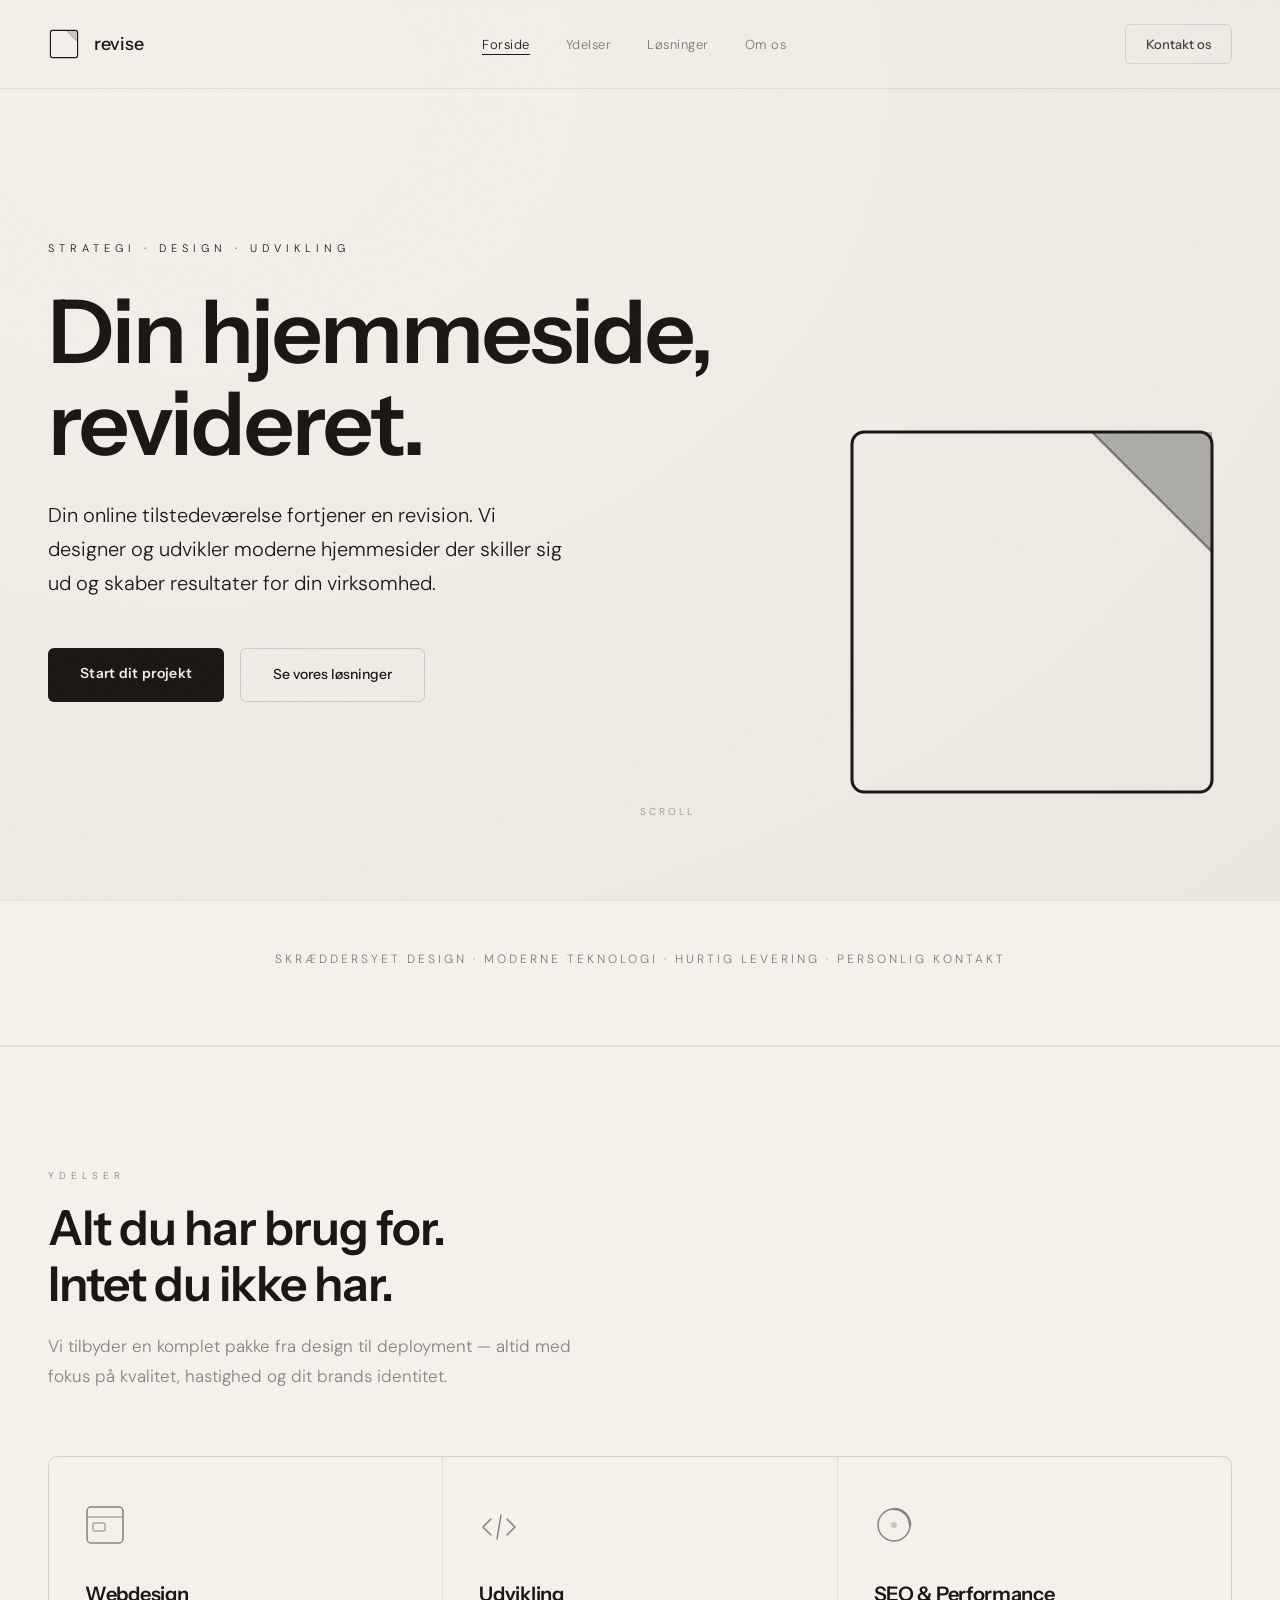
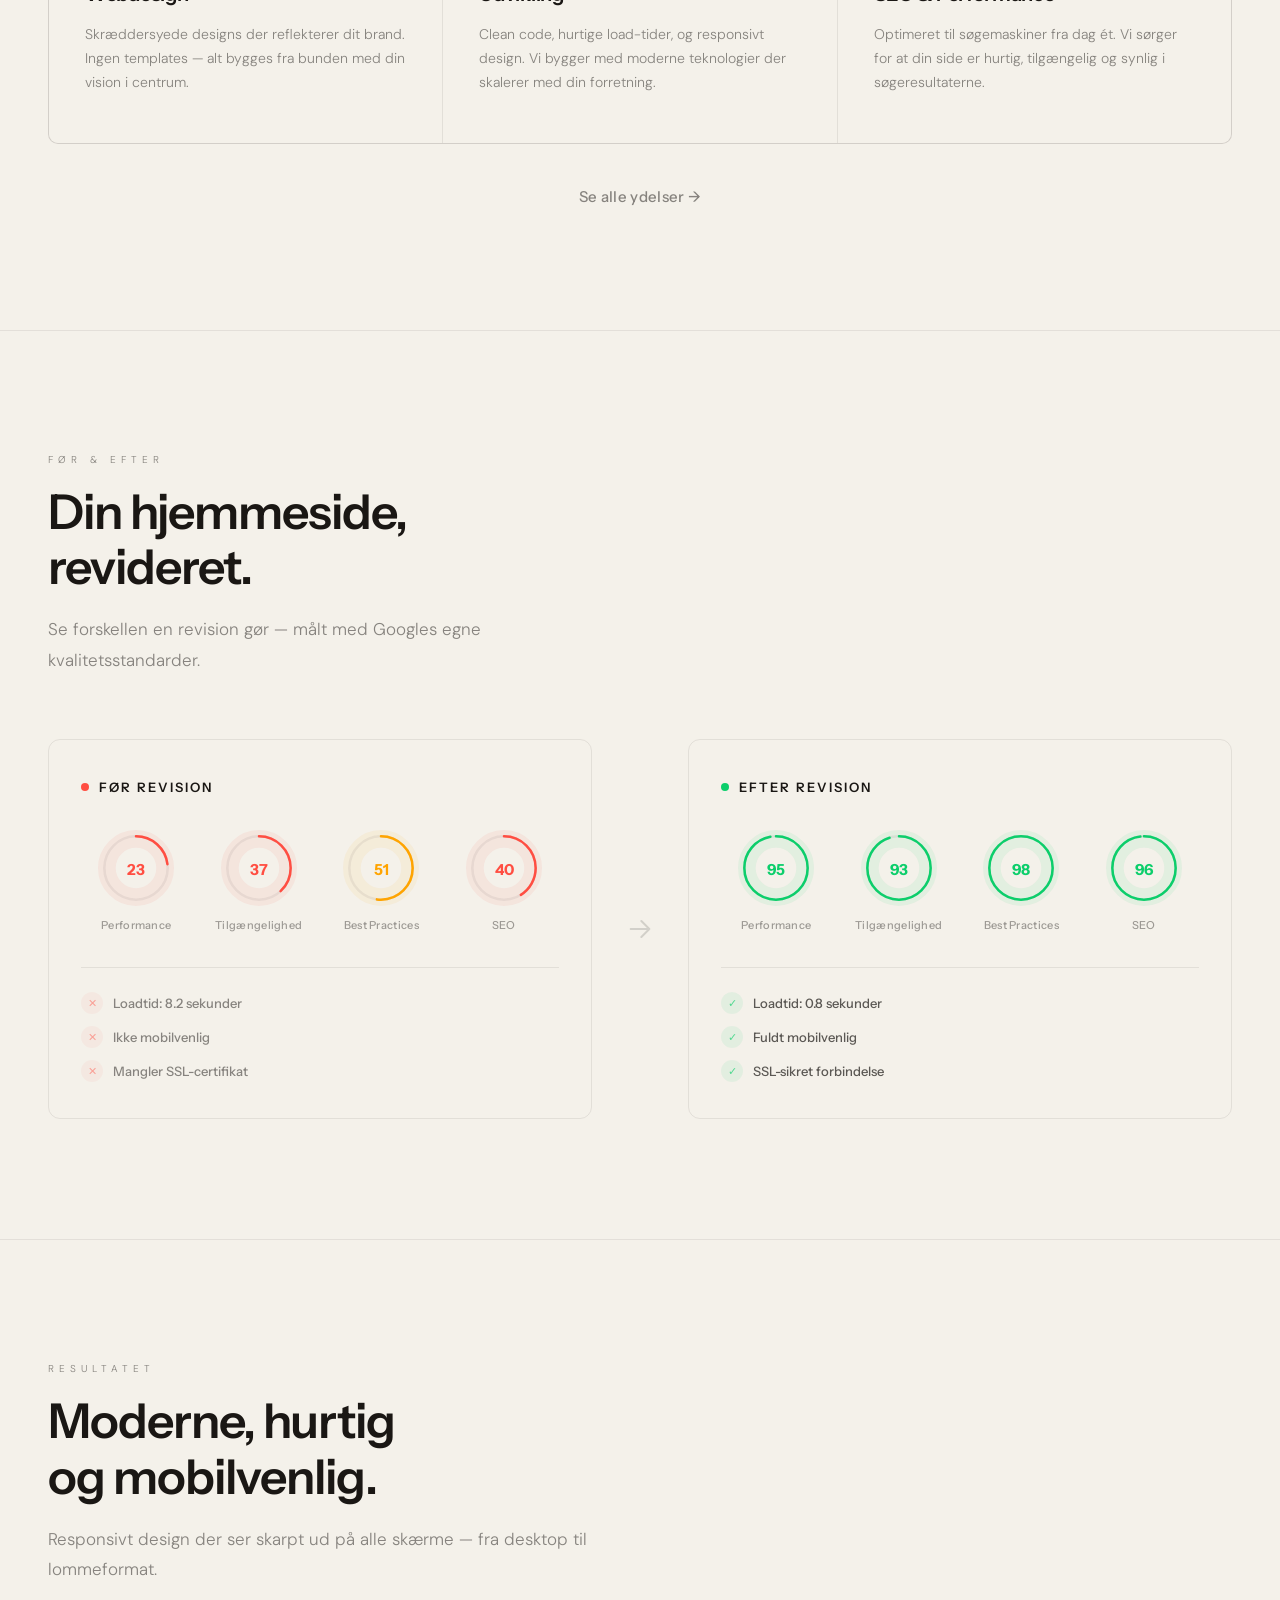
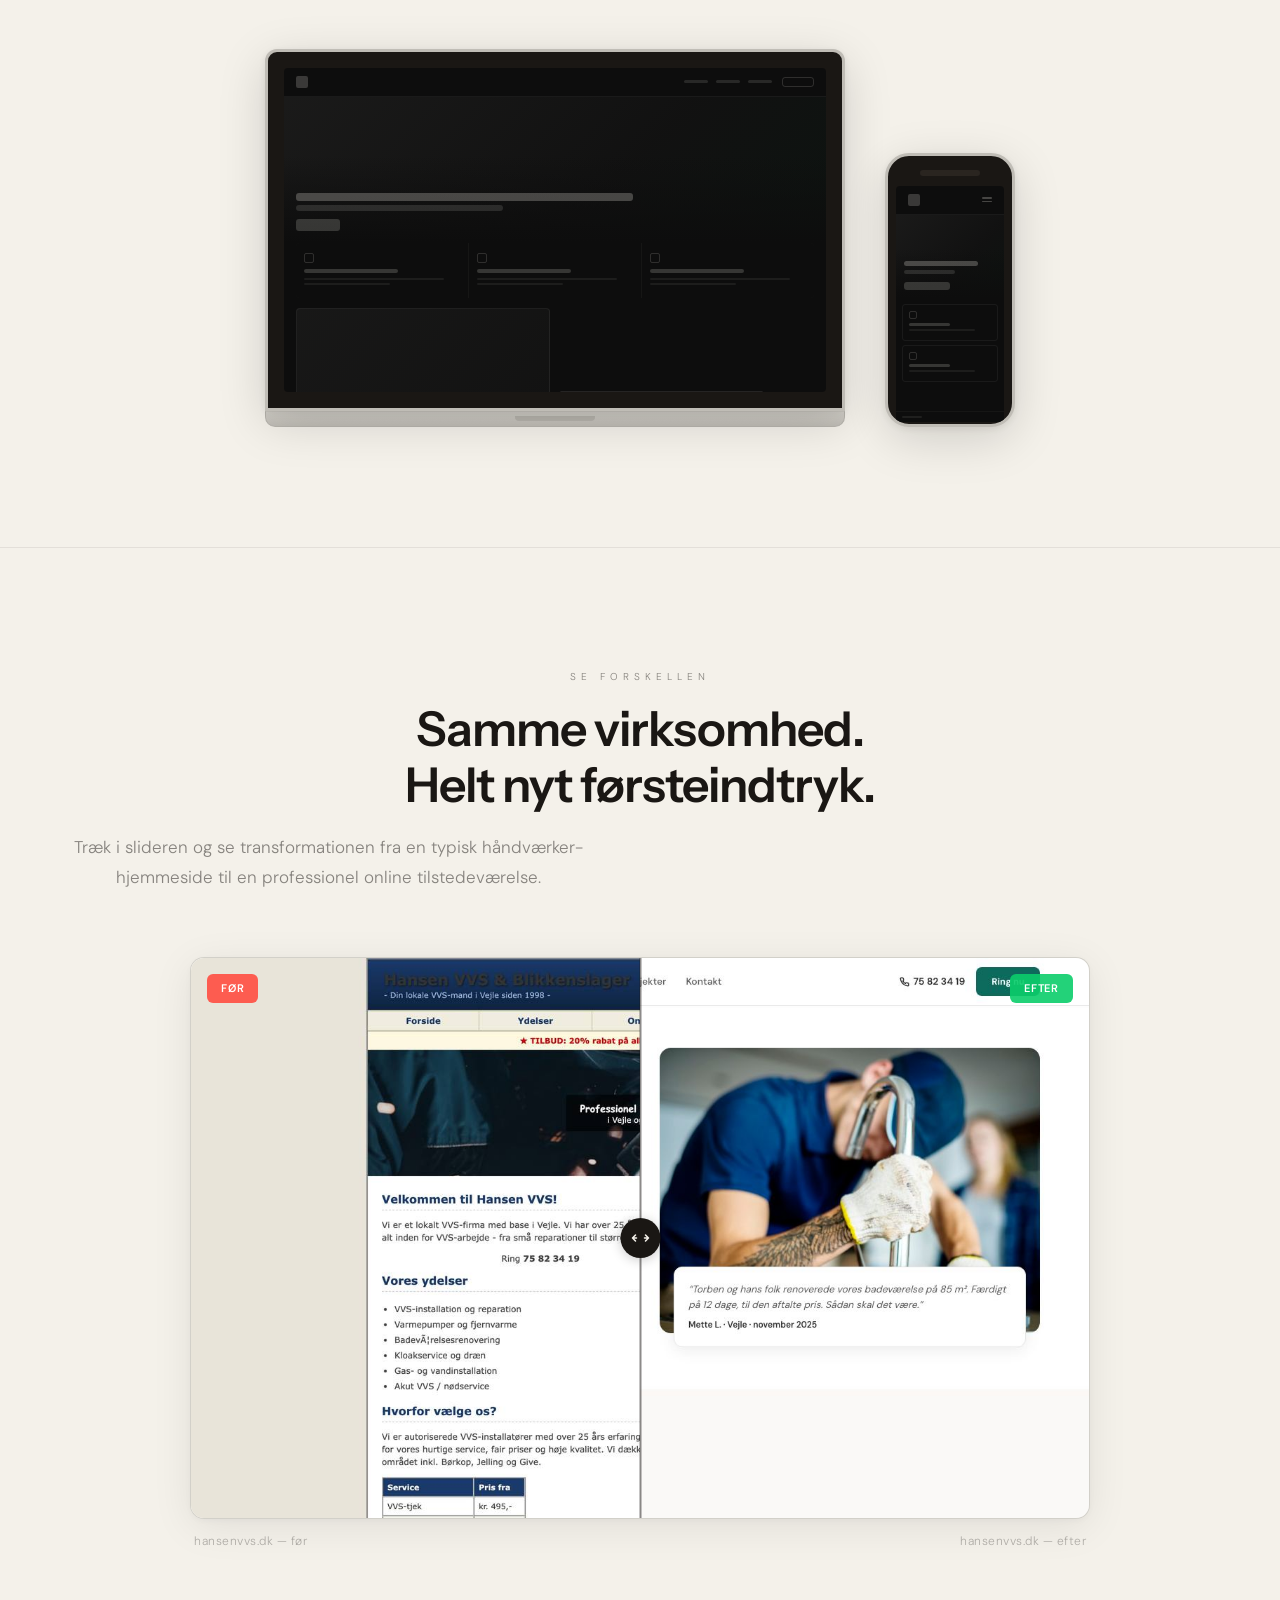
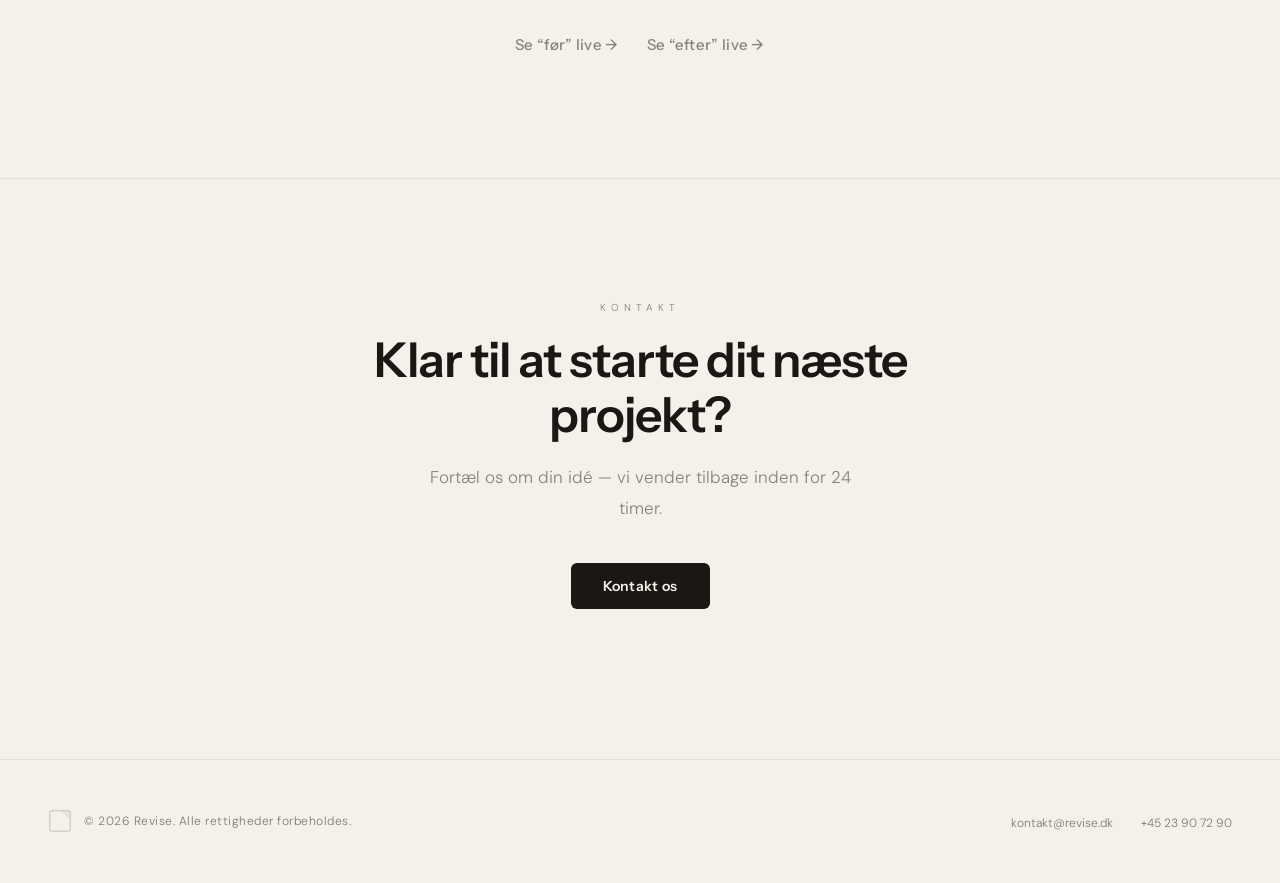
==== index.html @ afd1c3ba "Performance-optimering: billeder, CLS, mobil rendering - Komprimér slide-foer.jpg: 316KB → 86KB (res" ====
<!DOCTYPE html>
<html lang="da">
<head>
<meta charset="UTF-8">
<meta name="viewport" content="width=device-width, initial-scale=1.0">
<title>Revise — Vi reviderer din digitale tilstedeværelse</title>
<meta name="description" content="Strategisk digital design og udvikling. Vi bygger websites der gør indtryk.">
<meta property="og:title" content="Revise — Vi reviderer din digitale tilstedeværelse">
<meta property="og:description" content="Strategisk digital design og udvikling for ambitiøse virksomheder.">
<meta property="og:type" content="website">
<meta property="og:url" content="https://revise.dk">
<meta property="og:image" content="https://revise.dk/og-image.png">
<meta name="twitter:card" content="summary_large_image">
<meta name="theme-color" content="#f4f1ea">
<link rel="canonical" href="https://revise.dk/">
<script type="application/ld+json">
{
  "@context": "https://schema.org",
  "@type": "ProfessionalService",
  "name": "Revise",
  "url": "https://revise.dk",
  "email": "kontakt@revise.dk",
  "description": "Strategisk digital design og udvikling. Vi bygger websites der gør indtryk.",
  "areaServed": {"@type": "Country", "name": "Denmark"},
  "serviceType": ["Webdesign", "Webudvikling", "SEO", "Hosting"],
  "knowsLanguage": ["da", "en"],
  "sameAs": []
}
</script>
<link rel="icon" href="data:image/svg+xml,<svg xmlns='http://www.w3.org/2000/svg' viewBox='0 0 80 80'><rect x='6' y='6' width='68' height='68' fill='%23ffffff' stroke='%231a1714' stroke-width='4' rx='5'/><polygon points='74,6 74,34 46,6' fill='%231a1714' opacity='0.25'/><line x1='46' y1='6' x2='74' y2='34' stroke='%231a1714' stroke-width='2.5' opacity='0.6'/></svg>">
<link rel="preconnect" href="https://fonts.googleapis.com">
<link rel="preconnect" href="https://fonts.gstatic.com" crossorigin>
<link href="https://fonts.googleapis.com/css2?family=Instrument+Sans:wght@400;500;600;700&family=DM+Sans:wght@300;400;500&display=swap" rel="stylesheet">
<link rel="preload" href="assets/slide-efter.jpg?v=4" as="image">
<link rel="stylesheet" href="styles.css">
<style>
  /* Page-specific: hero animation timing */
  .hero-overline { animation: fadeUp 0.9s ease 0.2s both; }
  .hero h1 { animation: fadeUp 0.9s ease 0.55s both; }
  .hero-sub { animation: fadeUp 0.9s ease 0.9s both; }
  .hero-cta-row { animation: fadeUp 0.9s ease 1.2s both; }
  .hero-fold { animation: fadeIn 1.5s ease 0.6s both; }

  /* Page-specific: hero layout */
  .hero {
    min-height: 100vh;
    display: flex;
    flex-direction: column;
    justify-content: center;
    padding: 160px 48px 120px;
    position: relative;
  }
  .hero-overline {
    font-size: 11px;
    letter-spacing: 5px;
    text-transform: uppercase;
    opacity: 0.4;
    margin-bottom: 28px;
  }
  .hero h1 {
    font-family: var(--font-display);
    font-weight: 600;
    font-size: clamp(42px, 7vw, 88px);
    line-height: 1.05;
    letter-spacing: -2px;
    max-width: 900px;
  }
  .hero-sub {
    font-size: clamp(16px, 2vw, 20px);
    opacity: 0.4;
    max-width: 520px;
    margin-top: 28px;
    line-height: 1.7;
  }
  .hero-cta-row {
    display: flex;
    gap: 16px;
    margin-top: 48px;
  }
  .hero-fold {
    position: absolute;
    right: 48px;
    bottom: 80px;
    opacity: 0.04;
  }

  /* Teaser "see all" link */
  .section-more {
    display: inline-block;
    margin-top: 40px;
    font-family: var(--font-display);
    font-weight: 500;
    font-size: 15px;
    color: var(--fg);
    opacity: 0.5;
    text-decoration: none;
    transition: opacity 0.3s ease;
    letter-spacing: 0.3px;
  }
  .section-more:hover { opacity: 1; }

  @media (max-width: 768px) {
    .hero { padding: 140px 24px 80px; }
    .hero-fold { display: none; }
    .hero-cta-row { flex-direction: column; }
    .btn-primary, .btn-secondary { text-align: center; }
  }
</style>
</head>
<body>

<!-- Page load animation -->
<div class="loader" id="loader" aria-hidden="true">
  <svg viewBox="0 0 80 80" xmlns="http://www.w3.org/2000/svg">
    <rect x="6" y="6" width="68" height="68" fill="none" stroke="#1a1714" stroke-width="2.8" rx="5"/>
    <polygon points="74,6 74,34 46,6" fill="#1a1714" opacity="0.18"/>
    <line x1="46" y1="6" x2="74" y2="34" stroke="#1a1714" stroke-width="2" opacity="0.45"/>
  </svg>
</div>

<!-- ─── NAV ─── -->
<nav>
  <a href="index.html" class="nav-logo">
    <svg viewBox="0 0 80 80" xmlns="http://www.w3.org/2000/svg">
      <rect x="6" y="6" width="68" height="68" fill="none" stroke="#1a1714" stroke-width="2.8" rx="5"/>
      <polygon points="74,6 74,34 46,6" fill="#1a1714" opacity="0.18"/>
      <line x1="46" y1="6" x2="74" y2="34" stroke="#1a1714" stroke-width="2" opacity="0.45"/>
    </svg>
    <span>revise</span>
  </a>
  <ul class="nav-links">
    <li><a href="index.html" class="current">Forside</a></li>
    <li><a href="ydelser.html">Ydelser</a></li>
    <li><a href="loesninger.html">L&oslash;sninger</a></li>
    <li><a href="om.html">Om os</a></li>
  </ul>
  <a href="kontakt.html" class="nav-cta">Kontakt os</a>
  <button class="mobile-toggle" aria-label="Abn menu"><span></span><span></span><span></span></button>
</nav>

<!-- Mobile menu overlay -->
<div class="mobile-menu" id="mobileMenu">
  <a href="index.html" onclick="closeMenu()">Forside</a>
  <a href="ydelser.html" onclick="closeMenu()">Ydelser</a>
  <a href="loesninger.html" onclick="closeMenu()">L&oslash;sninger</a>
  <a href="om.html" onclick="closeMenu()">Om os</a>
  <a href="kontakt.html" class="mobile-cta" onclick="closeMenu()">Kontakt os</a>
</div>

<main>
<!-- ─── HERO ─── -->
<section class="hero">
  <p class="hero-overline">Strategi &middot; Design &middot; Udvikling</p>
  <h1>Din hjemmeside,<br>revideret.</h1>
  <p class="hero-sub">Din online tilstedeværelse fortjener en revision. Vi designer og udvikler moderne hjemmesider der skiller sig ud og skaber resultater for din virksomhed.</p>
  <div class="hero-cta-row">
    <a href="kontakt.html" class="btn-primary">Start dit projekt</a>
    <a href="loesninger.html" class="btn-secondary">Se vores l&oslash;sninger</a>
  </div>
  <div class="scroll-hint" aria-hidden="true">
    <span>Scroll</span>
    <div class="arrow-down"></div>
  </div>
  <div class="hero-fold">
    <svg viewBox="0 0 400 400" width="400" xmlns="http://www.w3.org/2000/svg">
      <rect x="20" y="20" width="360" height="360" fill="none" stroke="#1a1714" stroke-width="3" rx="12"/>
      <polygon points="380,20 380,140 260,20" fill="#1a1714" opacity="0.3"/>
      <line x1="260" y1="20" x2="380" y2="140" stroke="#1a1714" stroke-width="2" opacity="0.5"/>
    </svg>
  </div>
</section>

<!-- ─── VALUE STRIP ─── -->
<div class="proof-strip">
  <p>Skræddersyet design · Moderne teknologi · Hurtig levering · Personlig kontakt</p>
</div>

<!-- ─── SERVICES TEASER (3 cards) ─── -->
<section>
  <div class="reveal">
    <p class="section-label">Ydelser</p>
    <h2 class="section-title">Alt du har brug for.<br>Intet du ikke har.</h2>
    <p class="section-desc">Vi tilbyder en komplet pakke fra design til deployment — altid med fokus på kvalitet, hastighed og dit brands identitet.</p>
  </div>
  <div class="services-grid reveal">
    <div class="service-card">
      <svg class="service-icon" viewBox="0 0 40 40" xmlns="http://www.w3.org/2000/svg">
        <rect x="2" y="2" width="36" height="36" fill="none" stroke="currentColor" stroke-width="1.5" rx="4"/>
        <line x1="2" y1="12" x2="38" y2="12" stroke="currentColor" stroke-width="1"/>
        <rect x="8" y="18" width="12" height="8" fill="none" stroke="currentColor" stroke-width="1" rx="1"/>
      </svg>
      <h3>Webdesign</h3>
      <p>Skræddersyede designs der reflekterer dit brand. Ingen templates — alt bygges fra bunden med din vision i centrum.</p>
    </div>
    <div class="service-card">
      <svg class="service-icon" viewBox="0 0 40 40" xmlns="http://www.w3.org/2000/svg">
        <polyline points="12,14 4,22 12,30" fill="none" stroke="currentColor" stroke-width="1.5" stroke-linecap="round"/>
        <polyline points="28,14 36,22 28,30" fill="none" stroke="currentColor" stroke-width="1.5" stroke-linecap="round"/>
        <line x1="22" y1="10" x2="18" y2="34" stroke="currentColor" stroke-width="1.5" stroke-linecap="round"/>
      </svg>
      <h3>Udvikling</h3>
      <p>Clean code, hurtige load-tider, og responsivt design. Vi bygger med moderne teknologier der skalerer med din forretning.</p>
    </div>
    <div class="service-card">
      <svg class="service-icon" viewBox="0 0 40 40" xmlns="http://www.w3.org/2000/svg">
        <circle cx="20" cy="20" r="16" fill="none" stroke="currentColor" stroke-width="1.5"/>
        <path d="M20,4 A16,16 0 0,1 36,20" fill="none" stroke="currentColor" stroke-width="2.5" stroke-linecap="round"/>
        <circle cx="20" cy="20" r="3" fill="currentColor" opacity="0.4"/>
      </svg>
      <h3>SEO & Performance</h3>
      <p>Optimeret til søgemaskiner fra dag ét. Vi sørger for at din side er hurtig, tilgængelig og synlig i søgeresultaterne.</p>
    </div>
  </div>
  <div class="reveal" style="text-align:center;">
    <a href="ydelser.html" class="section-more">Se alle ydelser &rarr;</a>
  </div>
</section>

<!-- ─── BEFORE / AFTER ─── -->
<section>
  <div class="reveal">
    <p class="section-label">F&oslash;r &amp; efter</p>
    <h2 class="section-title">Din hjemmeside,<br>revideret.</h2>
    <p class="section-desc">Se forskellen en revision g&oslash;r — m&aring;lt med Googles egne kvalitetsstandarder.</p>
  </div>

  <div class="compare reveal" id="compareSection">
    <!-- BEFORE -->
    <div class="compare-card compare-before">
      <div class="compare-label"><span class="dot"></span> F&oslash;r revision</div>
      <div class="gauges">
        <div class="gauge-item">
          <div class="gauge-wrap">
            <svg class="gauge" viewBox="0 0 120 120">
              <circle class="gauge-tint red" cx="60" cy="60" r="46"/>
              <circle class="gauge-bg" cx="60" cy="60" r="50"/>
              <circle class="gauge-fill red" cx="60" cy="60" r="50" stroke-dasharray="314.2" stroke-dashoffset="314.2" data-score="23"/>
              <text class="gauge-score red" x="60" y="62" data-score="23">0</text>
            </svg>
          </div>
          <span class="gauge-label">Performance</span>
        </div>
        <div class="gauge-item">
          <div class="gauge-wrap">
            <svg class="gauge" viewBox="0 0 120 120">
              <circle class="gauge-tint red" cx="60" cy="60" r="46"/>
              <circle class="gauge-bg" cx="60" cy="60" r="50"/>
              <circle class="gauge-fill red" cx="60" cy="60" r="50" stroke-dasharray="314.2" stroke-dashoffset="314.2" data-score="38"/>
              <text class="gauge-score red" x="60" y="62" data-score="38">0</text>
            </svg>
          </div>
          <span class="gauge-label">Tilg&aelig;ngelighed</span>
        </div>
        <div class="gauge-item">
          <div class="gauge-wrap">
            <svg class="gauge" viewBox="0 0 120 120">
              <circle class="gauge-tint orange" cx="60" cy="60" r="46"/>
              <circle class="gauge-bg" cx="60" cy="60" r="50"/>
              <circle class="gauge-fill orange" cx="60" cy="60" r="50" stroke-dasharray="314.2" stroke-dashoffset="314.2" data-score="52"/>
              <text class="gauge-score orange" x="60" y="62" data-score="52">0</text>
            </svg>
          </div>
          <span class="gauge-label">Best Practices</span>
        </div>
        <div class="gauge-item">
          <div class="gauge-wrap">
            <svg class="gauge" viewBox="0 0 120 120">
              <circle class="gauge-tint red" cx="60" cy="60" r="46"/>
              <circle class="gauge-bg" cx="60" cy="60" r="50"/>
              <circle class="gauge-fill red" cx="60" cy="60" r="50" stroke-dasharray="314.2" stroke-dashoffset="314.2" data-score="41"/>
              <text class="gauge-score red" x="60" y="62" data-score="41">0</text>
            </svg>
          </div>
          <span class="gauge-label">SEO</span>
        </div>
      </div>
      <div class="compare-extras">
        <div class="extra"><span class="extra-icon">&#10005;</span> Loadtid: 8.2 sekunder</div>
        <div class="extra"><span class="extra-icon">&#10005;</span> Ikke mobilvenlig</div>
        <div class="extra"><span class="extra-icon">&#10005;</span> Mangler SSL-certifikat</div>
      </div>
    </div>

    <!-- ARROW -->
    <div class="compare-arrow">
      <svg viewBox="0 0 24 24" fill="none" xmlns="http://www.w3.org/2000/svg">
        <path d="M5 12h14M13 6l6 6-6 6" stroke="currentColor" stroke-width="1.5" stroke-linecap="round" stroke-linejoin="round"/>
      </svg>
    </div>

    <!-- AFTER -->
    <div class="compare-card compare-after">
      <div class="compare-label"><span class="dot"></span> Efter revision</div>
      <div class="gauges">
        <div class="gauge-item">
          <div class="gauge-wrap">
            <svg class="gauge" viewBox="0 0 120 120">
              <circle class="gauge-tint green" cx="60" cy="60" r="46"/>
              <circle class="gauge-bg" cx="60" cy="60" r="50"/>
              <circle class="gauge-fill green" cx="60" cy="60" r="50" stroke-dasharray="314.2" stroke-dashoffset="314.2" data-score="97"/>
              <text class="gauge-score green" x="60" y="62" data-score="97">0</text>
            </svg>
          </div>
          <span class="gauge-label">Performance</span>
        </div>
        <div class="gauge-item">
          <div class="gauge-wrap">
            <svg class="gauge" viewBox="0 0 120 120">
              <circle class="gauge-tint green" cx="60" cy="60" r="46"/>
              <circle class="gauge-bg" cx="60" cy="60" r="50"/>
              <circle class="gauge-fill green" cx="60" cy="60" r="50" stroke-dasharray="314.2" stroke-dashoffset="314.2" data-score="95"/>
              <text class="gauge-score green" x="60" y="62" data-score="95">0</text>
            </svg>
          </div>
          <span class="gauge-label">Tilg&aelig;ngelighed</span>
        </div>
        <div class="gauge-item">
          <div class="gauge-wrap">
            <svg class="gauge" viewBox="0 0 120 120">
              <circle class="gauge-tint green" cx="60" cy="60" r="46"/>
              <circle class="gauge-bg" cx="60" cy="60" r="50"/>
              <circle class="gauge-fill green" cx="60" cy="60" r="50" stroke-dasharray="314.2" stroke-dashoffset="314.2" data-score="100"/>
              <text class="gauge-score green" x="60" y="62" data-score="100">0</text>
            </svg>
          </div>
          <span class="gauge-label">Best Practices</span>
        </div>
        <div class="gauge-item">
          <div class="gauge-wrap">
            <svg class="gauge" viewBox="0 0 120 120">
              <circle class="gauge-tint green" cx="60" cy="60" r="46"/>
              <circle class="gauge-bg" cx="60" cy="60" r="50"/>
              <circle class="gauge-fill green" cx="60" cy="60" r="50" stroke-dasharray="314.2" stroke-dashoffset="314.2" data-score="98"/>
              <text class="gauge-score green" x="60" y="62" data-score="98">0</text>
            </svg>
          </div>
          <span class="gauge-label">SEO</span>
        </div>
      </div>
      <div class="compare-extras">
        <div class="extra"><span class="extra-icon">&#10003;</span> Loadtid: 0.8 sekunder</div>
        <div class="extra"><span class="extra-icon">&#10003;</span> Fuldt mobilvenlig</div>
        <div class="extra"><span class="extra-icon">&#10003;</span> SSL-sikret forbindelse</div>
      </div>
    </div>
  </div>
</section>

<!-- ─── DEVICE MOCKUP ─── -->
<section>
  <div class="reveal">
    <p class="section-label">Resultatet</p>
    <h2 class="section-title">Moderne, hurtig<br>og mobilvenlig.</h2>
    <p class="section-desc">Responsivt design der ser skarpt ud p&aring; alle sk&aelig;rme — fra desktop til lommeformat.</p>
  </div>

  <div class="devices reveal">
    <!-- Laptop -->
    <div class="device-laptop">
      <div class="laptop-screen">
        <div class="mock-screen">
          <!-- Nav -->
          <div class="mock-nav">
            <div class="mock-nav-logo"></div>
            <div class="mock-nav-links">
              <div class="mock-nav-link"></div>
              <div class="mock-nav-link"></div>
              <div class="mock-nav-link"></div>
            </div>
            <div class="mock-nav-cta"></div>
          </div>
          <!-- Hero with image bg -->
          <div class="mock-hero-img">
            <div class="mock-hero-overlay">
              <div class="mock-hero-line"></div>
              <div class="mock-hero-line"></div>
              <div class="mock-hero-btn"></div>
            </div>
          </div>
          <!-- 3 service cards -->
          <div class="mock-cards">
            <div class="mock-card">
              <div class="mock-card-icon"></div>
              <div class="mock-card-title"></div>
              <div class="mock-card-text"></div>
              <div class="mock-card-text short"></div>
            </div>
            <div class="mock-card">
              <div class="mock-card-icon"></div>
              <div class="mock-card-title"></div>
              <div class="mock-card-text"></div>
              <div class="mock-card-text short"></div>
            </div>
            <div class="mock-card">
              <div class="mock-card-icon"></div>
              <div class="mock-card-title"></div>
              <div class="mock-card-text"></div>
              <div class="mock-card-text short"></div>
            </div>
          </div>
          <!-- Image + text row -->
          <div class="mock-split">
            <div class="mock-split-img"></div>
            <div class="mock-split-text">
              <div class="mock-text-line w80"></div>
              <div class="mock-text-line w60"></div>
              <div class="mock-text-line w90"></div>
              <div class="mock-text-line w40"></div>
            </div>
          </div>
          <!-- Footer -->
          <div class="mock-footer">
            <div class="mock-footer-line"></div>
            <div class="mock-footer-dots">
              <div class="mock-footer-dot"></div>
              <div class="mock-footer-dot"></div>
              <div class="mock-footer-dot"></div>
            </div>
          </div>
        </div>
      </div>
      <div class="laptop-base">
        <div class="laptop-notch"></div>
      </div>
    </div>

    <!-- Phone -->
    <div class="device-phone">
      <div class="phone-frame">
        <div class="phone-notch"></div>
        <div class="mock-screen">
          <!-- Nav -->
          <div class="mock-nav">
            <div class="mock-nav-logo"></div>
            <div class="mock-nav-burger"><span></span><span></span></div>
          </div>
          <!-- Hero -->
          <div class="mock-hero-img mobile">
            <div class="mock-hero-overlay">
              <div class="mock-hero-line"></div>
              <div class="mock-hero-line"></div>
              <div class="mock-hero-btn"></div>
            </div>
          </div>
          <!-- Stacked cards -->
          <div class="mock-cards-mobile">
            <div class="mock-card-m">
              <div class="mock-card-icon"></div>
              <div class="mock-card-title"></div>
              <div class="mock-card-text"></div>
            </div>
            <div class="mock-card-m">
              <div class="mock-card-icon"></div>
              <div class="mock-card-title"></div>
              <div class="mock-card-text"></div>
            </div>
          </div>
          <!-- Footer -->
          <div class="mock-footer">
            <div class="mock-footer-line"></div>
          </div>
        </div>
      </div>
    </div>
  </div>
</section>

<!-- ─── WEBSITE SLIDER ─── -->
<section>
  <div class="reveal" style="text-align:center; margin-bottom: 48px;">
    <p class="section-label">Se forskellen</p>
    <h2 class="section-title">Samme virksomhed.<br>Helt nyt f&oslash;rsteindtryk.</h2>
    <p class="section-desc">Tr&aelig;k i slideren og se transformationen fra en typisk h&aring;ndv&aelig;rker-hjemmeside til en professionel online tilstedev&aelig;relse.</p>
  </div>

  <div class="reveal">
    <div class="slider-container" id="imageSlider">
      <div class="slider-img slider-after">
        <img src="assets/slide-efter.jpg?v=4" alt="Hjemmeside efter revision af Revise" draggable="false" width="1280" height="800">
        <span class="slider-badge slider-badge-after">Efter</span>
      </div>
      <div class="slider-img slider-before">
        <img src="assets/slide-foer.jpg" alt="Typisk hjemmeside f&oslash;r revision" draggable="false" width="1280" height="800" loading="lazy">
        <span class="slider-badge slider-badge-before">F&oslash;r</span>
      </div>
      <div class="slider-handle" id="sliderHandle">
        <div class="slider-line"></div>
        <div class="slider-grip">
          <svg width="20" height="20" viewBox="0 0 20 20" fill="none">
            <path d="M6 10L2 10M2 10L5 7M2 10L5 13" stroke="currentColor" stroke-width="1.5" stroke-linecap="round" stroke-linejoin="round"/>
            <path d="M14 10L18 10M18 10L15 7M18 10L15 13" stroke="currentColor" stroke-width="1.5" stroke-linecap="round" stroke-linejoin="round"/>
          </svg>
        </div>
        <div class="slider-line"></div>
      </div>
    </div>
    <div style="display:flex; justify-content:space-between; max-width:900px; margin:12px auto 0; padding:0 4px;">
      <span style="font-size:12px; color:rgba(26,23,20,0.3); letter-spacing:0.5px;">hansenvvs.dk &mdash; f&oslash;r</span>
      <span style="font-size:12px; color:rgba(26,23,20,0.3); letter-spacing:0.5px;">hansenvvs.dk &mdash; efter</span>
    </div>
  </div>

  <div class="reveal" style="text-align:center; margin-top:40px;">
    <a href="demo/foer/" class="section-more" style="margin-right:24px;">Se &ldquo;f&oslash;r&rdquo; live &rarr;</a>
    <a href="demo/efter/" class="section-more">Se &ldquo;efter&rdquo; live &rarr;</a>
  </div>
</section>

<!-- ─── CTA BAND ─── -->
<section class="cta-section">
  <div class="reveal">
    <p class="section-label">Kontakt</p>
    <h2 class="section-title">Klar til at starte dit næste projekt?</h2>
    <p class="section-desc">Fortæl os om din idé — vi vender tilbage inden for 24 timer.</p>
    <a href="kontakt.html" class="btn-primary">Kontakt os</a>
  </div>
</section>

</main>

<!-- ─── FOOTER ─── -->
<footer>
  <div class="footer-left">
    <svg viewBox="0 0 80 80" xmlns="http://www.w3.org/2000/svg">
      <rect x="6" y="6" width="68" height="68" fill="none" stroke="#1a1714" stroke-width="2.4" rx="4"/>
      <polygon points="74,6 74,34 46,6" fill="#1a1714" opacity="0.18"/>
      <line x1="46" y1="6" x2="74" y2="34" stroke="#1a1714" stroke-width="1.8" opacity="0.45"/>
    </svg>
    <span>&copy; 2026 Revise. Alle rettigheder forbeholdes.</span>
  </div>
  <ul class="footer-links">
    <li><a href="mailto:kontakt@revise.dk">kontakt@revise.dk</a></li>
    <li><a href="tel:+4523907290">+45 23 90 72 90</a></li>
  </ul>
</footer>

<!-- ─── SCRIPTS ─── -->
<script src="app.js" defer></script>
<script>
  // Page load animation
  const loader = document.getElementById('loader');
  if (loader) {
    setTimeout(() => loader.classList.add('done'), 600);
    setTimeout(() => loader.remove(), 1100);
  }

  // Hide scroll hint after scrolling
  const scrollHint = document.querySelector('.scroll-hint');
  if (scrollHint) {
    window.addEventListener('scroll', () => {
      if (window.scrollY > 100) scrollHint.style.opacity = '0';
    }, { passive: true });
  }

  // Lighthouse gauge animation
  const CIRC = 314.2; // 2 * PI * 50
  let gaugesAnimated = false;

  const gaugeObs = new IntersectionObserver((entries) => {
    entries.forEach(e => {
      if (e.isIntersecting && !gaugesAnimated) {
        gaugesAnimated = true;
        gaugeObs.unobserve(e.target);

        // Animate each gauge
        document.querySelectorAll('.gauge-fill[data-score]').forEach(circle => {
          const score = parseInt(circle.dataset.score);
          const offset = CIRC * (1 - score / 100);
          circle.style.strokeDashoffset = offset;
        });

        // Animate score numbers
        document.querySelectorAll('.gauge-score[data-score]').forEach(text => {
          const target = parseInt(text.dataset.score);
          let current = 0;
          const duration = 1200;
          const start = performance.now();

          function tick(now) {
            const elapsed = now - start;
            const progress = Math.min(elapsed / duration, 1);
            // Ease out cubic
            const eased = 1 - Math.pow(1 - progress, 3);
            current = Math.round(eased * target);
            text.textContent = current;
            if (progress < 1) requestAnimationFrame(tick);
          }
          requestAnimationFrame(tick);
        });
      }
    });
  }, { threshold: 0.3 });

  const compareEl = document.getElementById('compareSection');
  if (compareEl) gaugeObs.observe(compareEl);

  // ─── Before/After Image Slider ───
  (function() {
    const container = document.getElementById('imageSlider');
    if (!container) return;

    const before = container.querySelector('.slider-before');
    const handle = container.querySelector('.slider-handle');
    let dragging = false;

    function setPosition(x) {
      const rect = container.getBoundingClientRect();
      let pct = ((x - rect.left) / rect.width) * 100;
      pct = Math.max(2, Math.min(98, pct));
      before.style.clipPath = 'inset(0 ' + (100 - pct) + '% 0 0)';
      handle.style.left = pct + '%';
    }

    // Mouse
    container.addEventListener('mousedown', function(e) {
      e.preventDefault();
      dragging = true;
      setPosition(e.clientX);
    });
    window.addEventListener('mousemove', function(e) {
      if (!dragging) return;
      setPosition(e.clientX);
    });
    window.addEventListener('mouseup', function() { dragging = false; });

    // Touch
    container.addEventListener('touchstart', function(e) {
      dragging = true;
      setPosition(e.touches[0].clientX);
    }, { passive: true });
    window.addEventListener('touchmove', function(e) {
      if (!dragging) return;
      setPosition(e.touches[0].clientX);
    }, { passive: true });
    window.addEventListener('touchend', function() { dragging = false; });
  })();
</script>

</body>
</html>
---- styles.css ----
/* ═══════════════════════════════════════════════════════════
   Revise — Shared Stylesheet
   Used across all pages: index, ydelser, cases, om, kontakt
   ═══════════════════════════════════════════════════════════ */

/* ─── CUSTOM PROPERTIES ─── */
:root {
  --bg: #f4f1ea;
  --fg: #1a1714;
  --fg-muted: rgba(26,23,20,0.4);
  --fg-faint: rgba(26,23,20,0.08);
  --fg-subtle: rgba(26,23,20,0.15);
  --accent: #1a1714;
  --font-display: 'Instrument Sans', sans-serif;
  --font-body: 'DM Sans', sans-serif;
  --max: 1200px;
  --gut: 48px;
}

/* ─── RESET ─── */
* { margin: 0; padding: 0; box-sizing: border-box; }

html {
  scroll-behavior: smooth;
  background: var(--bg);
  color: var(--fg);
}

body {
  font-family: var(--font-body);
  font-weight: 300;
  line-height: 1.7;
  overflow-x: hidden;
  -webkit-font-smoothing: antialiased;
  opacity: 1;
  transition: opacity 0.3s ease;
}

::selection {
  background: rgba(26,23,20,0.12);
  color: var(--fg);
}

/* ─── NOISE GRAIN + VIGNETTE ─── */
body::before {
  content: '';
  position: fixed;
  inset: 0;
  pointer-events: none;
  z-index: 9999;
  opacity: 0.03;
  background-image: url("data:image/svg+xml,%3Csvg viewBox='0 0 256 256' xmlns='http://www.w3.org/2000/svg'%3E%3Cfilter id='n'%3E%3CfeTurbulence type='fractalNoise' baseFrequency='0.9' numOctaves='2' stitchTiles='stitch'/%3E%3C/filter%3E%3Crect width='100%25' height='100%25' filter='url(%23n)' opacity='1'/%3E%3C/svg%3E");
}

body::after {
  content: '';
  position: fixed;
  inset: 0;
  pointer-events: none;
  z-index: 9998;
  background: radial-gradient(ellipse at 15% 10%, rgba(26,23,20,0) 0%, rgba(26,23,20,0.04) 100%);
}

/* ─── LAYOUT UTILITY ─── */
.wrap {
  max-width: var(--max);
  margin: 0 auto;
  padding: 0 var(--gut);
}

/* ─── NAVIGATION ─── */
nav {
  position: fixed;
  top: 0; left: 0; right: 0;
  z-index: 100;
  padding: 24px 48px;
  display: flex;
  justify-content: space-between;
  align-items: center;
  background: rgba(244,241,234,0.85);
  backdrop-filter: blur(10px);
  -webkit-backdrop-filter: blur(10px);
  border-bottom: 1px solid var(--fg-faint);
  transition: padding 0.4s ease, background 0.4s ease;
}

nav.scrolled {
  padding-top: 14px;
  padding-bottom: 14px;
  background: rgba(244,241,234,0.95);
}

.nav-logo {
  display: flex;
  align-items: center;
  gap: 14px;
  text-decoration: none;
  color: var(--fg);
}

.nav-logo svg { width: 32px; height: 32px; }

.nav-logo span {
  font-family: var(--font-display);
  font-weight: 500;
  font-size: 18px;
  letter-spacing: -0.3px;
}

.nav-links {
  display: flex;
  gap: 36px;
  list-style: none;
}

.nav-links a {
  color: var(--fg);
  text-decoration: none;
  font-size: 13px;
  opacity: 0.55;
  transition: opacity 0.3s;
  letter-spacing: 0.5px;
  position: relative;
}

.nav-links a:hover { opacity: 1; }

/* Animated underline on nav links */
.nav-links a::after {
  content: '';
  position: absolute;
  bottom: -2px;
  left: 0;
  width: 0;
  height: 1px;
  background: var(--fg);
  transition: width 0.3s ease;
}

.nav-links a:hover::after {
  width: 100%;
}

/* Current page indicator */
.nav-links a.current { opacity: 1; }
.nav-links a.current::after { width: 100%; }

.nav-cta {
  padding: 8px 20px;
  border: 1.5px solid var(--fg-subtle);
  border-radius: 6px;
  color: var(--fg);
  text-decoration: none;
  font-size: 13px;
  font-family: var(--font-display);
  font-weight: 500;
  transition: all 0.3s ease;
  opacity: 0.8;
}

.nav-cta:hover {
  background: var(--fg);
  color: var(--bg);
  opacity: 1;
}

/* ─── MOBILE HAMBURGER ─── */
.mobile-toggle {
  display: none;
  background: none;
  border: none;
  cursor: pointer;
  padding: 12px;
  position: relative;
  width: 44px;
  height: 44px;
}

.mobile-toggle span {
  display: block;
  width: 20px;
  height: 1.5px;
  background: var(--fg);
  position: absolute;
  left: 6px;
  transition: all 0.3s ease;
}

.mobile-toggle span:nth-child(1) { top: 14px; }
.mobile-toggle span:nth-child(2) { top: 21px; }
.mobile-toggle span:nth-child(3) { top: 28px; }
.mobile-toggle.open span:nth-child(1) { top: 21px; transform: rotate(45deg); }
.mobile-toggle.open span:nth-child(2) { opacity: 0; }
.mobile-toggle.open span:nth-child(3) { top: 21px; transform: rotate(-45deg); }

.mobile-menu {
  display: none;
  position: fixed;
  top: 0; left: 0; right: 0; bottom: 0;
  background: rgba(244,241,234,0.97);
  backdrop-filter: blur(20px);
  -webkit-backdrop-filter: blur(20px);
  z-index: 99;
  flex-direction: column;
  align-items: center;
  justify-content: center;
  gap: 32px;
}

.mobile-menu.open { display: flex; }

.mobile-menu a {
  font-family: var(--font-display);
  font-size: 32px;
  font-weight: 500;
  color: var(--fg);
  opacity: 0.6;
  transition: opacity 0.3s;
  text-decoration: none;
}

.mobile-menu a:hover { opacity: 1; }

.mobile-menu .mobile-cta {
  margin-top: 20px;
  padding: 14px 32px;
  background: var(--fg);
  color: var(--bg);
  border-radius: 6px;
  font-size: 16px;
  font-weight: 500;
  opacity: 1;
}

/* ─── TYPOGRAPHY ─── */
.section-label {
  font-size: 10px;
  letter-spacing: 5px;
  text-transform: uppercase;
  opacity: 0.5;
  margin-bottom: 16px;
}

.section-title {
  font-family: var(--font-display);
  font-weight: 600;
  font-size: clamp(28px, 4vw, 48px);
  letter-spacing: -1px;
  margin-bottom: 20px;
  line-height: 1.15;
}

.section-desc {
  font-size: 17px;
  opacity: 0.5;
  max-width: 560px;
  line-height: 1.8;
  margin-bottom: 64px;
}

/* ─── SECTIONS ─── */
section {
  padding: 120px 48px;
  border-top: 1px solid var(--fg-faint);
}

/* ─── PAGE HEAD (inner pages) ─── */
.page-head {
  padding-top: 180px;
  padding-bottom: 80px;
  border-top: none;
}

/* ─── BUTTONS ─── */
.btn-primary {
  padding: 14px 32px;
  background: var(--fg);
  color: var(--bg);
  border: none;
  border-radius: 6px;
  font-family: var(--font-display);
  font-weight: 600;
  font-size: 14px;
  cursor: pointer;
  transition: all 0.3s ease;
  text-decoration: none;
  letter-spacing: 0.3px;
}

.btn-primary:hover { opacity: 0.85; transform: translateY(-1px); }

.btn-secondary {
  padding: 14px 32px;
  background: transparent;
  color: var(--fg);
  border: 1.5px solid var(--fg-subtle);
  border-radius: 6px;
  font-family: var(--font-display);
  font-weight: 500;
  font-size: 14px;
  cursor: pointer;
  transition: all 0.3s ease;
  text-decoration: none;
}

.btn-secondary:hover { border-color: rgba(26,23,20,0.4); }

/* ─── SERVICE CARDS (with spotlight) ─── */
.services-grid {
  display: grid;
  grid-template-columns: repeat(auto-fit, minmax(300px, 1fr));
  gap: 1px;
  background: var(--fg-faint);
  border: 1px solid var(--fg-faint);
  border-radius: 10px;
  overflow: hidden;
}

.service-card {
  background: var(--bg);
  padding: 48px 36px;
  transition: background 0.4s ease;
  cursor: default;
  position: relative;
  --mx: 50%;
  --my: 50%;
}

.service-card:hover { background: rgba(26,23,20,0.02); }

.service-icon {
  width: 40px;
  height: 40px;
  margin-bottom: 24px;
  opacity: 0.5;
}

.service-card h3 {
  font-family: var(--font-display);
  font-weight: 600;
  font-size: 20px;
  margin-bottom: 12px;
  letter-spacing: -0.3px;
}

.service-card p {
  font-size: 14px;
  opacity: 0.5;
  line-height: 1.7;
}

/* Cursor spotlight effect */
.service-card::after {
  content: '';
  position: absolute;
  inset: 0;
  border-radius: inherit;
  opacity: 0;
  transition: opacity 0.4s ease;
  background: radial-gradient(
    500px circle at var(--mx) var(--my),
    rgba(26,23,20,0.04),
    transparent 40%
  );
  pointer-events: none;
}

.service-card:hover::after {
  opacity: 1;
}

/* ─── WORK CARDS (with iframe preview) ─── */
.work-grid {
  display: grid;
  grid-template-columns: repeat(auto-fit, minmax(340px, 1fr));
  gap: 24px;
}

.work-card {
  aspect-ratio: 16/10;
  border-radius: 10px;
  border: 1px solid var(--fg-faint);
  background: linear-gradient(135deg, rgba(26,23,20,0.02) 0%, rgba(26,23,20,0.005) 100%);
  display: flex;
  flex-direction: column;
  justify-content: flex-end;
  padding: 32px;
  position: relative;
  overflow: hidden;
  transition: border-color 0.4s ease, transform 0.4s ease, box-shadow 0.4s ease;
  cursor: pointer;
  color: var(--fg);
  text-decoration: none;
}

.work-card:hover {
  border-color: var(--fg-subtle);
  transform: translateY(-4px);
  box-shadow: 0 16px 48px rgba(0,0,0,0.25);
}

.work-card iframe {
  position: absolute;
  top: 0; left: 0;
  width: 200%;
  height: 200%;
  border: none;
  transform: scale(0.5);
  transform-origin: top left;
  pointer-events: none;
  opacity: 0.7;
  transition: opacity 0.5s ease;
}

.work-card:hover iframe {
  opacity: 0.9;
}

/* Gradient overlay so text stays readable */
.work-card::after {
  content: '';
  position: absolute;
  inset: 0;
  background: linear-gradient(0deg, rgba(10,10,10,0.85) 0%, rgba(10,10,10,0.2) 50%, transparent 100%);
  pointer-events: none;
  z-index: 1;
}

.work-card .work-tag {
  font-size: 10px;
  letter-spacing: 3px;
  text-transform: uppercase;
  opacity: 0.5;
  margin-bottom: 8px;
  position: relative;
  z-index: 2;
  color: var(--fg);
}

.work-card h3 {
  font-family: var(--font-display);
  font-weight: 600;
  font-size: 22px;
  letter-spacing: -0.3px;
  position: relative;
  z-index: 2;
  color: var(--fg);
}

.work-card .fold-deco {
  position: absolute;
  top: 0; right: 0;
  opacity: 0.06;
  z-index: 2;
}

/* ─── BEFORE / AFTER COMPARISON ─── */
.compare {
  display: grid;
  grid-template-columns: 1fr 48px 1fr;
  gap: 24px;
  align-items: start;
}

.compare-card {
  border: 1px solid var(--fg-faint);
  border-radius: 12px;
  padding: 36px 32px;
  transition: border-color 0.4s ease;
}

.compare-card:hover {
  border-color: var(--fg-subtle);
}

.compare-label {
  font-family: var(--font-display);
  font-weight: 600;
  font-size: 13px;
  letter-spacing: 2px;
  text-transform: uppercase;
  margin-bottom: 32px;
  display: flex;
  align-items: center;
  gap: 10px;
}

.compare-label .dot {
  width: 8px;
  height: 8px;
  border-radius: 50%;
}

.compare-before .dot { background: #ff4e42; }
.compare-after .dot { background: #0cce6b; }

/* Lighthouse-style gauges */
.gauges {
  display: flex;
  justify-content: space-between;
  gap: 12px;
  margin-bottom: 32px;
}

.gauge-item {
  display: flex;
  flex-direction: column;
  align-items: center;
  gap: 10px;
  flex: 1;
}

.gauge-wrap {
  position: relative;
  width: 76px;
  height: 76px;
}

.gauge {
  width: 100%;
  height: 100%;
  display: block;
}

/* Faint colored background tint inside circle */
.gauge-tint {
  fill: none;
  stroke-width: 28;
  opacity: 0.07;
}

.gauge-tint.red { stroke: #ff4e42; }
.gauge-tint.orange { stroke: #ffa400; }
.gauge-tint.green { stroke: #0cce6b; }

/* Outer track (faint ring) */
.gauge-bg {
  fill: none;
  stroke: var(--fg);
  stroke-width: 4;
  opacity: 0.06;
}

/* Score arc */
.gauge-fill {
  fill: none;
  stroke-width: 4;
  stroke-linecap: round;
  transform: rotate(-90deg);
  transform-origin: 50% 50%;
  transition: stroke-dashoffset 1.2s cubic-bezier(0.4, 0, 0.2, 1);
}

.gauge-fill.red { stroke: #ff4e42; }
.gauge-fill.orange { stroke: #ffa400; }
.gauge-fill.green { stroke: #0cce6b; }

/* Score number in center */
.gauge-score {
  font-family: var(--font-display);
  font-weight: 700;
  font-size: 24px;
  text-anchor: middle;
  dominant-baseline: central;
}

.gauge-score.red { fill: #ff4e42; }
.gauge-score.orange { fill: #ffa400; }
.gauge-score.green { fill: #0cce6b; }

.gauge-label {
  font-family: var(--font-display);
  font-size: 11px;
  font-weight: 500;
  opacity: 0.4;
  letter-spacing: 0.3px;
  text-align: center;
  white-space: nowrap;
}

/* Extra metrics */
.compare-extras {
  display: flex;
  flex-direction: column;
  gap: 12px;
  padding-top: 24px;
  border-top: 1px solid var(--fg-faint);
}

.compare-extras .extra {
  display: flex;
  align-items: center;
  gap: 10px;
  font-size: 13px;
  font-family: var(--font-display);
  font-weight: 500;
}

.extra-icon {
  width: 22px;
  height: 22px;
  border-radius: 50%;
  display: flex;
  align-items: center;
  justify-content: center;
  font-size: 11px;
  flex-shrink: 0;
  line-height: 1;
}

.compare-before .extra { opacity: 0.5; }
.compare-before .extra-icon {
  background: rgba(255,78,66,0.1);
  color: #ff4e42;
}

.compare-after .extra { opacity: 0.7; }
.compare-after .extra-icon {
  background: rgba(12,206,107,0.1);
  color: #0cce6b;
}

/* Arrow between cards */
.compare-arrow {
  display: flex;
  align-items: center;
  justify-content: center;
  align-self: center;
}

.compare-arrow svg {
  width: 32px;
  height: 32px;
  opacity: 0.15;
}

@media (max-width: 900px) {
  .compare {
    grid-template-columns: 1fr;
    gap: 16px;
  }
  .compare-arrow {
    justify-self: center;
  }
  .compare-arrow svg {
    transform: rotate(90deg);
  }
  .gauge-wrap { width: 62px; height: 62px; }
  .gauge-score { font-size: 19px !important; }
  .compare-card { padding: 28px 20px; }
  .gauges { gap: 6px; }
}

/* ─── BEFORE/AFTER SLIDER ─── */
.slider-container {
  position: relative;
  max-width: 900px;
  margin: 0 auto;
  border-radius: 14px;
  overflow: hidden;
  border: 1px solid rgba(26,23,20,0.1);
  cursor: col-resize;
  user-select: none;
  -webkit-user-select: none;
  aspect-ratio: 1280 / 800;
  background: #e8e5de;
  box-shadow: 0 8px 40px rgba(0,0,0,0.08), 0 2px 8px rgba(0,0,0,0.04);
}
.slider-img { position: absolute; inset: 0; }
.slider-img img {
  width: 100%;
  height: 100%;
  object-fit: cover;
  display: block;
  pointer-events: none;
}
.slider-before {
  clip-path: inset(0 50% 0 0);
  z-index: 2;
}
.slider-after { z-index: 1; }
.slider-badge {
  position: absolute;
  top: 16px;
  padding: 5px 14px;
  border-radius: 6px;
  font-size: 11px;
  font-weight: 600;
  letter-spacing: 0.8px;
  text-transform: uppercase;
  pointer-events: none;
  z-index: 5;
}
.slider-badge-before {
  left: 16px;
  background: rgba(255, 78, 66, 0.9);
  color: #fff;
}
.slider-badge-after {
  right: 16px;
  background: rgba(12, 206, 107, 0.9);
  color: #fff;
}
.slider-handle {
  position: absolute;
  top: 0;
  bottom: 0;
  left: 50%;
  transform: translateX(-50%);
  width: 3px;
  z-index: 10;
  display: flex;
  flex-direction: column;
  align-items: center;
  pointer-events: none;
}
.slider-line {
  flex: 1;
  width: 2px;
  background: rgba(26,23,20,0.5);
}
.slider-grip {
  width: 40px;
  height: 40px;
  border-radius: 50%;
  background: #1a1714;
  color: #f4f1ea;
  display: flex;
  align-items: center;
  justify-content: center;
  box-shadow: 0 2px 12px rgba(0,0,0,0.2);
  flex-shrink: 0;
  pointer-events: auto;
  cursor: col-resize;
}
.slider-grip:hover { transform: scale(1.08); }

@media (max-width: 768px) {
  .slider-container { border-radius: 10px; }
  .slider-grip { width: 34px; height: 34px; }
  .slider-grip svg { width: 16px; height: 16px; }
  .slider-badge { font-size: 10px; padding: 4px 10px; top: 10px; }
  .slider-badge-before { left: 10px; }
  .slider-badge-after { right: 10px; }
}

/* ─── PLATFORM CARDS (Løsninger page) ─── */
.platform-grid {
  display: grid;
  grid-template-columns: repeat(2, 1fr);
  gap: 1px;
  background: var(--fg-faint);
  border: 1px solid var(--fg-faint);
  border-radius: 10px;
  overflow: hidden;
}

.platform-card {
  background: var(--bg);
  padding: 48px 36px;
  display: flex;
  flex-direction: column;
  gap: 20px;
  transition: background 0.4s ease;
  position: relative;
}

.platform-card:hover {
  background: rgba(238,235,228,0.02);
}

.platform-header {
  display: flex;
  align-items: center;
  gap: 16px;
}

.platform-icon {
  width: 44px;
  height: 44px;
  border-radius: 10px;
  background: rgba(26,23,20,0.06);
  display: flex;
  align-items: center;
  justify-content: center;
  flex-shrink: 0;
  color: var(--fg);
}

.platform-icon svg {
  width: 22px;
  height: 22px;
  opacity: 0.7;
}

.platform-name h2 {
  font-family: var(--font-display);
  font-weight: 600;
  font-size: 20px;
  letter-spacing: -0.3px;
}

.platform-tag {
  font-size: 10px;
  letter-spacing: 2px;
  text-transform: uppercase;
  opacity: 0.5;
  font-family: var(--font-display);
  font-weight: 500;
  margin-top: 2px;
  display: block;
}

.platform-desc {
  font-size: 14px;
  opacity: 0.5;
  line-height: 1.7;
}

.platform-lists {
  display: grid;
  grid-template-columns: 1fr 1fr;
  gap: 24px;
  margin-top: 4px;
}

.platform-lists h3 {
  font-family: var(--font-display);
  font-weight: 500;
  font-size: 11px;
  letter-spacing: 2px;
  text-transform: uppercase;
  opacity: 0.5;
  margin-bottom: 12px;
}

.platform-lists ul {
  list-style: none;
  display: flex;
  flex-direction: column;
  gap: 8px;
}

.platform-lists li {
  font-size: 13px;
  opacity: 0.55;
  line-height: 1.5;
  padding-left: 20px;
  position: relative;
}

.platform-pros li::before {
  content: '\2713';
  position: absolute;
  left: 0;
  color: #0cce6b;
  font-weight: 700;
  font-size: 13px;
}

.platform-cons li::before {
  content: '\2014';
  position: absolute;
  left: 0;
  color: #ffa400;
  font-weight: 600;
  font-size: 13px;
}

.platform-best {
  margin-top: 4px;
  padding-top: 16px;
  border-top: 1px solid var(--fg-faint);
  font-size: 12px;
  opacity: 0.5;
  line-height: 1.6;
}

.platform-best strong {
  font-family: var(--font-display);
  font-weight: 600;
}

.platform-rec {
  position: absolute;
  top: 16px;
  right: 20px;
  font-size: 10px;
  letter-spacing: 2px;
  text-transform: uppercase;
  opacity: 0.5;
  font-family: var(--font-display);
  font-weight: 500;
}

@media (max-width: 768px) {
  .platform-grid {
    grid-template-columns: 1fr;
  }
  .platform-lists {
    grid-template-columns: 1fr;
    gap: 20px;
  }
  .platform-card {
    padding: 36px 24px;
  }
}

/* ─── PROCESS ─── */
.process-steps {
  display: grid;
  grid-template-columns: repeat(auto-fit, minmax(220px, 1fr));
  gap: 48px;
  counter-reset: step;
}

.process-step {
  counter-increment: step;
  position: relative;
  padding-top: 48px;
}

.process-step::before {
  content: counter(step, decimal-leading-zero);
  position: absolute;
  top: 0;
  font-family: var(--font-display);
  font-weight: 700;
  font-size: 52px;
  opacity: 0.14;
  letter-spacing: -2px;
}

.process-step h3 {
  font-family: var(--font-display);
  font-weight: 600;
  font-size: 18px;
  margin-bottom: 10px;
}

.process-step p {
  font-size: 14px;
  opacity: 0.5;
  line-height: 1.7;
}

/* ─── PRICING ─── */
.pricing-section {
  padding: 120px 48px;
  border-top: 1px solid var(--fg-faint);
}

.pricing-grid {
  display: grid;
  grid-template-columns: repeat(3, 1fr);
  gap: 1px;
  background: var(--fg-faint);
  border: 1px solid var(--fg-faint);
  border-radius: 10px;
  overflow: hidden;
  margin-top: 64px;
}

.pricing-card {
  background: var(--bg);
  padding: 48px 36px;
  display: flex;
  flex-direction: column;
  position: relative;
}

.pricing-card.featured {
  background: rgba(26,23,20,0.02);
}

.pricing-card.featured::before {
  content: 'Mest populaer';
  position: absolute;
  top: 16px;
  right: 20px;
  font-size: 10px;
  letter-spacing: 2px;
  text-transform: uppercase;
  opacity: 0.5;
  font-family: var(--font-display);
  font-weight: 500;
}

.pricing-tier {
  font-family: var(--font-display);
  font-weight: 600;
  font-size: 24px;
  letter-spacing: -0.5px;
  margin-bottom: 8px;
}

.pricing-desc {
  font-size: 14px;
  opacity: 0.5;
  line-height: 1.6;
  margin-bottom: 32px;
  min-height: 44px;
}

.pricing-features {
  list-style: none;
  display: flex;
  flex-direction: column;
  gap: 14px;
  margin-bottom: 40px;
  flex-grow: 1;
}

.pricing-features li {
  font-size: 14px;
  opacity: 0.55;
  line-height: 1.5;
  padding-left: 20px;
  position: relative;
}

.pricing-features li::before {
  content: '';
  position: absolute;
  left: 0;
  top: 7px;
  width: 8px;
  height: 1px;
  background: var(--fg);
  opacity: 0.4;
}

.pricing-cta {
  padding: 14px 24px;
  border: 1.5px solid var(--fg-subtle);
  border-radius: 6px;
  color: var(--fg);
  text-decoration: none;
  font-family: var(--font-display);
  font-weight: 500;
  font-size: 14px;
  text-align: center;
  transition: all 0.3s ease;
}

.pricing-cta:hover {
  background: var(--fg);
  color: var(--bg);
}

.pricing-card.featured .pricing-cta {
  background: var(--fg);
  color: var(--bg);
  border-color: var(--fg);
}

.pricing-card.featured .pricing-cta:hover {
  opacity: 0.85;
}

/* ─── ABOUT ─── */
.about-content {
  display: grid;
  grid-template-columns: 1fr 1fr;
  gap: 80px;
  align-items: start;
}

.about-text p {
  font-size: 16px;
  opacity: 0.4;
  line-height: 1.8;
  margin-bottom: 20px;
}

.about-stats {
  display: grid;
  grid-template-columns: 1fr 1fr;
  gap: 36px;
}

.stat-number {
  font-family: var(--font-display);
  font-weight: 700;
  font-size: 48px;
  letter-spacing: -2px;
  opacity: 0.8;
  font-variant-numeric: tabular-nums;
}

.stat-label {
  font-size: 13px;
  opacity: 0.45;
  margin-top: 4px;
  letter-spacing: 0.5px;
}

/* ─── SOCIAL PROOF ─── */
.proof-strip {
  padding: 48px 48px;
  border-top: 1px solid var(--fg-faint);
  border-bottom: 1px solid var(--fg-faint);
  text-align: center;
}

.proof-strip p {
  font-size: 12px;
  letter-spacing: 3px;
  text-transform: uppercase;
  opacity: 0.55;
  margin-bottom: 28px;
}

.proof-logos {
  display: flex;
  justify-content: center;
  align-items: center;
  gap: 48px;
  flex-wrap: wrap;
}

.proof-logo {
  opacity: 0.12;
  display: flex;
  align-items: center;
  gap: 8px;
}

.proof-logo .block {
  background: var(--fg);
  border-radius: 3px;
}

/* ─── CONTACT FORM ─── */
.contact-form {
  max-width: 560px;
  margin: 0 auto;
  text-align: left;
  display: grid;
  gap: 24px;
}

.form-group {
  display: flex;
  flex-direction: column;
  gap: 8px;
}

.form-group label {
  font-family: var(--font-display);
  font-size: 12px;
  font-weight: 500;
  letter-spacing: 1.5px;
  text-transform: uppercase;
  opacity: 0.4;
}

.form-group select,
.form-group input,
.form-group textarea {
  font-family: var(--font-body);
  font-size: 15px;
  font-weight: 300;
  color: var(--fg);
  background: rgba(26,23,20,0.03);
  border: 1px solid var(--fg-subtle);
  border-radius: 6px;
  padding: 14px 16px;
  outline: none;
  transition: border-color 0.3s ease, background 0.3s ease;
  -webkit-appearance: none;
  appearance: none;
}

.form-group select {
  background-image: url("data:image/svg+xml,%3Csvg xmlns='http://www.w3.org/2000/svg' width='12' height='8'%3E%3Cpath d='M1 1l5 5 5-5' fill='none' stroke='%231a1714' stroke-width='1.5' stroke-linecap='round'/%3E%3C/svg%3E");
  background-repeat: no-repeat;
  background-position: right 16px center;
  padding-right: 40px;
  cursor: pointer;
}

.form-group select option {
  background: #e8e5de;
  color: var(--fg);
}

.form-group textarea {
  min-height: 140px;
  resize: vertical;
  line-height: 1.6;
}

.form-group input::placeholder,
.form-group textarea::placeholder {
  color: var(--fg);
  opacity: 0.35;
}

.form-group select:focus,
.form-group input:focus,
.form-group textarea:focus {
  border-color: rgba(26,23,20,0.3);
  background: rgba(26,23,20,0.05);
}

.form-row {
  display: grid;
  grid-template-columns: 1fr 1fr;
  gap: 16px;
}

.form-submit {
  margin-top: 8px;
  text-align: center;
}

.form-submit .btn-primary {
  width: 100%;
  justify-content: center;
  display: flex;
  padding: 16px 32px;
}

.form-note {
  text-align: center;
  font-size: 12px;
  opacity: 0.4;
  margin-top: -8px;
}

/* ─── CTA SECTION ─── */
.cta-section {
  text-align: center;
  padding: 120px 48px 160px;
}

.cta-section .section-title {
  max-width: 600px;
  margin: 0 auto 20px;
}

.cta-section .section-desc {
  max-width: 440px;
  margin: 0 auto 48px;
}

/* ─── FOOTER ─── */
footer {
  padding: 48px;
  border-top: 1px solid var(--fg-faint);
  display: flex;
  justify-content: space-between;
  align-items: center;
}

.footer-left {
  display: flex;
  align-items: center;
  gap: 12px;
}

.footer-left svg { width: 24px; height: 24px; opacity: 0.3; }

.footer-left span {
  font-size: 12px;
  opacity: 0.55;
  letter-spacing: 0.5px;
}

.footer-links {
  display: flex;
  gap: 28px;
  list-style: none;
}

.footer-links a {
  color: var(--fg);
  text-decoration: none;
  font-size: 12px;
  opacity: 0.55;
  transition: opacity 0.3s;
}

.footer-links a:hover { opacity: 0.6; }

/* ─── ANIMATIONS ─── */
@keyframes fadeUp {
  from { opacity: 0; transform: translateY(24px); }
  to { opacity: 1; transform: translateY(0); }
}

@keyframes fadeIn {
  from { opacity: 0; }
  to { opacity: 1; }
}

@keyframes scrollLine {
  0% { top: -100%; }
  50% { top: 100%; }
  50.01% { top: -100%; }
  100% { top: -100%; }
}

@keyframes draw {
  to { stroke-dashoffset: 0; }
}

.reveal {
  opacity: 0;
  transform: translateY(30px);
  transition: opacity 0.7s ease, transform 0.7s ease;
}

.reveal.visible {
  opacity: 1;
  transform: translateY(0);
}

/* ─── LOADER ─── */
.loader {
  position: fixed;
  inset: 0;
  z-index: 99999;
  background: var(--bg);
  display: flex;
  align-items: center;
  justify-content: center;
  transition: opacity 0.5s ease, visibility 0.5s ease;
}

.loader.done {
  opacity: 0;
  visibility: hidden;
  pointer-events: none;
}

.loader svg {
  width: 64px;
  height: 64px;
}

.loader svg rect,
.loader svg line {
  stroke-dasharray: 300;
  stroke-dashoffset: 300;
  animation: draw 1.2s ease forwards;
}

.loader svg polygon {
  opacity: 0;
  animation: fadeIn 0.4s ease 0.8s forwards;
}

.loader svg line {
  animation-delay: 0.4s;
}

/* ─── PAGE TRANSITION ─── */
body.transitioning {
  opacity: 0;
}

/* ─── PROGRESS BAR ─── */
.progress-bar {
  position: fixed;
  top: 0;
  left: 0;
  height: 2px;
  background: var(--fg);
  opacity: 0.35;
  z-index: 101;
  width: 0%;
  transition: opacity 0.3s ease;
}

/* ─── SCROLL HINT ─── */
.scroll-hint {
  position: absolute;
  bottom: 40px;
  left: 50%;
  transform: translateX(-50%);
  display: flex;
  flex-direction: column;
  align-items: center;
  gap: 8px;
  opacity: 0;
  animation: fadeUp 0.8s ease 1.6s forwards;
}

.scroll-hint span {
  font-size: 10px;
  letter-spacing: 3px;
  text-transform: uppercase;
  opacity: 0.4;
}

.scroll-hint .arrow-down {
  width: 1px;
  height: 32px;
  position: relative;
  overflow: hidden;
}

.scroll-hint .arrow-down::after {
  content: '';
  position: absolute;
  top: -100%;
  left: 0;
  width: 1px;
  height: 100%;
  background: var(--fg);
  opacity: 0.3;
  animation: scrollLine 2s ease-in-out infinite;
}

/* ─── DEVICE MOCKUPS ─── */
.devices {
  display: flex;
  align-items: flex-end;
  justify-content: center;
  gap: 40px;
  margin-top: 64px;
}

/* Laptop */
.device-laptop {
  width: 580px;
  flex-shrink: 0;
}

.laptop-screen {
  background: #1a1714;
  border: 3px solid #c0bdb6;
  border-radius: 12px 12px 0 0;
  padding: 16px;
  aspect-ratio: 16 / 10;
  position: relative;
  overflow: hidden;
  box-shadow: 0 12px 48px rgba(0,0,0,0.15), 0 2px 8px rgba(0,0,0,0.08);
}

.laptop-base {
  height: 16px;
  background: linear-gradient(180deg, #d4d1ca 0%, #c0bdb6 100%);
  border-radius: 0 0 10px 10px;
  border: 1px solid #b8b5ae;
  border-top: 1px solid #ccc9c2;
  display: flex;
  justify-content: center;
  align-items: center;
}

.laptop-notch {
  width: 80px;
  height: 5px;
  background: #b8b5ae;
  border-radius: 0 0 4px 4px;
  margin-top: -1px;
}

/* Phone */
.device-phone {
  width: 130px;
  flex-shrink: 0;
}

.phone-frame {
  background: #1a1714;
  border: 3px solid #c0bdb6;
  border-radius: 24px;
  padding: 14px 8px 18px;
  aspect-ratio: 9 / 19;
  position: relative;
  overflow: hidden;
  box-shadow: 0 12px 48px rgba(0,0,0,0.15), 0 2px 8px rgba(0,0,0,0.08);
}

.phone-notch {
  width: 60px;
  height: 6px;
  background: #2a2520;
  border-radius: 10px;
  margin: 0 auto 10px;
}

/* Mock website inside screens */
.mock-screen {
  width: 100%;
  height: 100%;
  display: flex;
  flex-direction: column;
  overflow: hidden;
  background: #0d0d0d;
  border-radius: 4px;
}

/* Nav */
.mock-nav {
  display: flex;
  align-items: center;
  padding: 8px 12px;
  border-bottom: 1px solid rgba(238,235,228,0.06);
  flex-shrink: 0;
}

.mock-nav-logo {
  width: 12px;
  height: 12px;
  background: rgba(238,235,228,0.2);
  border-radius: 2px;
  flex-shrink: 0;
}

.mock-nav-links {
  display: flex;
  gap: 8px;
  margin-left: auto;
  margin-right: 10px;
}

.mock-nav-link {
  width: 24px;
  height: 3px;
  background: rgba(238,235,228,0.12);
  border-radius: 2px;
}

.mock-nav-cta {
  width: 32px;
  height: 10px;
  border: 1px solid rgba(238,235,228,0.15);
  border-radius: 3px;
  flex-shrink: 0;
}

.mock-nav-burger {
  margin-left: auto;
  display: flex;
  flex-direction: column;
  gap: 2px;
}

.mock-nav-burger span {
  display: block;
  width: 10px;
  height: 1.5px;
  background: rgba(238,235,228,0.25);
  border-radius: 1px;
}

/* Hero with image background */
.mock-hero-img {
  height: 45%;
  background: linear-gradient(135deg, rgba(238,235,228,0.06) 0%, rgba(238,235,228,0.02) 60%, rgba(12,206,107,0.03) 100%);
  position: relative;
  flex-shrink: 0;
  overflow: hidden;
}

.mock-hero-img::before {
  content: '';
  position: absolute;
  inset: 0;
  background: linear-gradient(0deg, #0d0d0d 0%, transparent 60%);
}

.mock-hero-img.mobile {
  height: 35%;
}

.mock-hero-overlay {
  position: absolute;
  bottom: 12px;
  left: 12px;
  right: 12px;
}

.mock-hero-line {
  height: 6px;
  background: rgba(238,235,228,0.25);
  border-radius: 3px;
  margin-bottom: 4px;
}

.mock-hero-line:nth-child(1) { width: 65%; height: 8px; }
.mock-hero-line:nth-child(2) { width: 40%; opacity: 0.5; }

.mock-hero-btn {
  width: 44px;
  height: 12px;
  background: rgba(238,235,228,0.18);
  border-radius: 3px;
  margin-top: 8px;
}

/* Phone hero adjustments */
.phone-frame .mock-hero-overlay { bottom: 8px; left: 8px; right: 8px; }
.phone-frame .mock-hero-line:nth-child(1) { width: 80%; height: 5px; }
.phone-frame .mock-hero-line:nth-child(2) { width: 55%; height: 4px; }
.phone-frame .mock-hero-btn { width: 50%; height: 8px; }

/* Service cards grid */
.mock-cards {
  display: grid;
  grid-template-columns: 1fr 1fr 1fr;
  gap: 1px;
  background: rgba(238,235,228,0.04);
  margin: 0 12px;
  border-radius: 4px;
  overflow: hidden;
  flex-shrink: 0;
}

.mock-card {
  background: #0d0d0d;
  padding: 10px 8px;
}

.mock-card-icon {
  width: 10px;
  height: 10px;
  border: 1px solid rgba(238,235,228,0.15);
  border-radius: 2px;
  margin-bottom: 6px;
}

.mock-card-title {
  width: 60%;
  height: 4px;
  background: rgba(238,235,228,0.18);
  border-radius: 2px;
  margin-bottom: 5px;
}

.mock-card-text {
  width: 90%;
  height: 2px;
  background: rgba(238,235,228,0.07);
  border-radius: 1px;
  margin-bottom: 3px;
}

.mock-card-text.short { width: 55%; }

/* Mobile stacked cards */
.mock-cards-mobile {
  display: flex;
  flex-direction: column;
  gap: 4px;
  padding: 6px;
  flex-shrink: 0;
}

.mock-card-m {
  padding: 6px;
  border: 1px solid rgba(238,235,228,0.06);
  border-radius: 3px;
}

.mock-card-m .mock-card-icon {
  width: 8px;
  height: 8px;
  margin-bottom: 4px;
}

.mock-card-m .mock-card-title {
  width: 50%;
  height: 3px;
  margin-bottom: 3px;
}

.mock-card-m .mock-card-text {
  width: 80%;
  height: 2px;
}

/* Split section (image + text) */
.mock-split {
  display: grid;
  grid-template-columns: 1fr 1fr;
  gap: 10px;
  padding: 10px 12px;
  flex-grow: 1;
  align-items: center;
}

.mock-split-img {
  aspect-ratio: 4/3;
  background: linear-gradient(135deg, rgba(238,235,228,0.05) 0%, rgba(238,235,228,0.02) 100%);
  border: 1px solid rgba(238,235,228,0.06);
  border-radius: 4px;
}

.mock-split-text {
  display: flex;
  flex-direction: column;
  gap: 4px;
}

.mock-text-line {
  height: 3px;
  background: rgba(238,235,228,0.1);
  border-radius: 2px;
}

.mock-text-line.w80 { width: 80%; }
.mock-text-line.w60 { width: 60%; }
.mock-text-line.w90 { width: 90%; }
.mock-text-line.w40 { width: 40%; }

/* Footer */
.mock-footer {
  padding: 6px 12px;
  border-top: 1px solid rgba(238,235,228,0.04);
  display: flex;
  justify-content: space-between;
  align-items: center;
  flex-shrink: 0;
  margin-top: auto;
}

.mock-footer-line {
  width: 30px;
  height: 2px;
  background: rgba(238,235,228,0.08);
  border-radius: 1px;
}

.mock-footer-dots {
  display: flex;
  gap: 4px;
}

.mock-footer-dot {
  width: 3px;
  height: 3px;
  border-radius: 50%;
  background: rgba(238,235,228,0.1);
}

.phone-frame .mock-footer { padding: 4px 6px; }
.phone-frame .mock-footer-line { width: 20px; }

/* ─── RESPONSIVE (consolidated) ─── */
@media (max-width: 768px) {
  /* Nav */
  nav { padding: 16px 24px; }
  nav.scrolled { padding-top: 12px; padding-bottom: 12px; }
  .nav-links { display: none; }
  .mobile-toggle { display: block; }

  /* Sections */
  section { padding: 80px 24px; }

  /* Hero */
  .hero { padding: 140px 24px 80px; }
  .hero-fold { display: none; }
  .hero-cta-row { flex-direction: column; }
  .btn-primary, .btn-secondary { text-align: center; }

  /* Grids to single column */
  .about-content { grid-template-columns: 1fr; gap: 48px; }
  .pricing-grid { grid-template-columns: 1fr; }
  .work-grid { grid-template-columns: 1fr; }
  .form-row { grid-template-columns: 1fr; }

  /* Footer */
  footer { flex-direction: column; gap: 24px; padding: 36px 24px; }

  /* Social proof */
  .proof-logos { gap: 28px; }

  /* CTA */
  .cta-section { padding: 80px 24px 120px; }

  /* Page head */
  .page-head { padding-top: 140px; padding-bottom: 60px; }

  /* Device mockups */
  .devices { gap: 20px; }
  .device-laptop { width: 100%; max-width: 400px; }
  .device-phone { display: none; }

  /* Performance: disable noise + vignette on mobile */
  body::before, body::after { display: none; }

  /* Lighter backdrop-filter on mobile */
  nav { backdrop-filter: blur(6px); -webkit-backdrop-filter: blur(6px); }
}
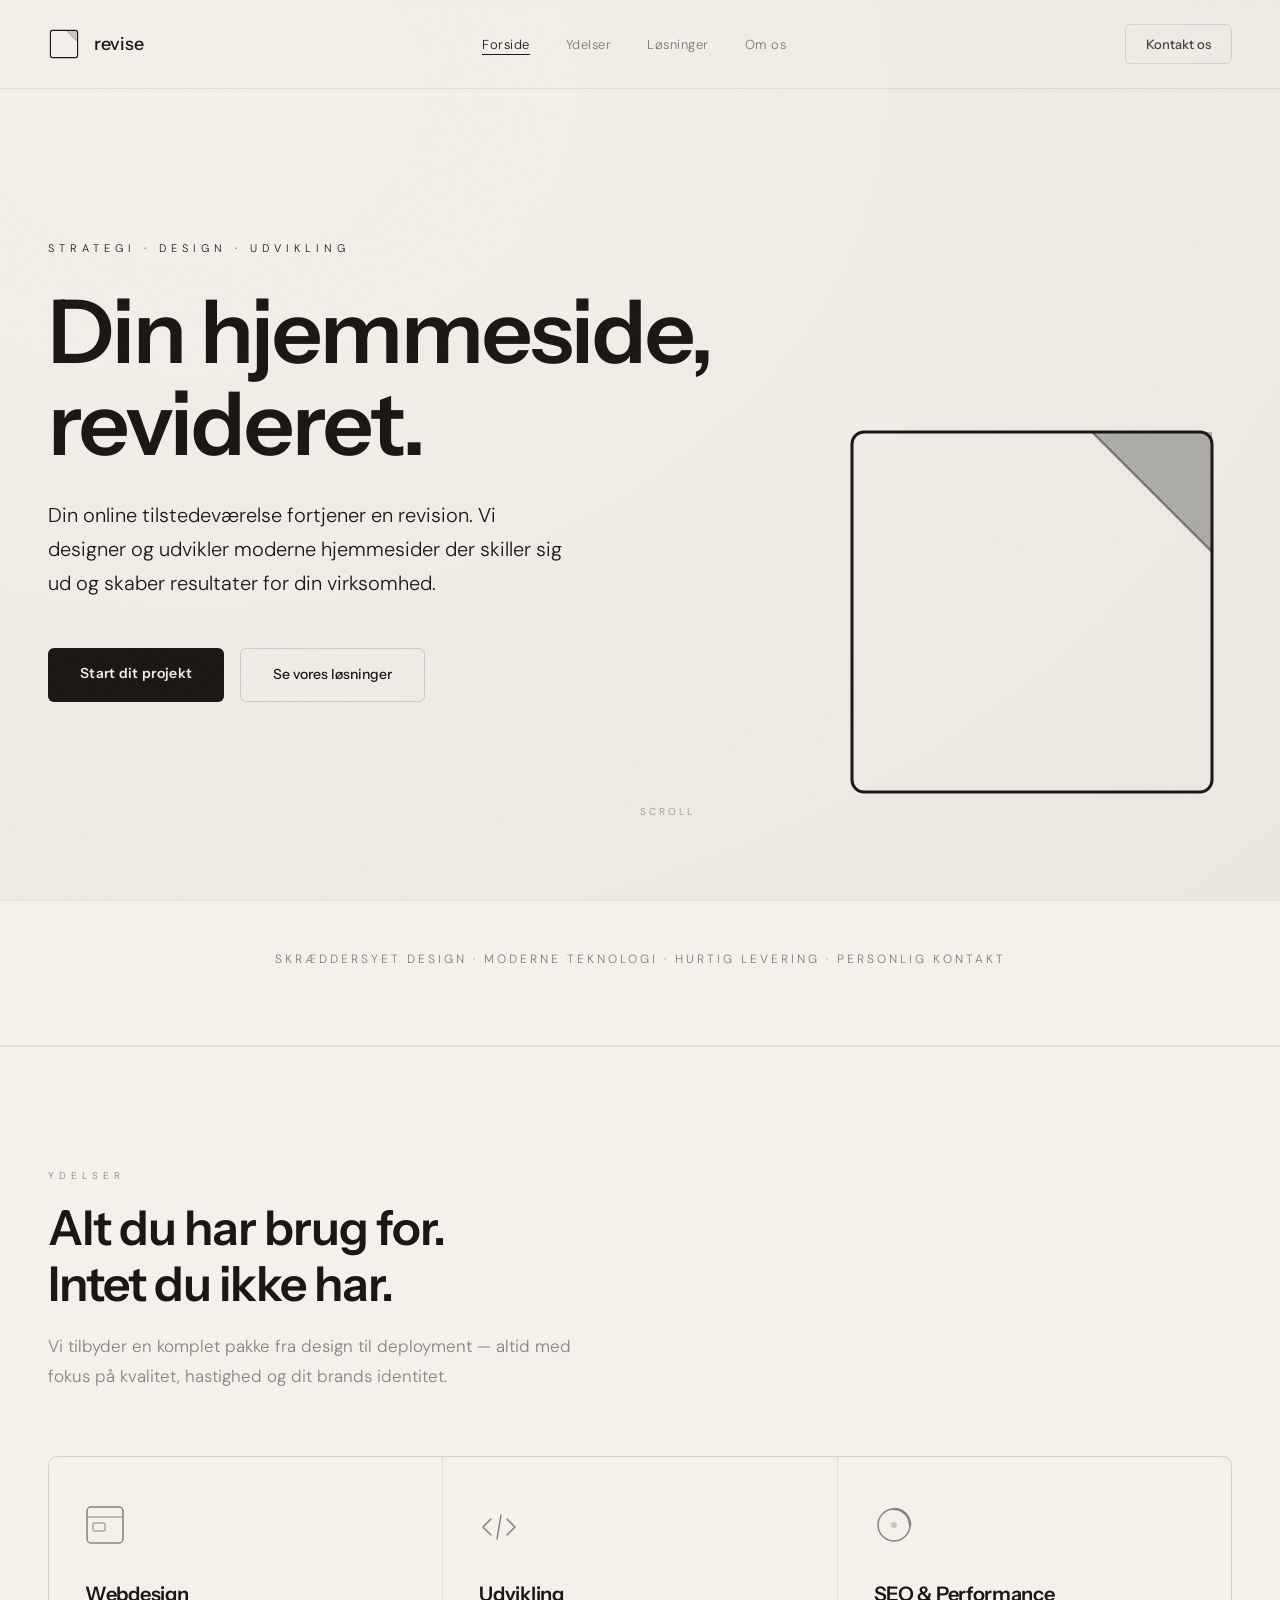
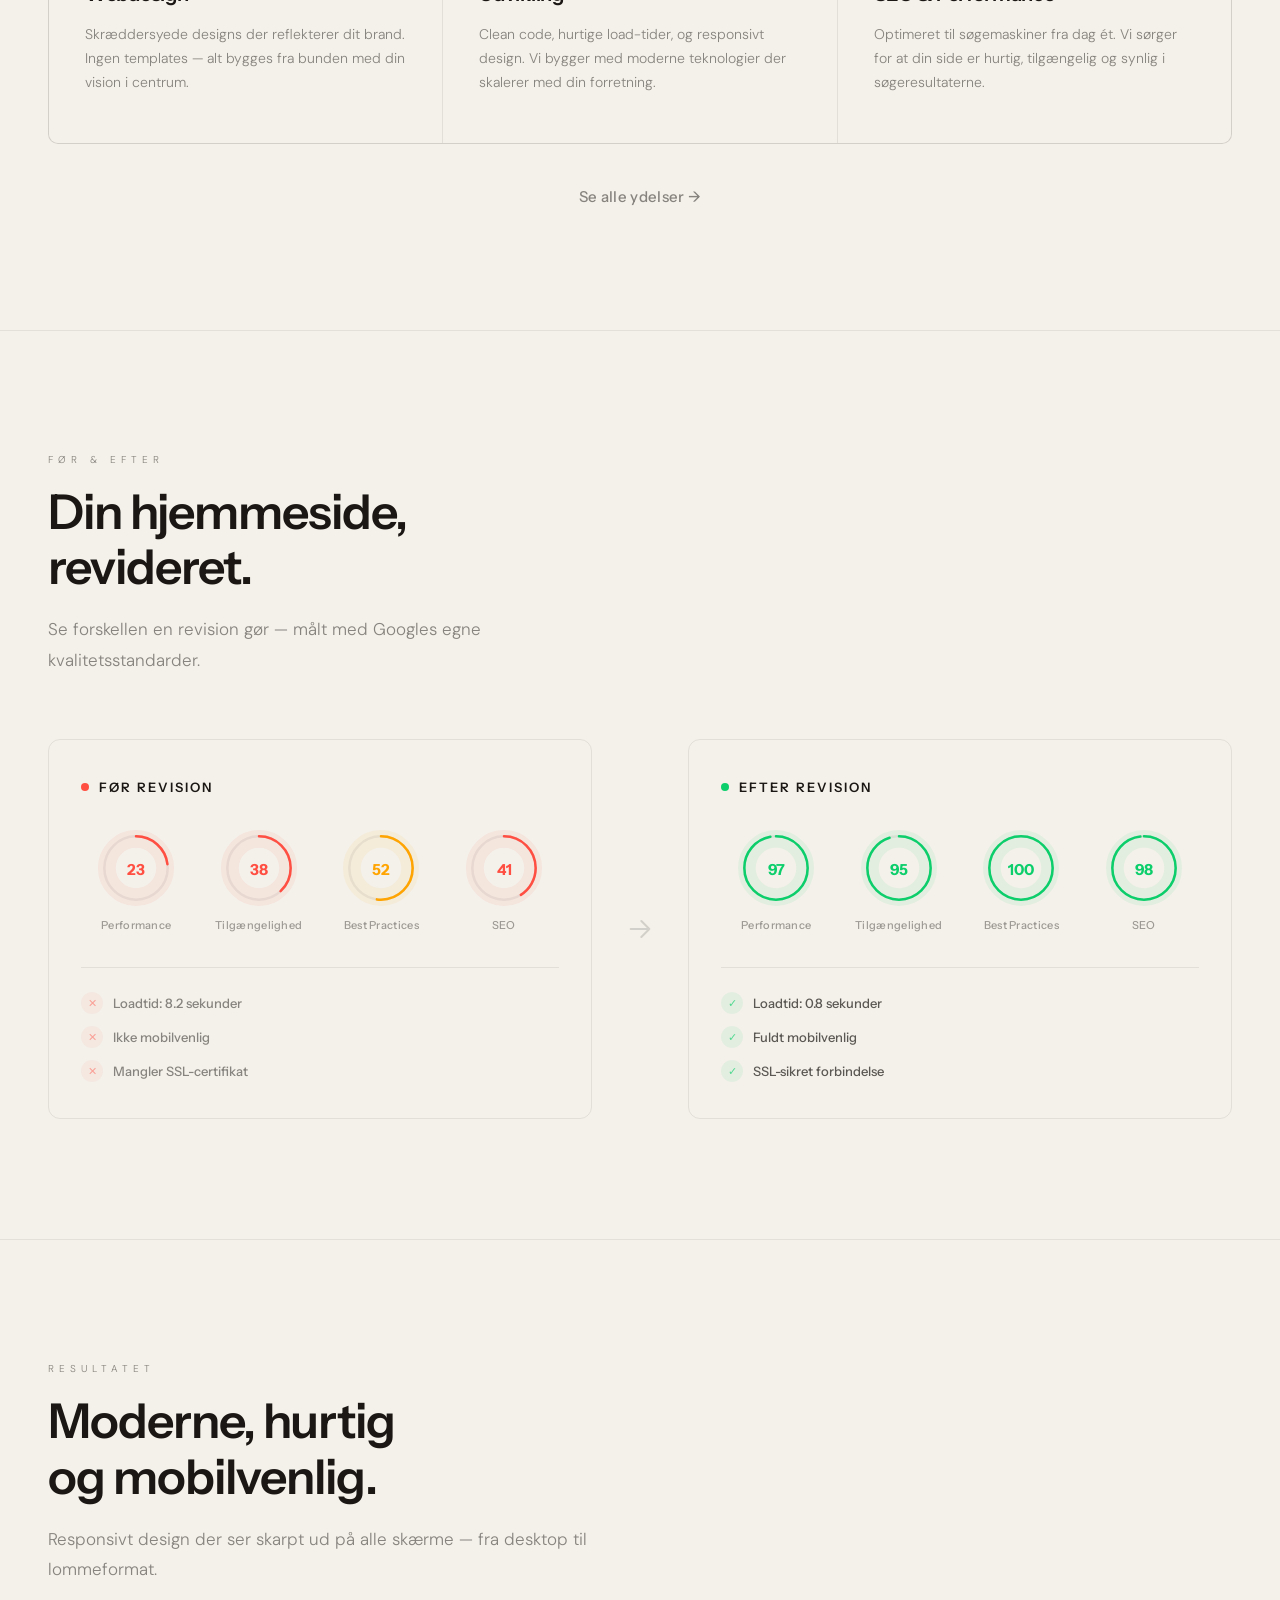
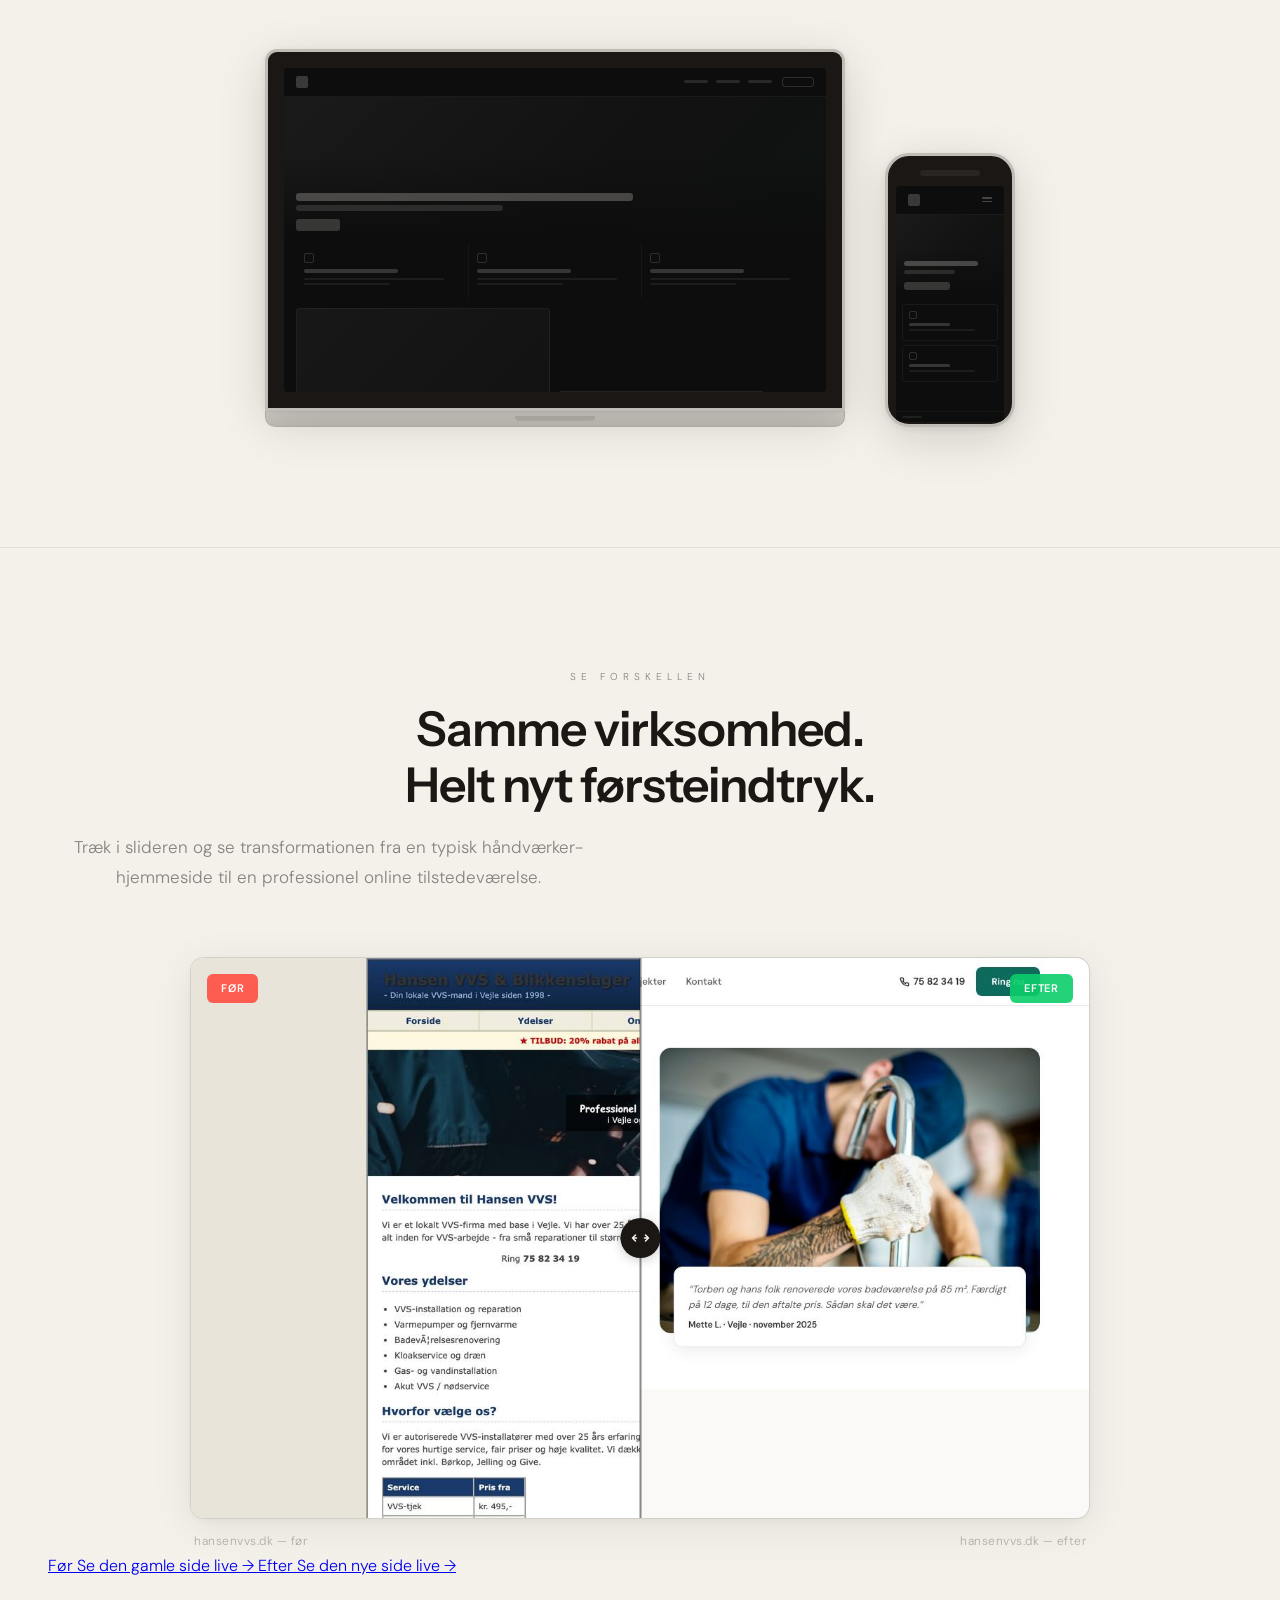
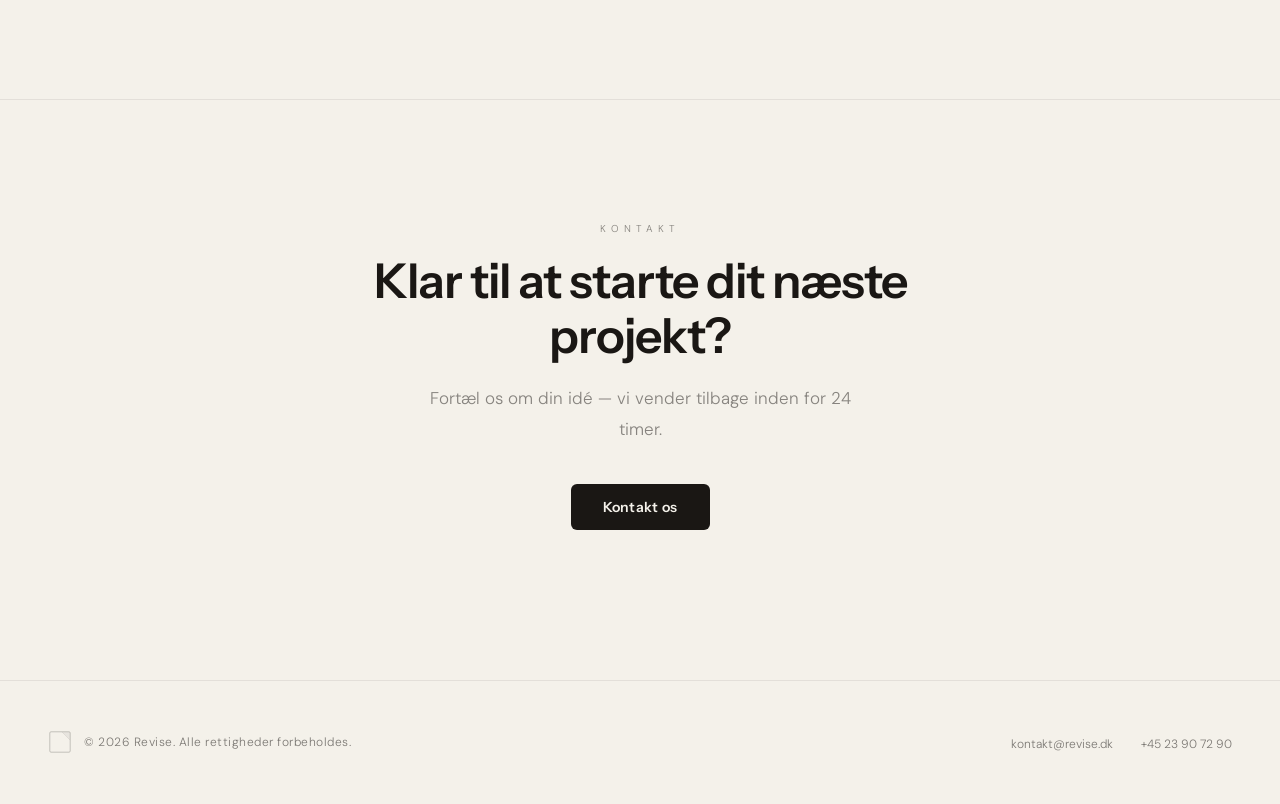
==== commit f4e0e3c6: "Cache-bust styles.css?v=2 på alle sider Browser cachede gammel CSS, så demo-boksene ikke blev vist. " ====
--- a/index.html
+++ b/index.html
@@ -32,7 +32,7 @@
 <link rel="preconnect" href="https://fonts.gstatic.com" crossorigin>
 <link href="https://fonts.googleapis.com/css2?family=Instrument+Sans:wght@400;500;600;700&family=DM+Sans:wght@300;400;500&display=swap" rel="stylesheet">
 <link rel="preload" href="assets/slide-efter.jpg?v=4" as="image">
-<link rel="stylesheet" href="styles.css">
+<link rel="stylesheet" href="styles.css?v=2">
 <style>
   /* Page-specific: hero animation timing */
   .hero-overline { animation: fadeUp 0.9s ease 0.2s both; }
@@ -500,9 +500,17 @@
     </div>
   </div>
 
-  <div class="reveal" style="text-align:center; margin-top:40px;">
-    <a href="demo/foer/" class="section-more" style="margin-right:24px;">Se &ldquo;f&oslash;r&rdquo; live &rarr;</a>
-    <a href="demo/efter/" class="section-more">Se &ldquo;efter&rdquo; live &rarr;</a>
+  <div class="reveal demo-links">
+    <a href="demo/foer/" class="demo-box">
+      <span class="demo-box-label">F&oslash;r</span>
+      <span class="demo-box-text">Se den gamle side live</span>
+      <span class="demo-box-arrow">&rarr;</span>
+    </a>
+    <a href="demo/efter/" class="demo-box">
+      <span class="demo-box-label">Efter</span>
+      <span class="demo-box-text">Se den nye side live</span>
+      <span class="demo-box-arrow">&rarr;</span>
+    </a>
   </div>
 </section>
 
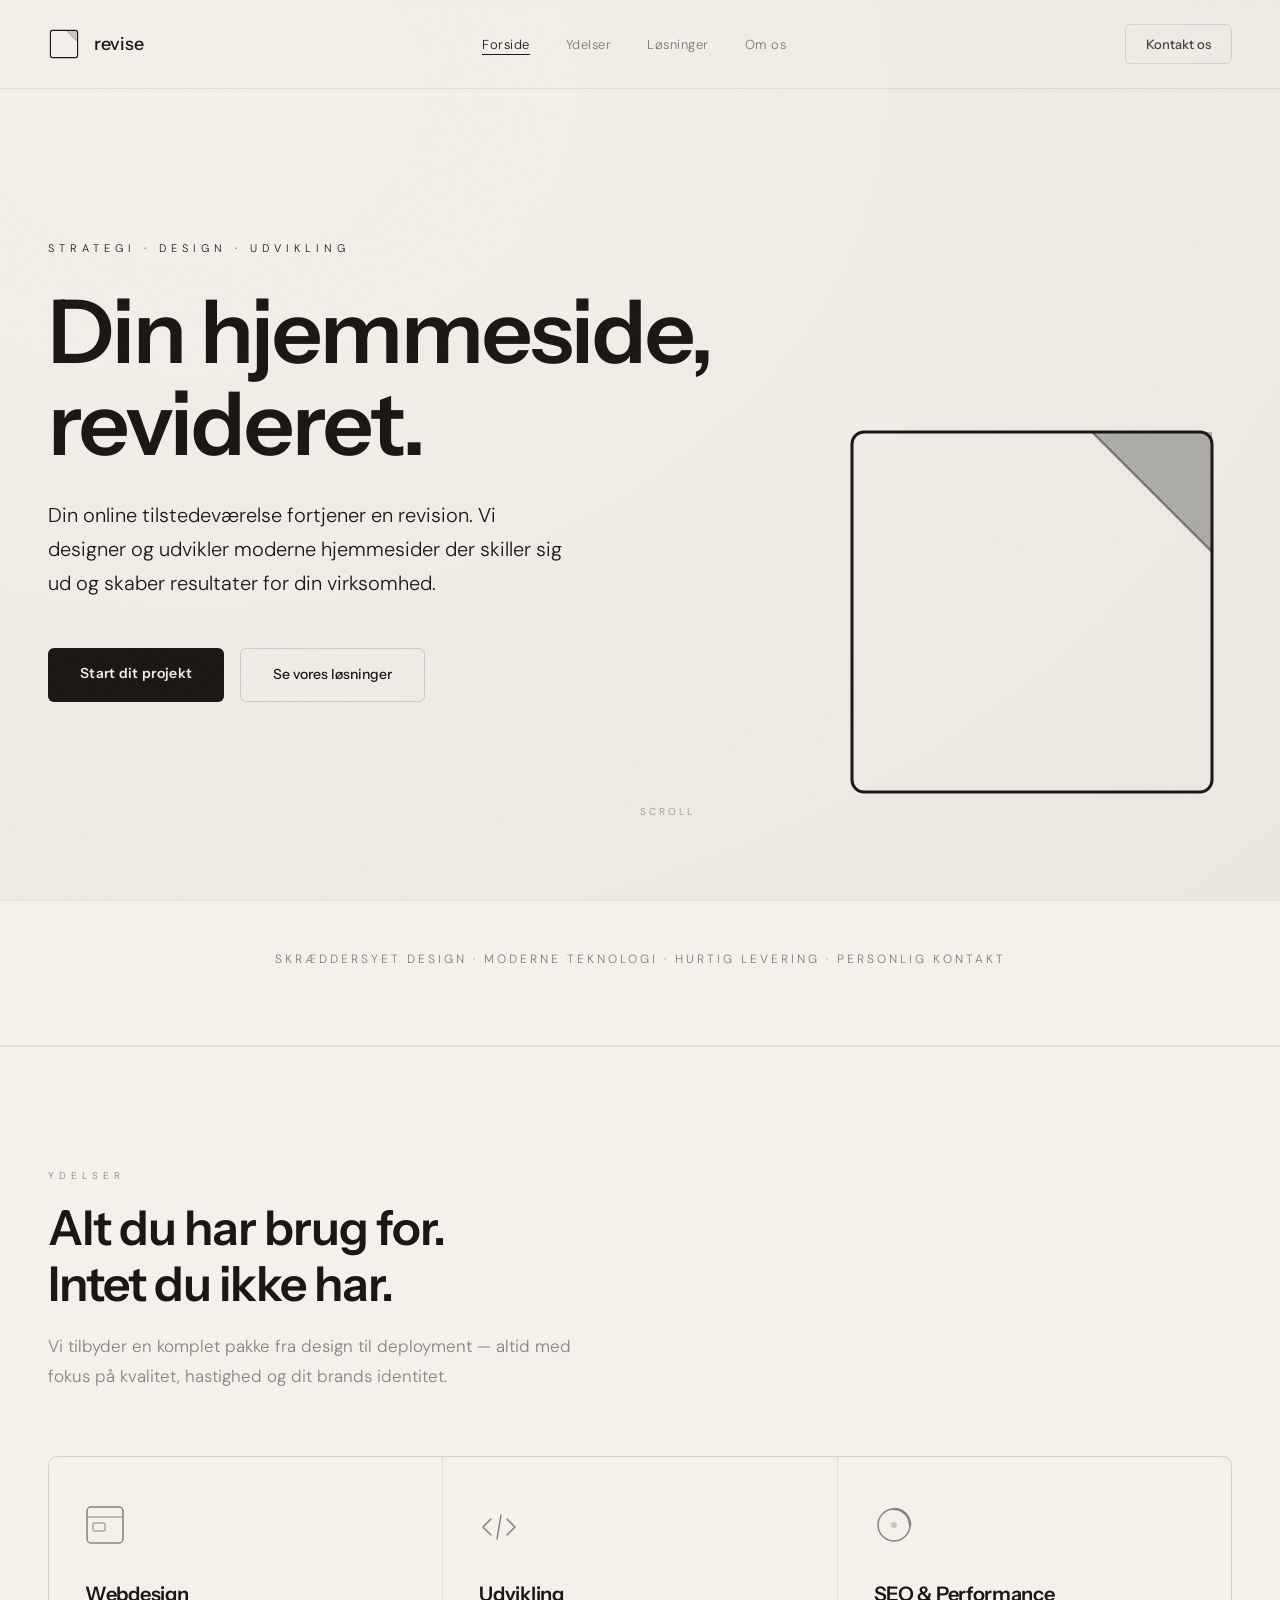
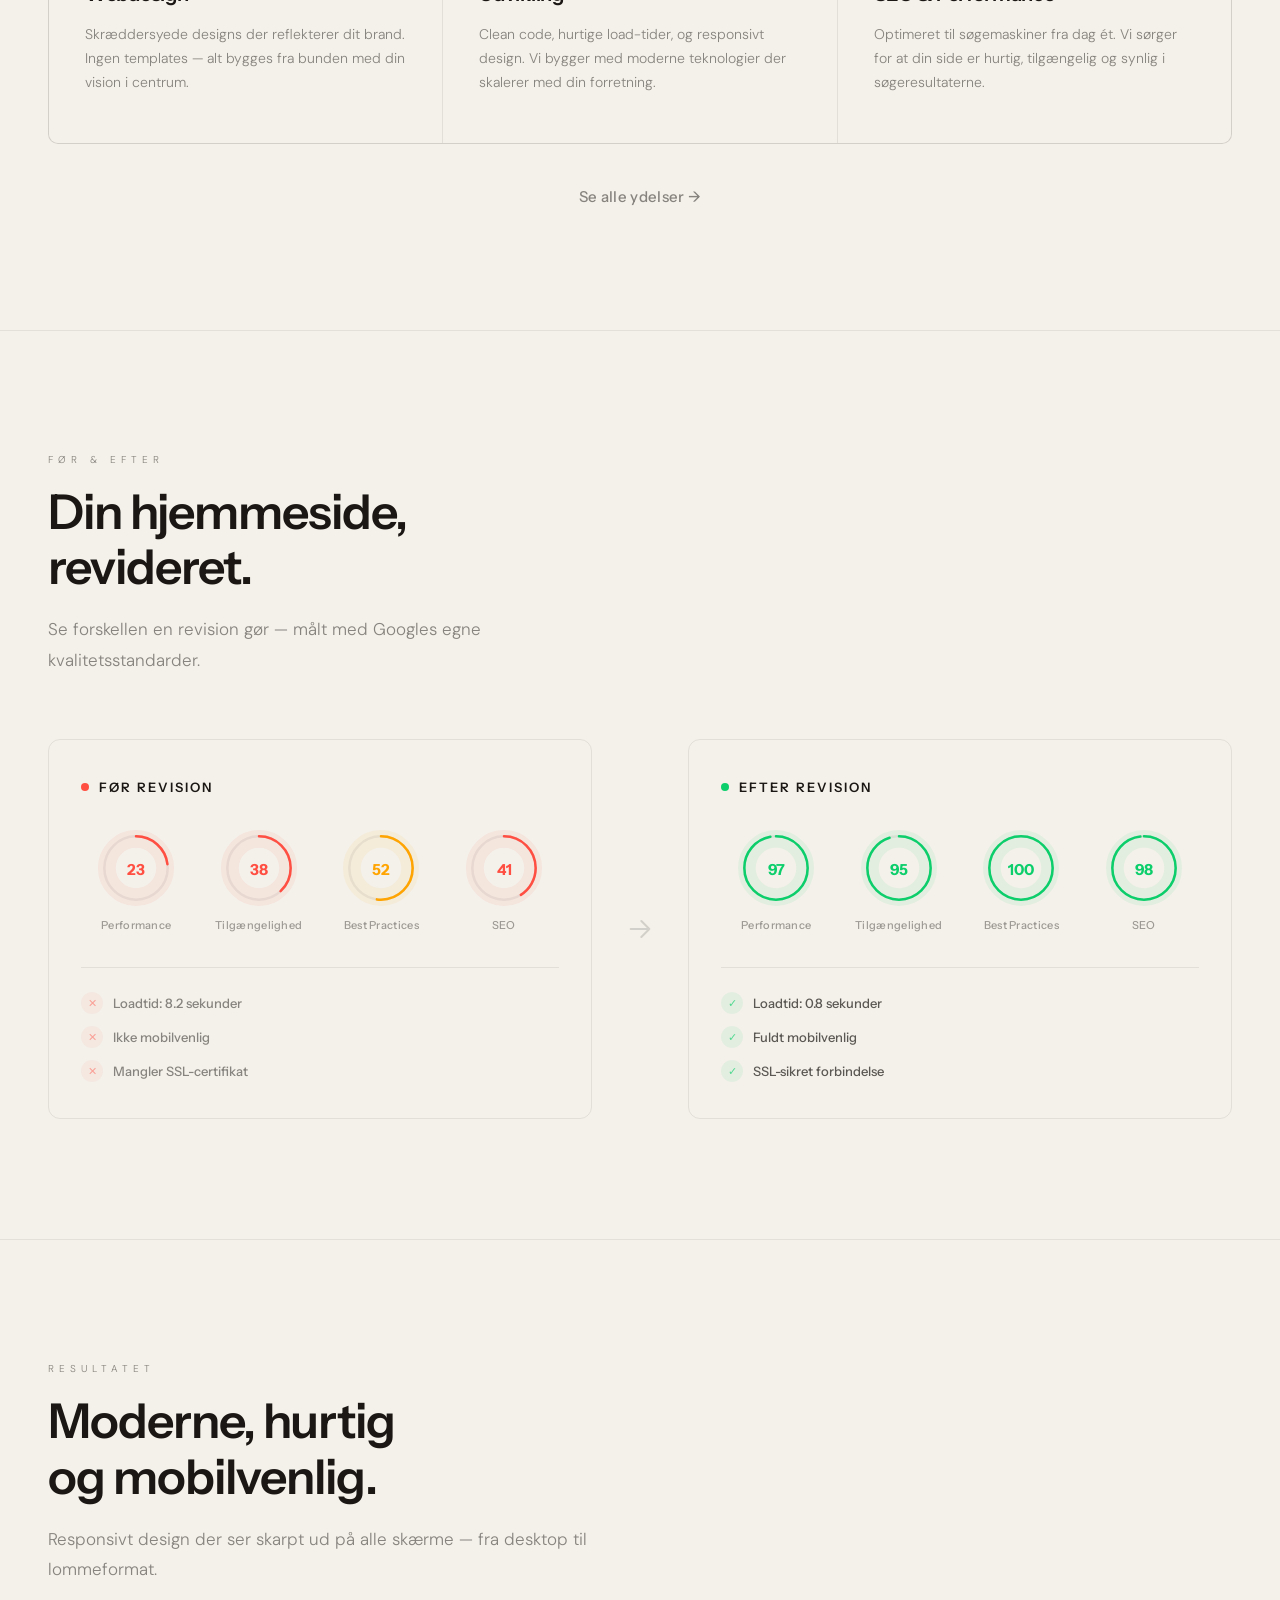
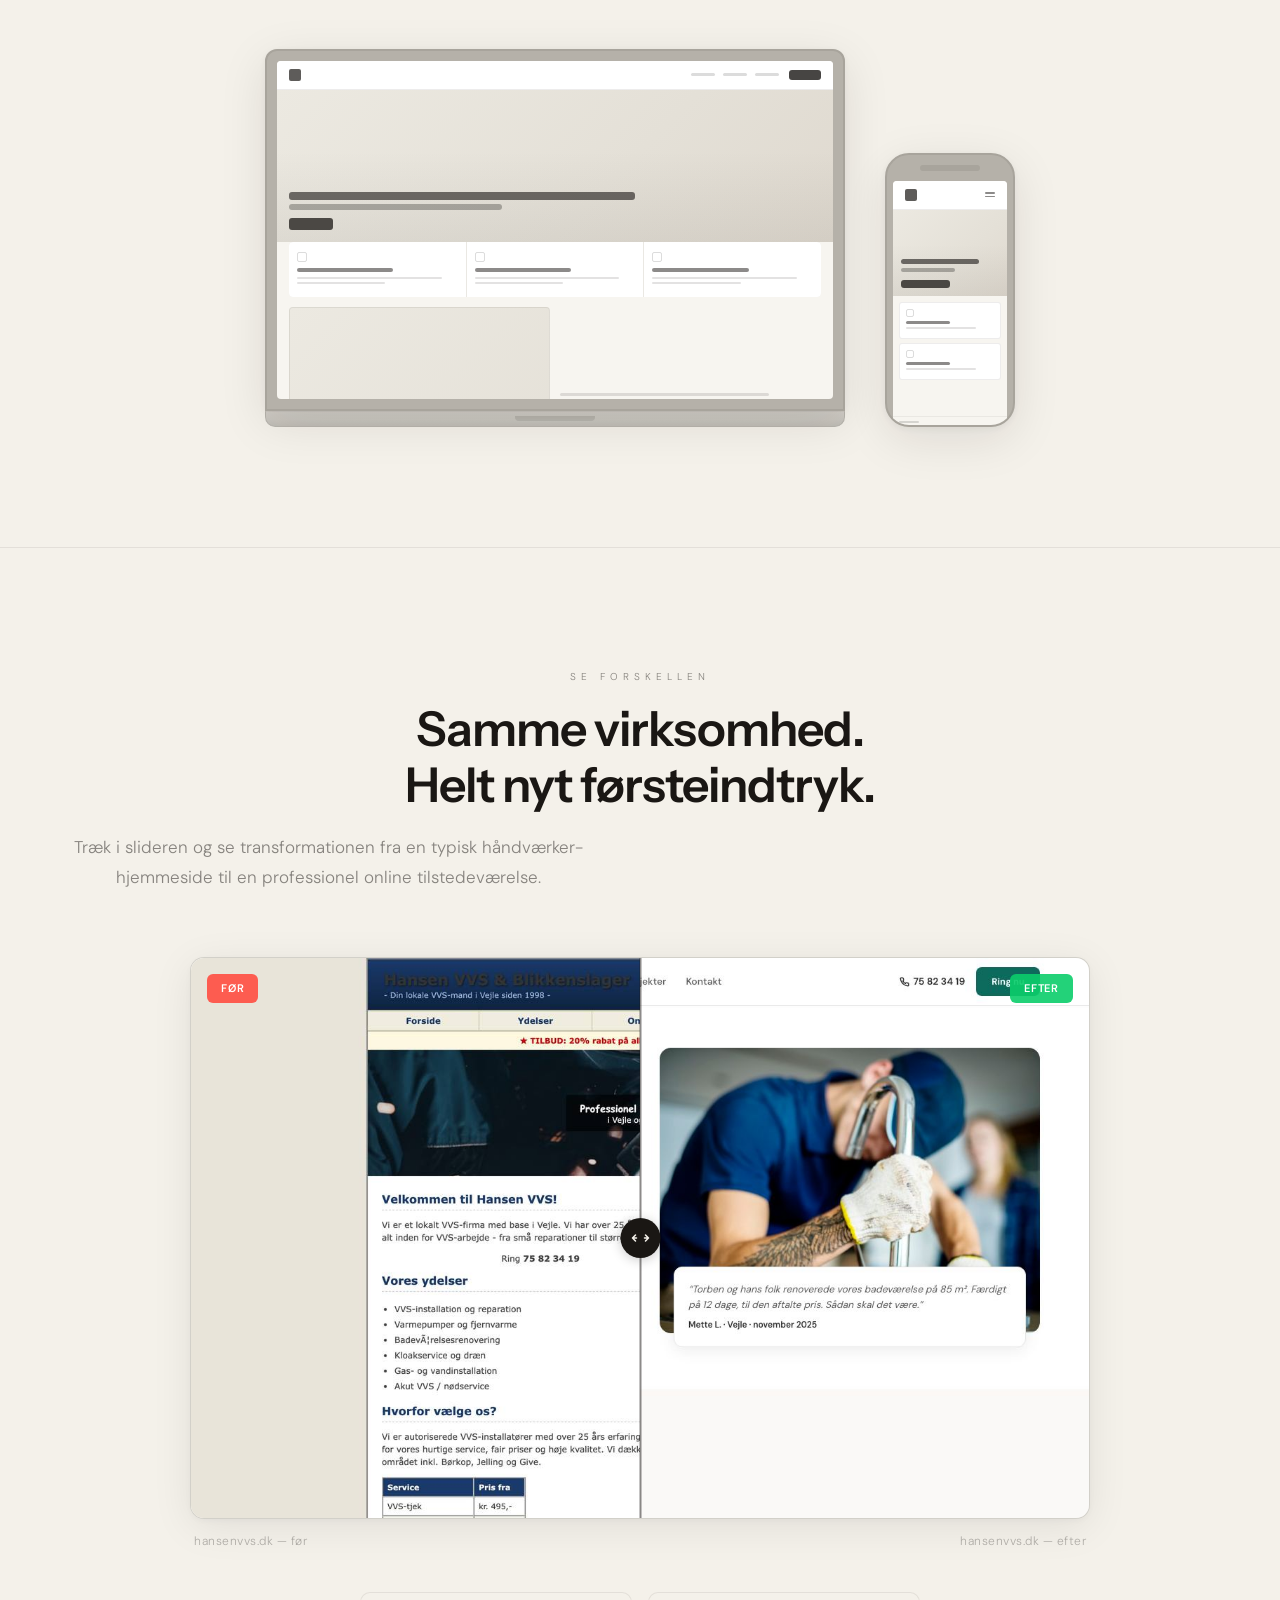
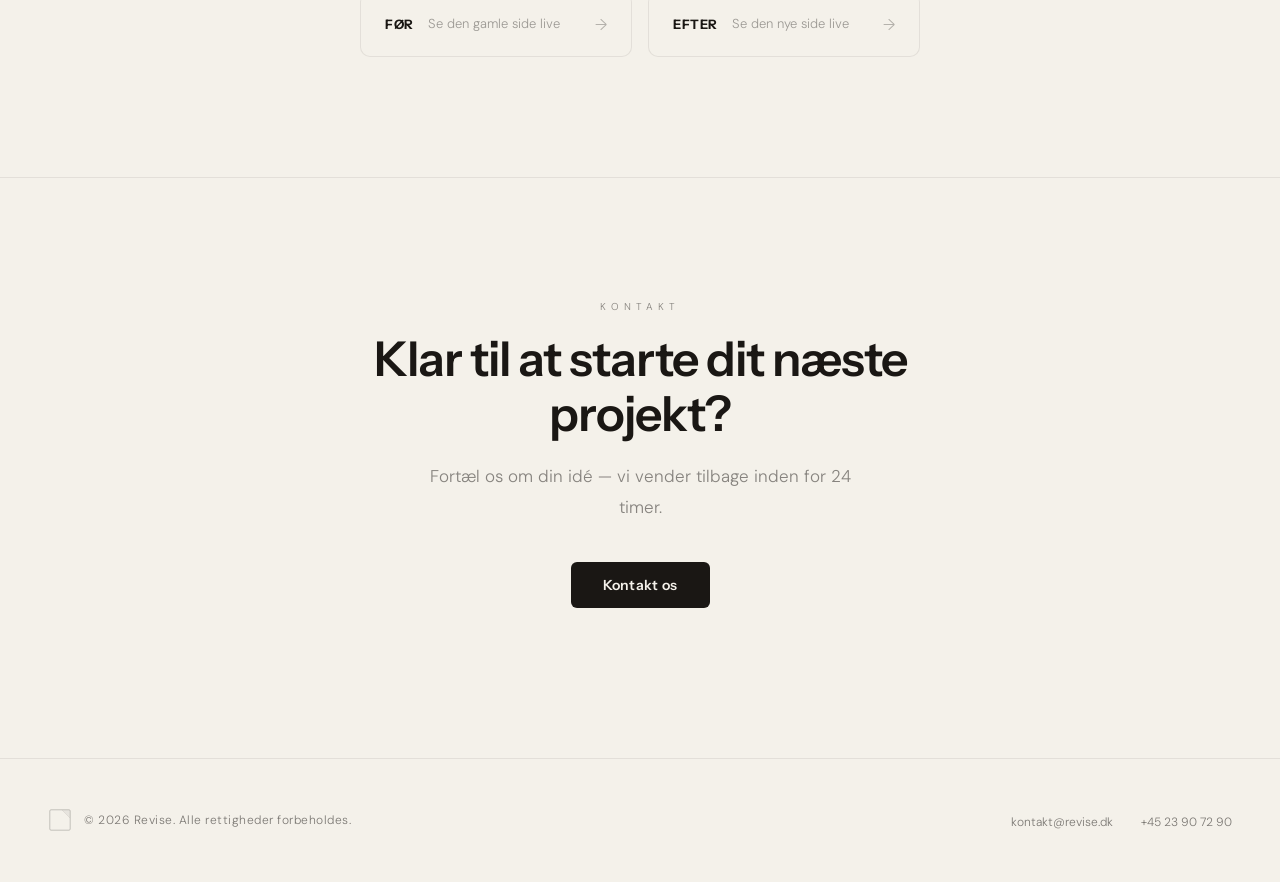
==== commit bfd7758c: "Lyst tema til device mockups + cache-bust v3 Mock-skærme flippet fra mørkt til lyst design: hvid nav" ====
--- a/index.html
+++ b/index.html
@@ -32,7 +32,7 @@
 <link rel="preconnect" href="https://fonts.gstatic.com" crossorigin>
 <link href="https://fonts.googleapis.com/css2?family=Instrument+Sans:wght@400;500;600;700&family=DM+Sans:wght@300;400;500&display=swap" rel="stylesheet">
 <link rel="preload" href="assets/slide-efter.jpg?v=4" as="image">
-<link rel="stylesheet" href="styles.css?v=2">
+<link rel="stylesheet" href="styles.css?v=3">
 <style>
   /* Page-specific: hero animation timing */
   .hero-overline { animation: fadeUp 0.9s ease 0.2s both; }
--- a/styles.css
+++ b/styles.css
@@ -744,6 +744,68 @@
   .slider-badge-after { right: 10px; }
 }
 
+/* ─── DEMO LINK BOXES ─── */
+.demo-links {
+  display: flex;
+  gap: 16px;
+  justify-content: center;
+  margin-top: 40px;
+  max-width: 560px;
+  margin-left: auto;
+  margin-right: auto;
+}
+
+.demo-box {
+  flex: 1;
+  display: flex;
+  align-items: center;
+  gap: 14px;
+  padding: 18px 24px;
+  border: 1.5px solid var(--fg-faint);
+  border-radius: 10px;
+  background: var(--bg);
+  text-decoration: none;
+  color: var(--fg);
+  transition: all 0.3s ease;
+}
+
+.demo-box:hover {
+  border-color: rgba(26,23,20,0.25);
+  box-shadow: 0 4px 20px rgba(26,23,20,0.06);
+  transform: translateY(-2px);
+}
+
+.demo-box-label {
+  font-family: var(--font-display);
+  font-weight: 700;
+  font-size: 13px;
+  letter-spacing: 0.5px;
+  text-transform: uppercase;
+  white-space: nowrap;
+}
+
+.demo-box-text {
+  flex: 1;
+  font-size: 13px;
+  color: var(--fg-muted);
+  line-height: 1.3;
+}
+
+.demo-box-arrow {
+  font-size: 16px;
+  opacity: 0.3;
+  transition: all 0.3s ease;
+}
+
+.demo-box:hover .demo-box-arrow {
+  opacity: 0.7;
+  transform: translateX(3px);
+}
+
+@media (max-width: 500px) {
+  .demo-links { flex-direction: column; padding: 0 16px; }
+}
+
 /* ─── PLATFORM CARDS (Løsninger page) ─── */
 .platform-grid {
   display: grid;
@@ -1430,14 +1492,14 @@
 }
 
 .laptop-screen {
-  background: #1a1714;
-  border: 3px solid #c0bdb6;
+  background: #b5b1a9;
+  border: 2px solid #a8a49c;
   border-radius: 12px 12px 0 0;
-  padding: 16px;
+  padding: 10px;
   aspect-ratio: 16 / 10;
   position: relative;
   overflow: hidden;
-  box-shadow: 0 12px 48px rgba(0,0,0,0.15), 0 2px 8px rgba(0,0,0,0.08);
+  box-shadow: 0 12px 48px rgba(26,23,20,0.1), 0 2px 8px rgba(26,23,20,0.06);
 }
 
 .laptop-base {
@@ -1466,32 +1528,32 @@
 }
 
 .phone-frame {
-  background: #1a1714;
-  border: 3px solid #c0bdb6;
+  background: #b5b1a9;
+  border: 2px solid #a8a49c;
   border-radius: 24px;
-  padding: 14px 8px 18px;
+  padding: 10px 6px 14px;
   aspect-ratio: 9 / 19;
   position: relative;
   overflow: hidden;
-  box-shadow: 0 12px 48px rgba(0,0,0,0.15), 0 2px 8px rgba(0,0,0,0.08);
+  box-shadow: 0 12px 48px rgba(26,23,20,0.1), 0 2px 8px rgba(26,23,20,0.06);
 }
 
 .phone-notch {
   width: 60px;
   height: 6px;
-  background: #2a2520;
+  background: #a8a49c;
   border-radius: 10px;
   margin: 0 auto 10px;
 }
 
-/* Mock website inside screens */
+/* Mock website inside screens — light theme */
 .mock-screen {
   width: 100%;
   height: 100%;
   display: flex;
   flex-direction: column;
   overflow: hidden;
-  background: #0d0d0d;
+  background: #f7f5f0;
   border-radius: 4px;
 }
 
@@ -1500,14 +1562,15 @@
   display: flex;
   align-items: center;
   padding: 8px 12px;
-  border-bottom: 1px solid rgba(238,235,228,0.06);
+  border-bottom: 1px solid rgba(26,23,20,0.08);
   flex-shrink: 0;
+  background: #fff;
 }
 
 .mock-nav-logo {
   width: 12px;
   height: 12px;
-  background: rgba(238,235,228,0.2);
+  background: rgba(26,23,20,0.7);
   border-radius: 2px;
   flex-shrink: 0;
 }
@@ -1522,14 +1585,14 @@
 .mock-nav-link {
   width: 24px;
   height: 3px;
-  background: rgba(238,235,228,0.12);
+  background: rgba(26,23,20,0.15);
   border-radius: 2px;
 }
 
 .mock-nav-cta {
   width: 32px;
   height: 10px;
-  border: 1px solid rgba(238,235,228,0.15);
+  background: rgba(26,23,20,0.8);
   border-radius: 3px;
   flex-shrink: 0;
 }
@@ -1545,14 +1608,14 @@
   display: block;
   width: 10px;
   height: 1.5px;
-  background: rgba(238,235,228,0.25);
+  background: rgba(26,23,20,0.5);
   border-radius: 1px;
 }
 
 /* Hero with image background */
 .mock-hero-img {
   height: 45%;
-  background: linear-gradient(135deg, rgba(238,235,228,0.06) 0%, rgba(238,235,228,0.02) 60%, rgba(12,206,107,0.03) 100%);
+  background: linear-gradient(135deg, #ece9e1 0%, #e4e0d7 60%, #dfd9cf 100%);
   position: relative;
   flex-shrink: 0;
   overflow: hidden;
@@ -1562,7 +1625,7 @@
   content: '';
   position: absolute;
   inset: 0;
-  background: linear-gradient(0deg, #0d0d0d 0%, transparent 60%);
+  background: linear-gradient(0deg, rgba(26,23,20,0.06) 0%, transparent 60%);
 }
 
 .mock-hero-img.mobile {
@@ -1578,7 +1641,7 @@
 
 .mock-hero-line {
   height: 6px;
-  background: rgba(238,235,228,0.25);
+  background: rgba(26,23,20,0.6);
   border-radius: 3px;
   margin-bottom: 4px;
 }
@@ -1589,7 +1652,7 @@
 .mock-hero-btn {
   width: 44px;
   height: 12px;
-  background: rgba(238,235,228,0.18);
+  background: rgba(26,23,20,0.75);
   border-radius: 3px;
   margin-top: 8px;
 }
@@ -1605,7 +1668,7 @@
   display: grid;
   grid-template-columns: 1fr 1fr 1fr;
   gap: 1px;
-  background: rgba(238,235,228,0.04);
+  background: rgba(26,23,20,0.06);
   margin: 0 12px;
   border-radius: 4px;
   overflow: hidden;
@@ -1613,14 +1676,14 @@
 }
 
 .mock-card {
-  background: #0d0d0d;
+  background: #fff;
   padding: 10px 8px;
 }
 
 .mock-card-icon {
   width: 10px;
   height: 10px;
-  border: 1px solid rgba(238,235,228,0.15);
+  border: 1px solid rgba(26,23,20,0.15);
   border-radius: 2px;
   margin-bottom: 6px;
 }
@@ -1628,7 +1691,7 @@
 .mock-card-title {
   width: 60%;
   height: 4px;
-  background: rgba(238,235,228,0.18);
+  background: rgba(26,23,20,0.5);
   border-radius: 2px;
   margin-bottom: 5px;
 }
@@ -1636,7 +1699,7 @@
 .mock-card-text {
   width: 90%;
   height: 2px;
-  background: rgba(238,235,228,0.07);
+  background: rgba(26,23,20,0.12);
   border-radius: 1px;
   margin-bottom: 3px;
 }
@@ -1654,8 +1717,9 @@
 
 .mock-card-m {
   padding: 6px;
-  border: 1px solid rgba(238,235,228,0.06);
+  border: 1px solid rgba(26,23,20,0.08);
   border-radius: 3px;
+  background: #fff;
 }
 
 .mock-card-m .mock-card-icon {
@@ -1687,8 +1751,8 @@
 
 .mock-split-img {
   aspect-ratio: 4/3;
-  background: linear-gradient(135deg, rgba(238,235,228,0.05) 0%, rgba(238,235,228,0.02) 100%);
-  border: 1px solid rgba(238,235,228,0.06);
+  background: linear-gradient(135deg, #ece9e1 0%, #e4e0d7 100%);
+  border: 1px solid rgba(26,23,20,0.06);
   border-radius: 4px;
 }
 
@@ -1700,7 +1764,7 @@
 
 .mock-text-line {
   height: 3px;
-  background: rgba(238,235,228,0.1);
+  background: rgba(26,23,20,0.12);
   border-radius: 2px;
 }
 
@@ -1712,7 +1776,7 @@
 /* Footer */
 .mock-footer {
   padding: 6px 12px;
-  border-top: 1px solid rgba(238,235,228,0.04);
+  border-top: 1px solid rgba(26,23,20,0.06);
   display: flex;
   justify-content: space-between;
   align-items: center;
@@ -1723,7 +1787,7 @@
 .mock-footer-line {
   width: 30px;
   height: 2px;
-  background: rgba(238,235,228,0.08);
+  background: rgba(26,23,20,0.15);
   border-radius: 1px;
 }
 
@@ -1736,7 +1800,7 @@
   width: 3px;
   height: 3px;
   border-radius: 50%;
-  background: rgba(238,235,228,0.1);
+  background: rgba(26,23,20,0.15);
 }
 
 .phone-frame .mock-footer { padding: 4px 6px; }
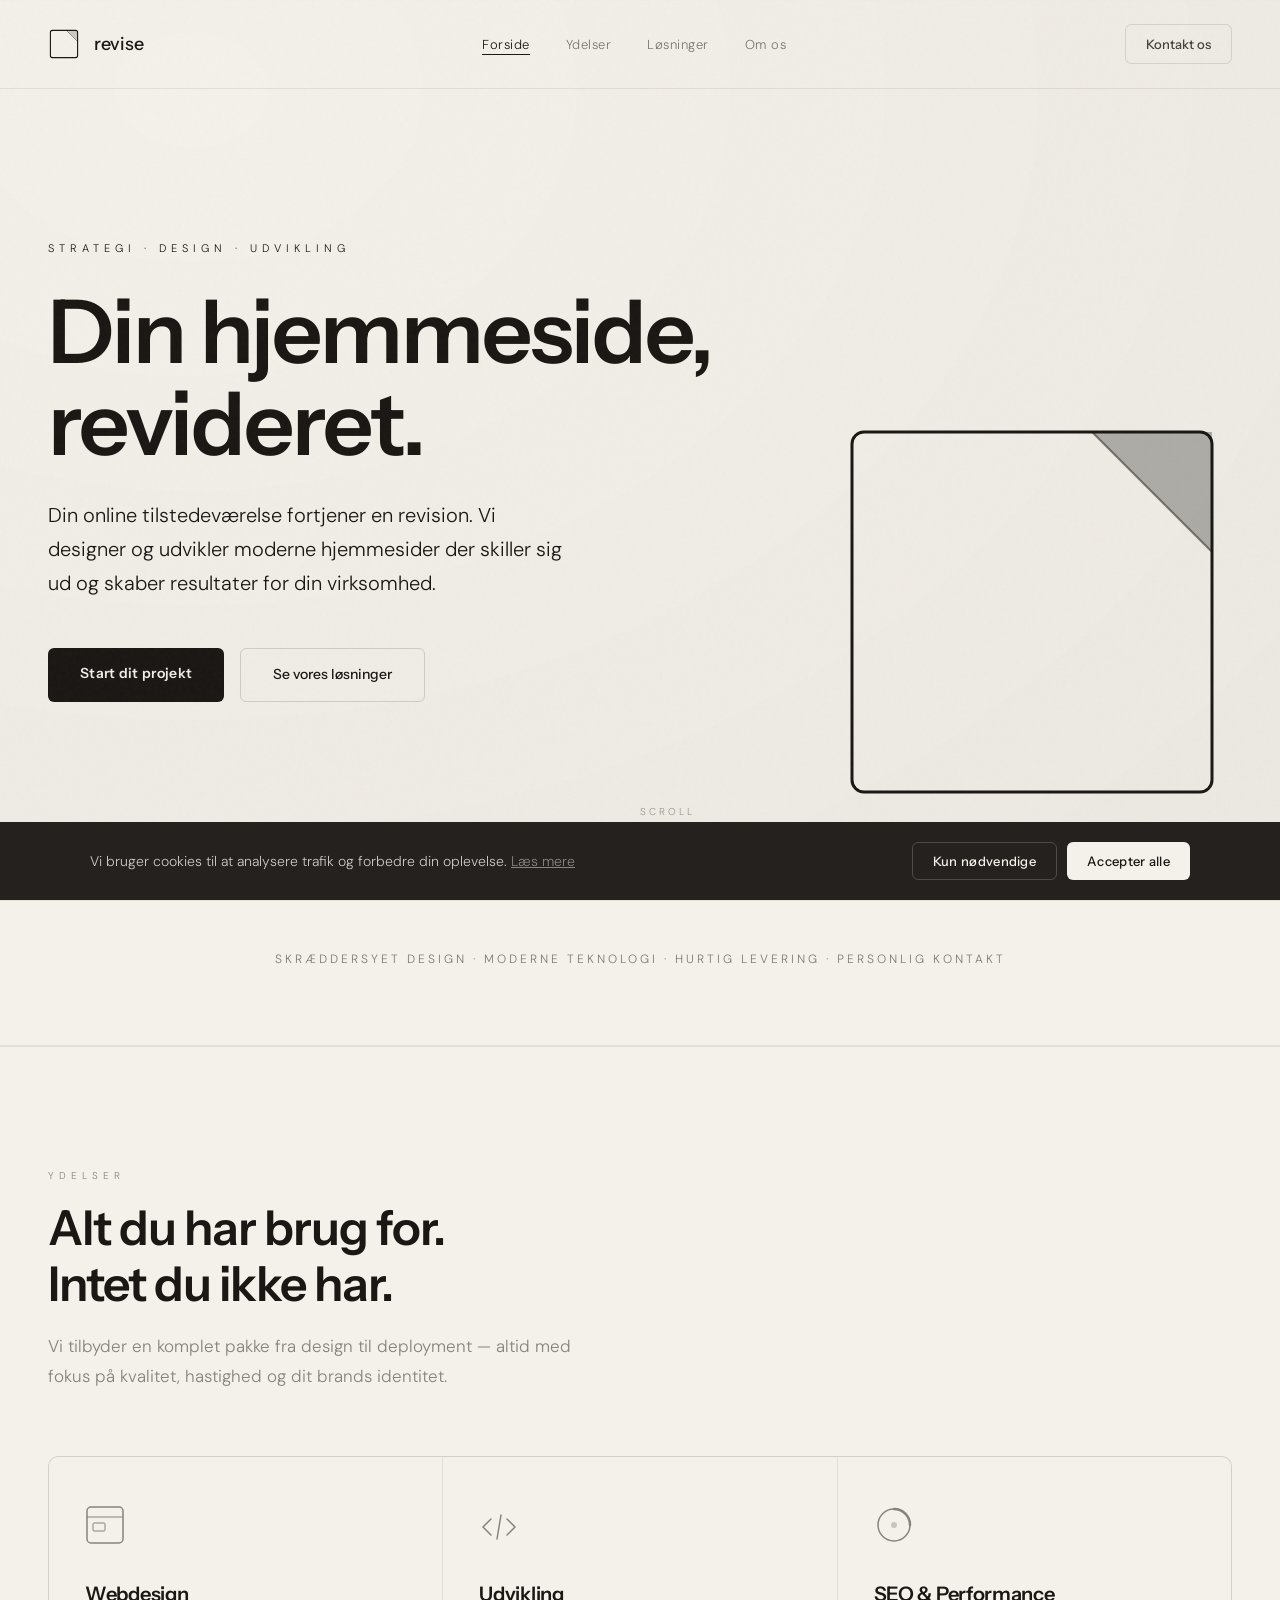
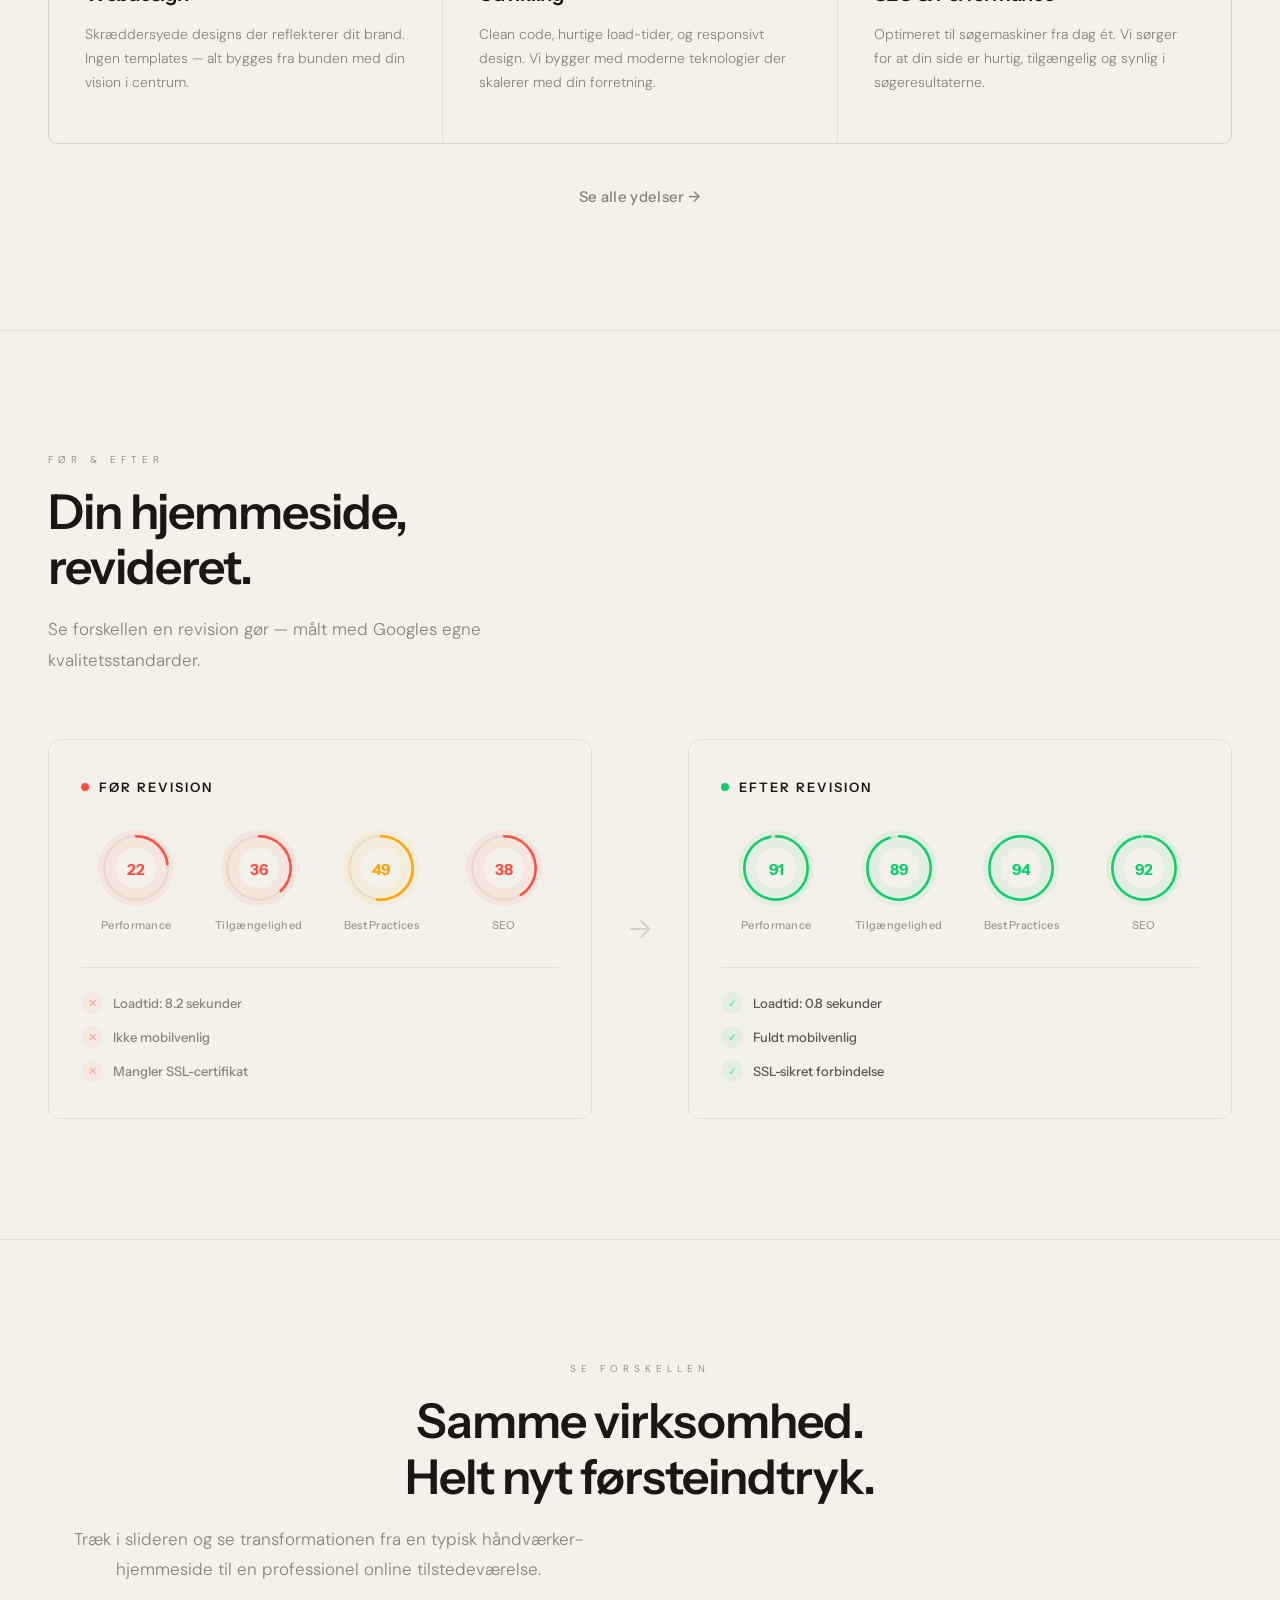
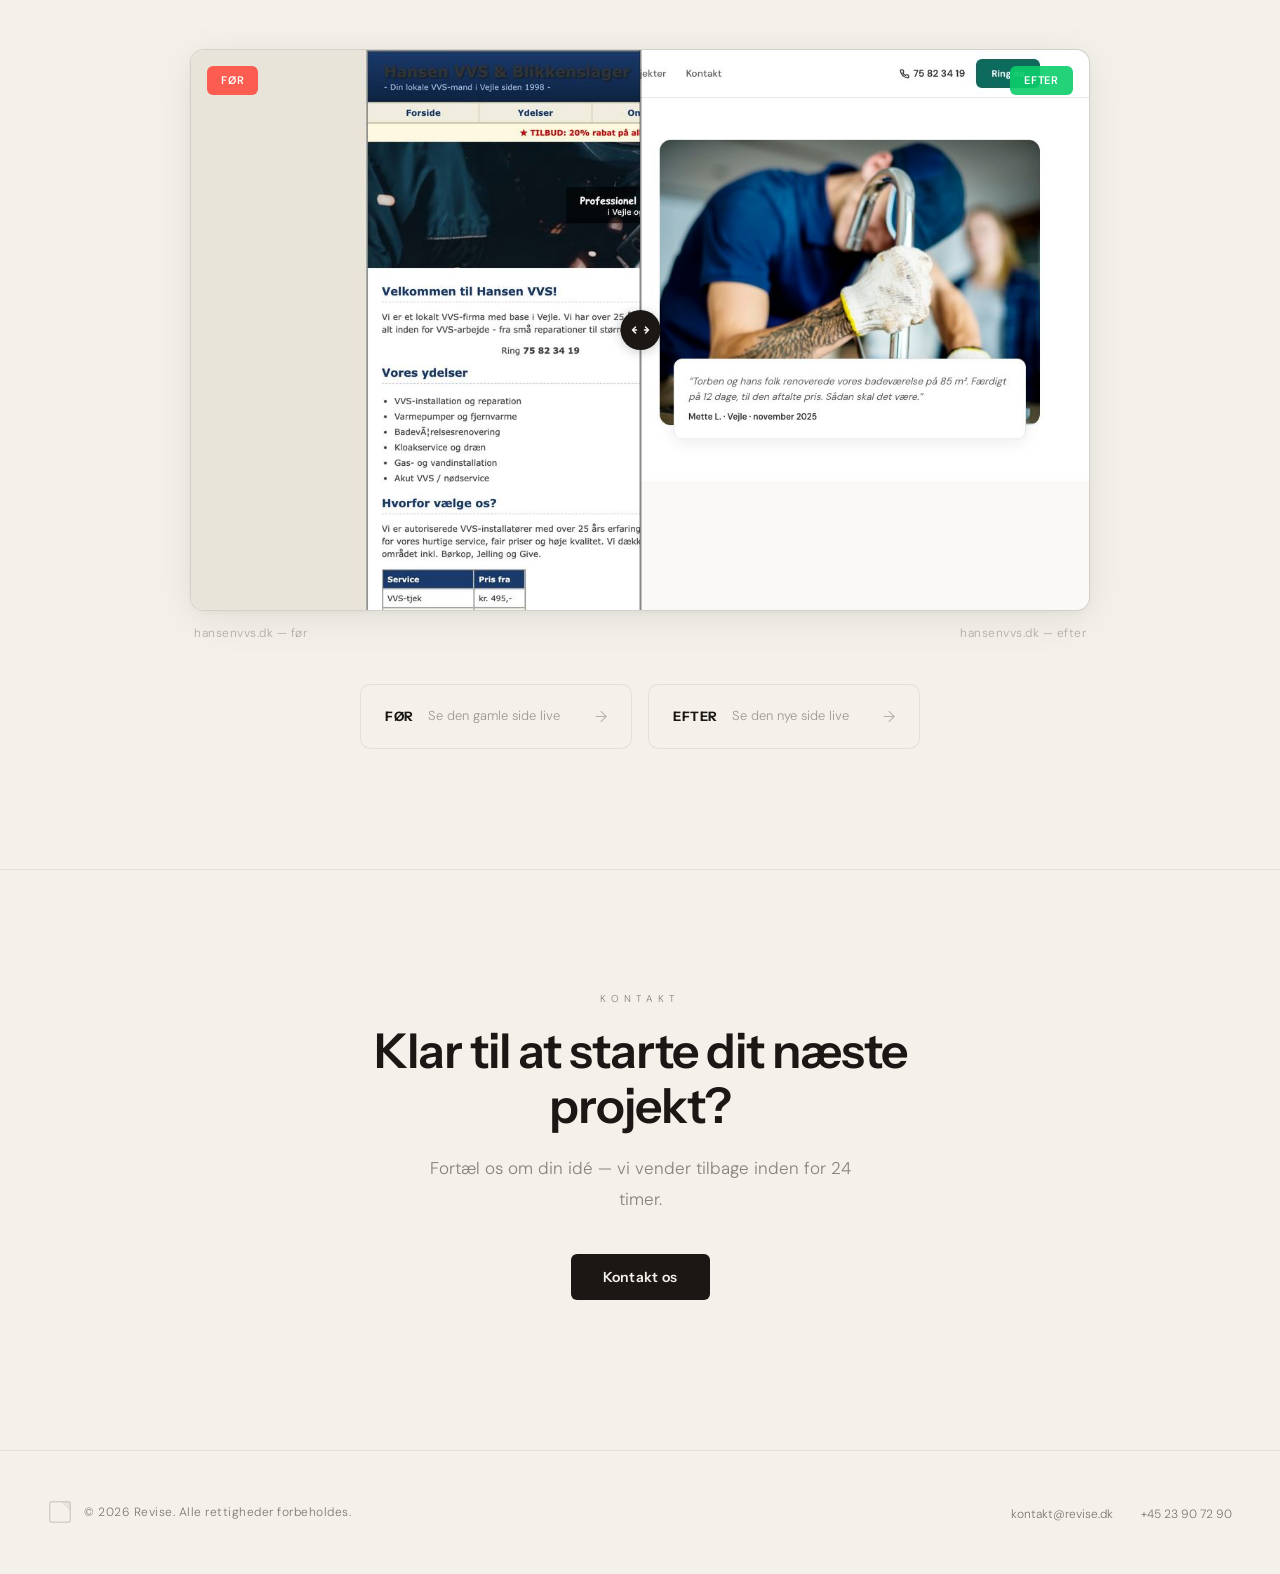
==== commit b0749bd6: "GDPR cookie-consent banner + GA4 support + fix tak.html tema - Ny cookie-consent.js: GDPR-compliant " ====
--- a/index.html
+++ b/index.html
@@ -346,125 +346,6 @@
   </div>
 </section>
 
-<!-- ─── DEVICE MOCKUP ─── -->
-<section>
-  <div class="reveal">
-    <p class="section-label">Resultatet</p>
-    <h2 class="section-title">Moderne, hurtig<br>og mobilvenlig.</h2>
-    <p class="section-desc">Responsivt design der ser skarpt ud p&aring; alle sk&aelig;rme — fra desktop til lommeformat.</p>
-  </div>
-
-  <div class="devices reveal">
-    <!-- Laptop -->
-    <div class="device-laptop">
-      <div class="laptop-screen">
-        <div class="mock-screen">
-          <!-- Nav -->
-          <div class="mock-nav">
-            <div class="mock-nav-logo"></div>
-            <div class="mock-nav-links">
-              <div class="mock-nav-link"></div>
-              <div class="mock-nav-link"></div>
-              <div class="mock-nav-link"></div>
-            </div>
-            <div class="mock-nav-cta"></div>
-          </div>
-          <!-- Hero with image bg -->
-          <div class="mock-hero-img">
-            <div class="mock-hero-overlay">
-              <div class="mock-hero-line"></div>
-              <div class="mock-hero-line"></div>
-              <div class="mock-hero-btn"></div>
-            </div>
-          </div>
-          <!-- 3 service cards -->
-          <div class="mock-cards">
-            <div class="mock-card">
-              <div class="mock-card-icon"></div>
-              <div class="mock-card-title"></div>
-              <div class="mock-card-text"></div>
-              <div class="mock-card-text short"></div>
-            </div>
-            <div class="mock-card">
-              <div class="mock-card-icon"></div>
-              <div class="mock-card-title"></div>
-              <div class="mock-card-text"></div>
-              <div class="mock-card-text short"></div>
-            </div>
-            <div class="mock-card">
-              <div class="mock-card-icon"></div>
-              <div class="mock-card-title"></div>
-              <div class="mock-card-text"></div>
-              <div class="mock-card-text short"></div>
-            </div>
-          </div>
-          <!-- Image + text row -->
-          <div class="mock-split">
-            <div class="mock-split-img"></div>
-            <div class="mock-split-text">
-              <div class="mock-text-line w80"></div>
-              <div class="mock-text-line w60"></div>
-              <div class="mock-text-line w90"></div>
-              <div class="mock-text-line w40"></div>
-            </div>
-          </div>
-          <!-- Footer -->
-          <div class="mock-footer">
-            <div class="mock-footer-line"></div>
-            <div class="mock-footer-dots">
-              <div class="mock-footer-dot"></div>
-              <div class="mock-footer-dot"></div>
-              <div class="mock-footer-dot"></div>
-            </div>
-          </div>
-        </div>
-      </div>
-      <div class="laptop-base">
-        <div class="laptop-notch"></div>
-      </div>
-    </div>
-
-    <!-- Phone -->
-    <div class="device-phone">
-      <div class="phone-frame">
-        <div class="phone-notch"></div>
-        <div class="mock-screen">
-          <!-- Nav -->
-          <div class="mock-nav">
-            <div class="mock-nav-logo"></div>
-            <div class="mock-nav-burger"><span></span><span></span></div>
-          </div>
-          <!-- Hero -->
-          <div class="mock-hero-img mobile">
-            <div class="mock-hero-overlay">
-              <div class="mock-hero-line"></div>
-              <div class="mock-hero-line"></div>
-              <div class="mock-hero-btn"></div>
-            </div>
-          </div>
-          <!-- Stacked cards -->
-          <div class="mock-cards-mobile">
-            <div class="mock-card-m">
-              <div class="mock-card-icon"></div>
-              <div class="mock-card-title"></div>
-              <div class="mock-card-text"></div>
-            </div>
-            <div class="mock-card-m">
-              <div class="mock-card-icon"></div>
-              <div class="mock-card-title"></div>
-              <div class="mock-card-text"></div>
-            </div>
-          </div>
-          <!-- Footer -->
-          <div class="mock-footer">
-            <div class="mock-footer-line"></div>
-          </div>
-        </div>
-      </div>
-    </div>
-  </div>
-</section>
-
 <!-- ─── WEBSITE SLIDER ─── -->
 <section>
   <div class="reveal" style="text-align:center; margin-bottom: 48px;">
@@ -644,5 +525,6 @@
   })();
 </script>
 
+<script src="cookie-consent.js" defer></script>
 </body>
 </html>
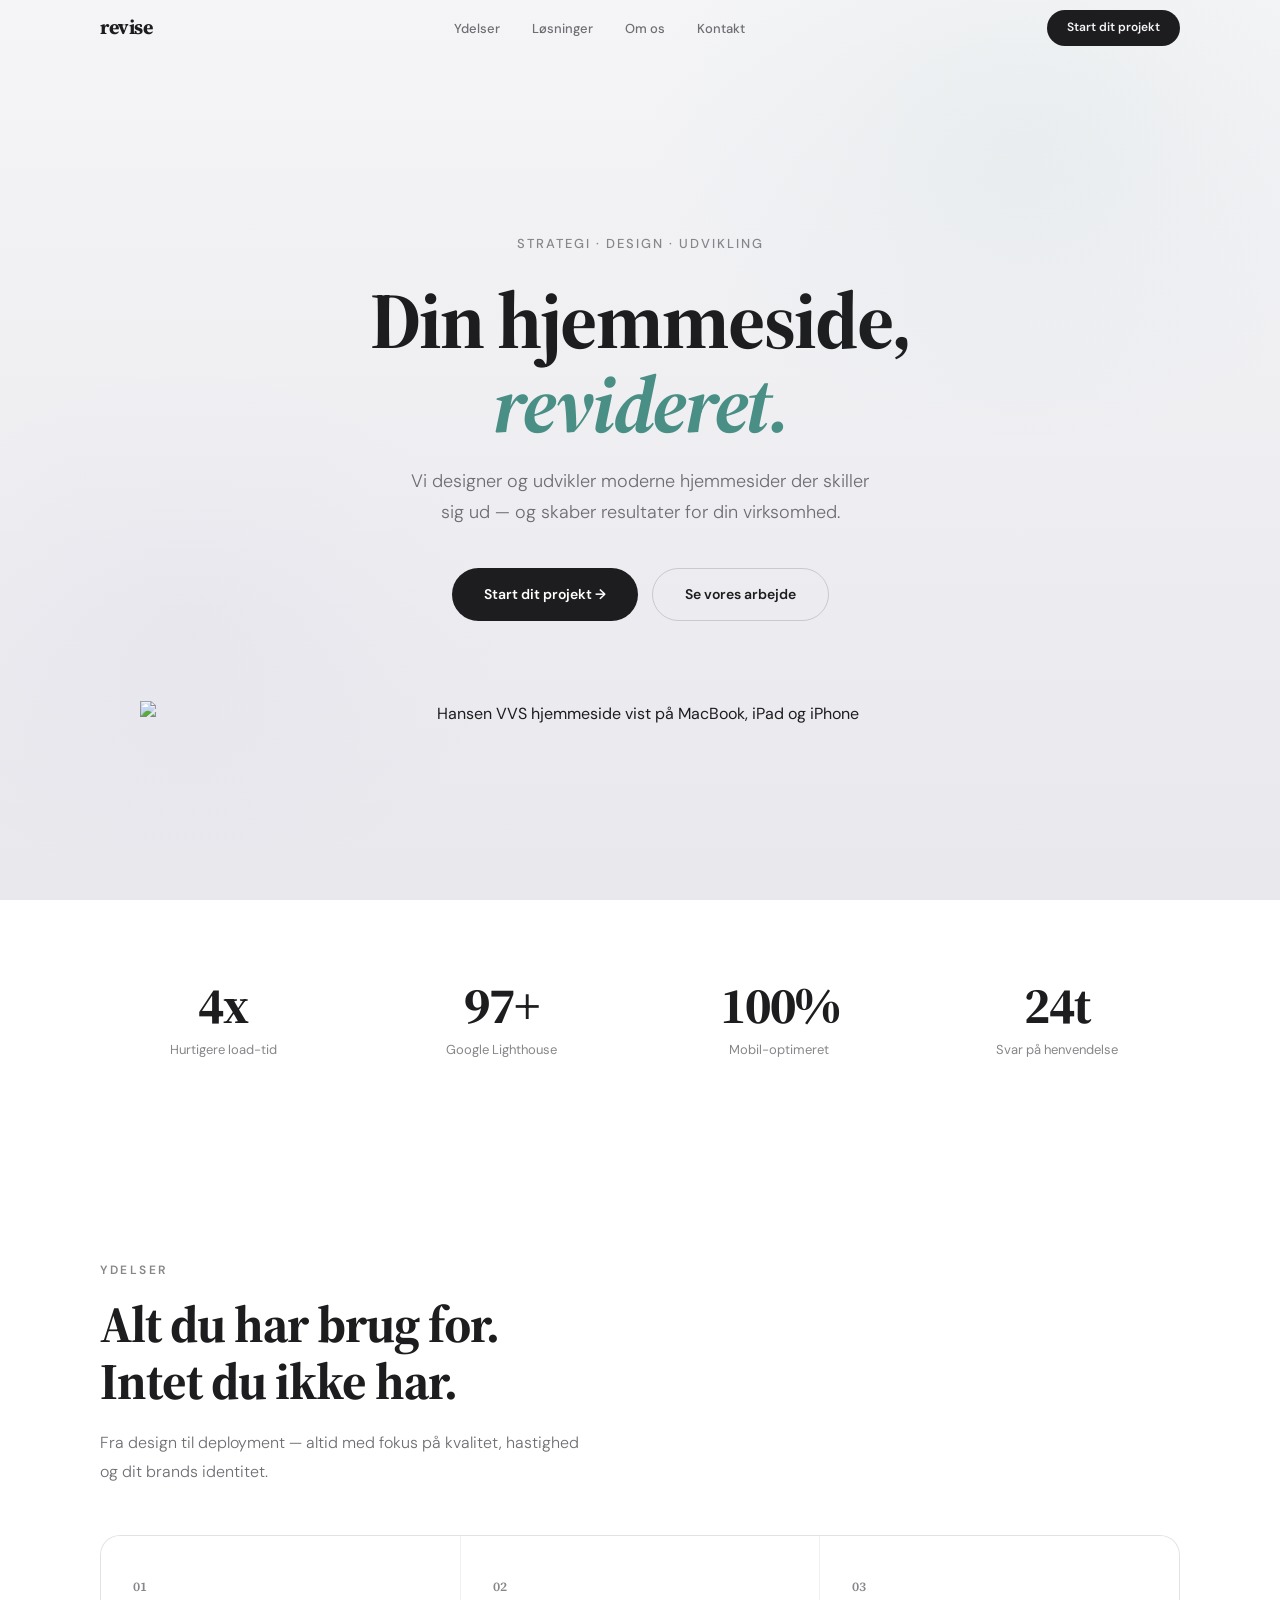
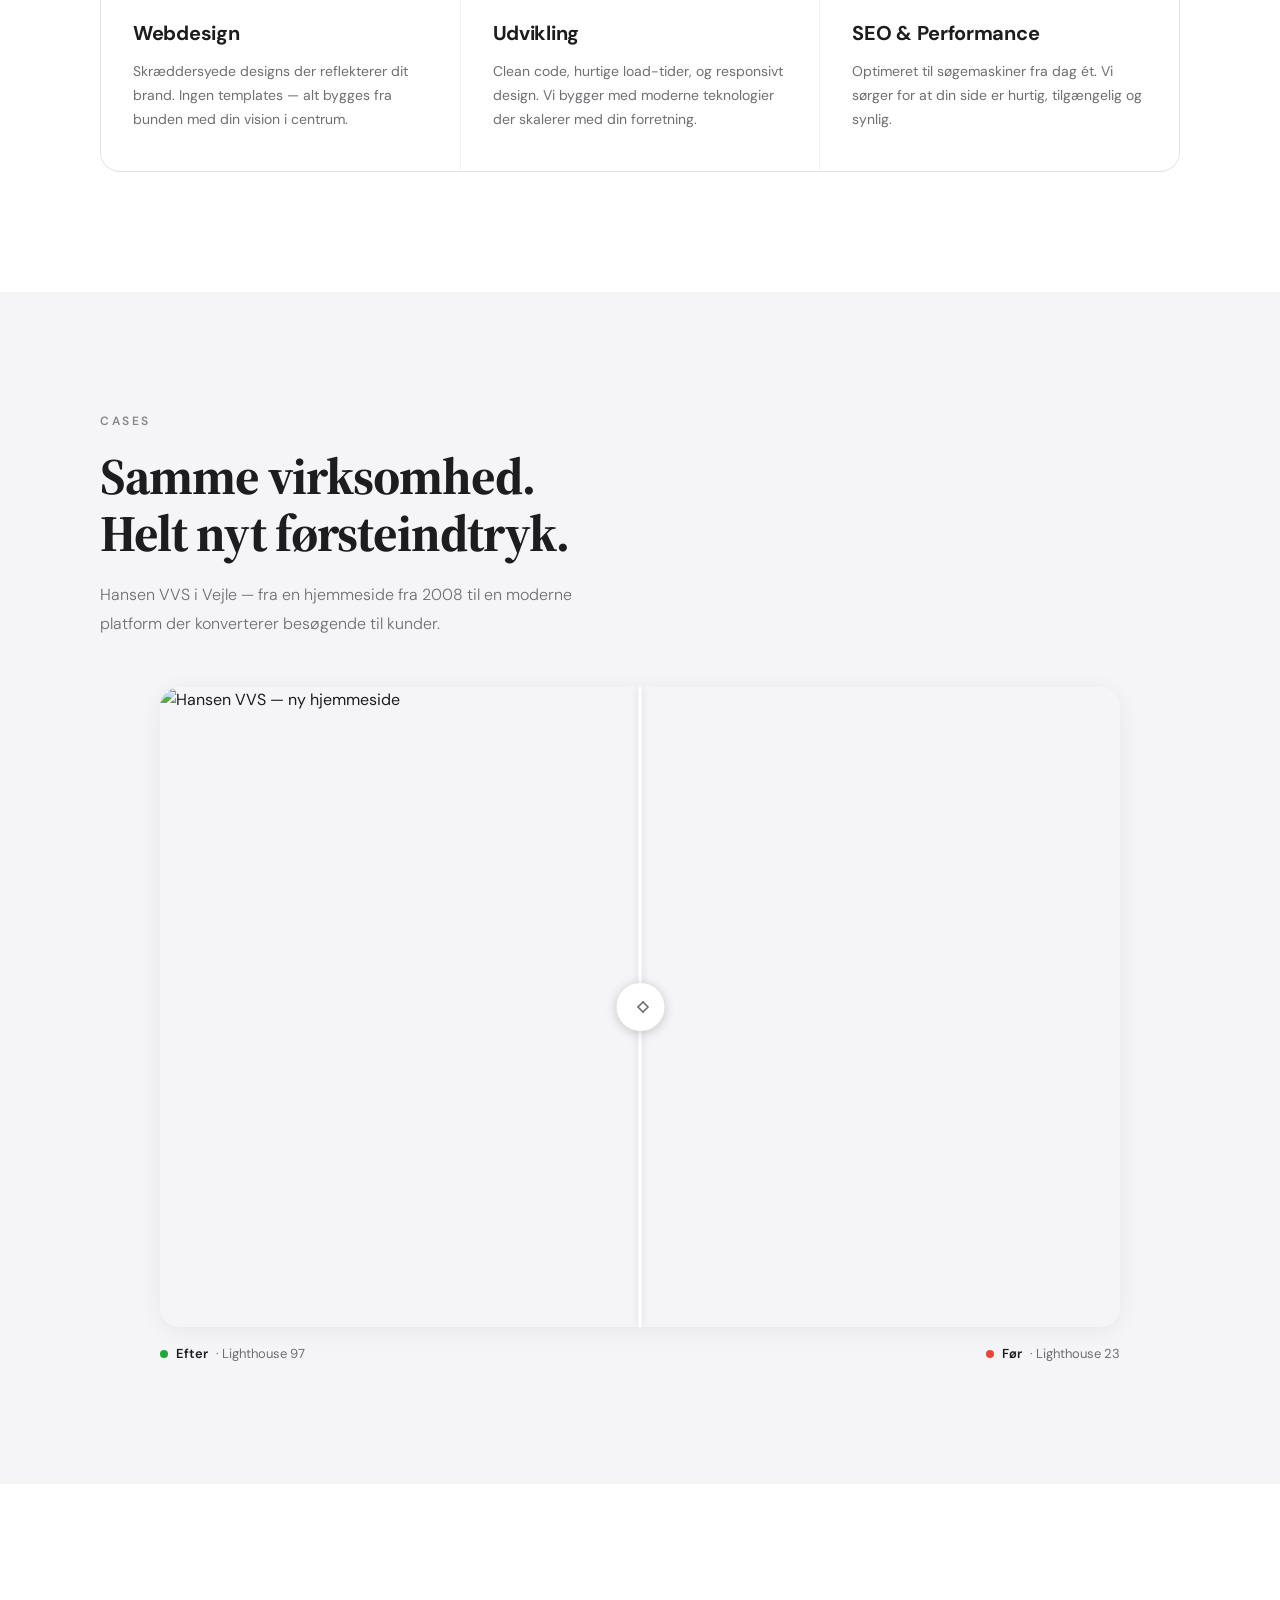
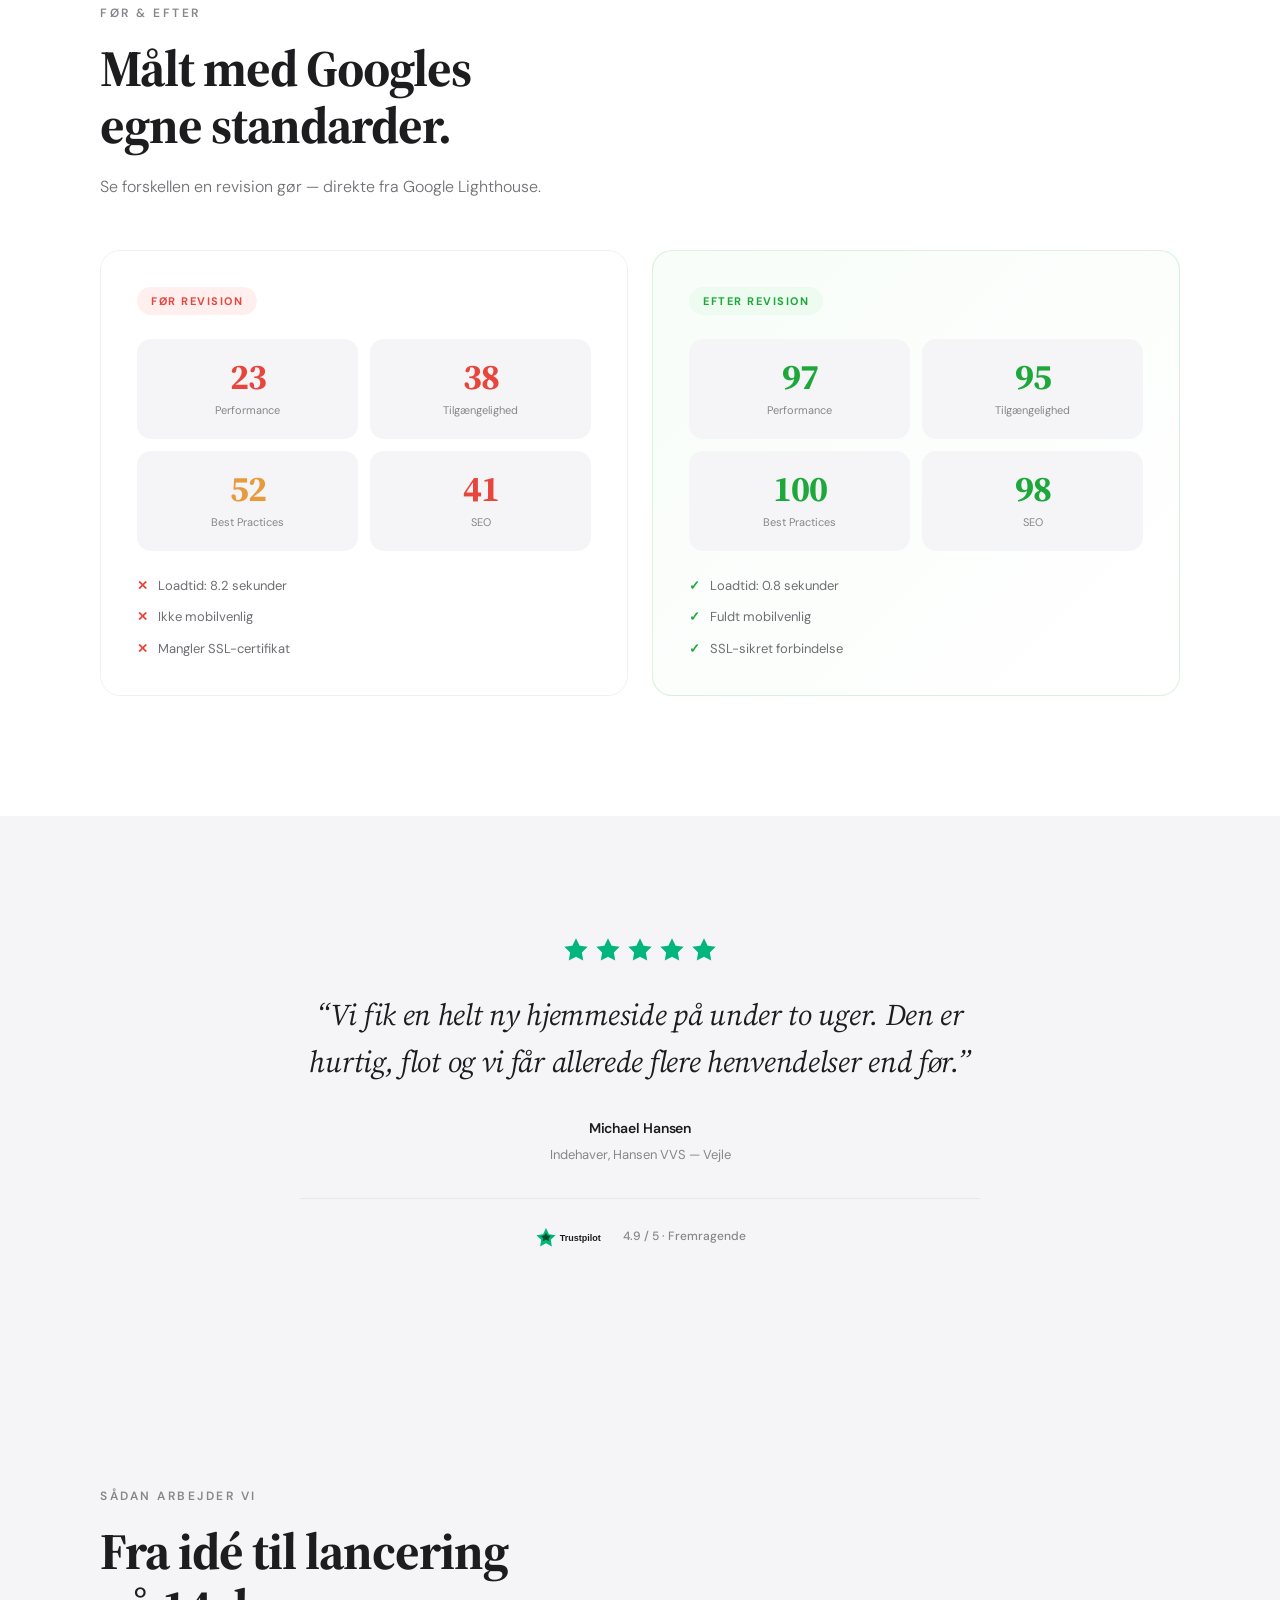
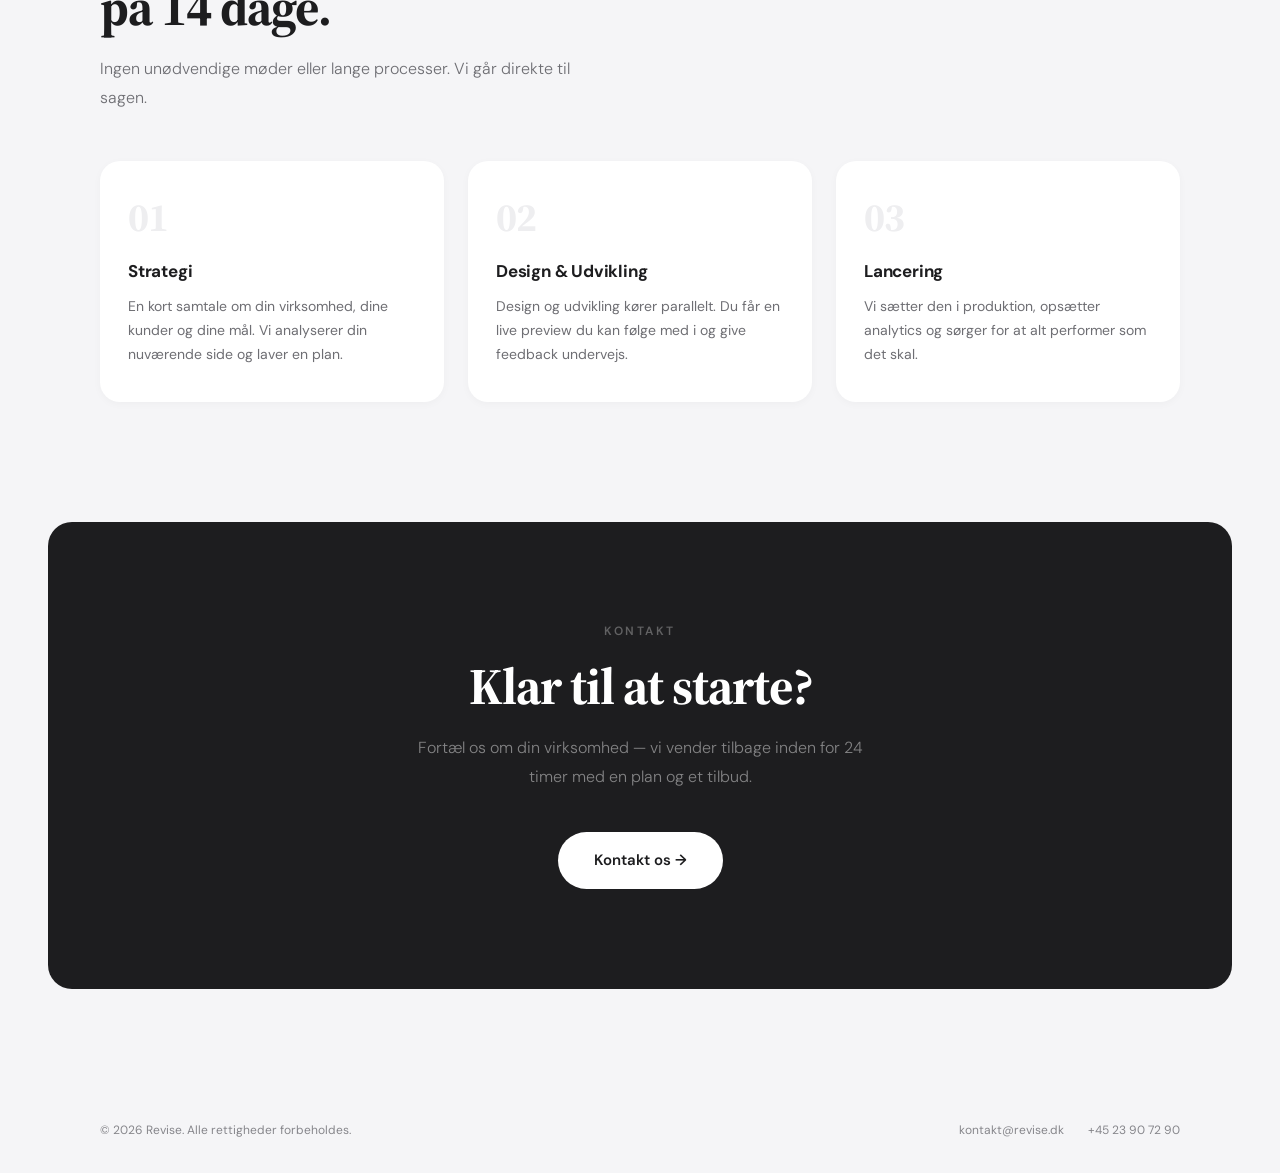
==== commit 801c06ce: "Komplet redesign: alle sider i nyt Apple-inspireret design Erstattet index.html med det nye forside-" ====
--- a/index.html
+++ b/index.html
@@ -3,528 +3,434 @@
 <head>
 <meta charset="UTF-8">
 <meta name="viewport" content="width=device-width, initial-scale=1.0">
-<title>Revise — Vi reviderer din digitale tilstedeværelse</title>
-<meta name="description" content="Strategisk digital design og udvikling. Vi bygger websites der gør indtryk.">
-<meta property="og:title" content="Revise — Vi reviderer din digitale tilstedeværelse">
-<meta property="og:description" content="Strategisk digital design og udvikling for ambitiøse virksomheder.">
-<meta property="og:type" content="website">
-<meta property="og:url" content="https://revise.dk">
-<meta property="og:image" content="https://revise.dk/og-image.png">
-<meta name="twitter:card" content="summary_large_image">
-<meta name="theme-color" content="#f4f1ea">
-<link rel="canonical" href="https://revise.dk/">
-<script type="application/ld+json">
-{
-  "@context": "https://schema.org",
-  "@type": "ProfessionalService",
-  "name": "Revise",
-  "url": "https://revise.dk",
-  "email": "kontakt@revise.dk",
-  "description": "Strategisk digital design og udvikling. Vi bygger websites der gør indtryk.",
-  "areaServed": {"@type": "Country", "name": "Denmark"},
-  "serviceType": ["Webdesign", "Webudvikling", "SEO", "Hosting"],
-  "knowsLanguage": ["da", "en"],
-  "sameAs": []
+<title>Revise &mdash; Vi reviderer din digitale tilstedev&aelig;relse</title>
+<link rel="preconnect" href="https://fonts.googleapis.com">
+<link href="https://fonts.googleapis.com/css2?family=Source+Serif+4:ital,wght@0,400;0,600;0,700;1,400&family=DM+Sans:wght@300;400;500;600;700&display=swap" rel="stylesheet">
+<style>
+*,*::before,*::after{margin:0;padding:0;box-sizing:border-box}
+
+:root{
+  --bg:#f5f5f7;
+  --bg-white:#fff;
+  --bg-subtle:#eeeef0;
+  --border:rgba(0,0,0,.06);
+  --text:#1d1d1f;
+  --text-mid:#6e6e73;
+  --text-light:#86868b;
+  --serif:'Source Serif 4',Georgia,serif;
+  --sans:'DM Sans',-apple-system,sans-serif;
+  --max:1080px;
 }
-</script>
-<link rel="icon" href="data:image/svg+xml,<svg xmlns='http://www.w3.org/2000/svg' viewBox='0 0 80 80'><rect x='6' y='6' width='68' height='68' fill='%23ffffff' stroke='%231a1714' stroke-width='4' rx='5'/><polygon points='74,6 74,34 46,6' fill='%231a1714' opacity='0.25'/><line x1='46' y1='6' x2='74' y2='34' stroke='%231a1714' stroke-width='2.5' opacity='0.6'/></svg>">
-<link rel="preconnect" href="https://fonts.googleapis.com">
-<link rel="preconnect" href="https://fonts.gstatic.com" crossorigin>
-<link href="https://fonts.googleapis.com/css2?family=Instrument+Sans:wght@400;500;600;700&family=DM+Sans:wght@300;400;500&display=swap" rel="stylesheet">
-<link rel="preload" href="assets/slide-efter.jpg?v=4" as="image">
-<link rel="stylesheet" href="styles.css?v=3">
-<style>
-  /* Page-specific: hero animation timing */
-  .hero-overline { animation: fadeUp 0.9s ease 0.2s both; }
-  .hero h1 { animation: fadeUp 0.9s ease 0.55s both; }
-  .hero-sub { animation: fadeUp 0.9s ease 0.9s both; }
-  .hero-cta-row { animation: fadeUp 0.9s ease 1.2s both; }
-  .hero-fold { animation: fadeIn 1.5s ease 0.6s both; }
-
-  /* Page-specific: hero layout */
-  .hero {
-    min-height: 100vh;
-    display: flex;
-    flex-direction: column;
-    justify-content: center;
-    padding: 160px 48px 120px;
-    position: relative;
-  }
-  .hero-overline {
-    font-size: 11px;
-    letter-spacing: 5px;
-    text-transform: uppercase;
-    opacity: 0.4;
-    margin-bottom: 28px;
-  }
-  .hero h1 {
-    font-family: var(--font-display);
-    font-weight: 600;
-    font-size: clamp(42px, 7vw, 88px);
-    line-height: 1.05;
-    letter-spacing: -2px;
-    max-width: 900px;
-  }
-  .hero-sub {
-    font-size: clamp(16px, 2vw, 20px);
-    opacity: 0.4;
-    max-width: 520px;
-    margin-top: 28px;
-    line-height: 1.7;
-  }
-  .hero-cta-row {
-    display: flex;
-    gap: 16px;
-    margin-top: 48px;
-  }
-  .hero-fold {
-    position: absolute;
-    right: 48px;
-    bottom: 80px;
-    opacity: 0.04;
-  }
-
-  /* Teaser "see all" link */
-  .section-more {
-    display: inline-block;
-    margin-top: 40px;
-    font-family: var(--font-display);
-    font-weight: 500;
-    font-size: 15px;
-    color: var(--fg);
-    opacity: 0.5;
-    text-decoration: none;
-    transition: opacity 0.3s ease;
-    letter-spacing: 0.3px;
-  }
-  .section-more:hover { opacity: 1; }
-
-  @media (max-width: 768px) {
-    .hero { padding: 140px 24px 80px; }
-    .hero-fold { display: none; }
-    .hero-cta-row { flex-direction: column; }
-    .btn-primary, .btn-secondary { text-align: center; }
-  }
+
+html{scroll-behavior:smooth}
+body{font-family:var(--sans);background:var(--bg);color:var(--text);line-height:1.65;-webkit-font-smoothing:antialiased;overflow-x:hidden}
+
+/* ── NAV ── */
+.nav{position:fixed;top:0;left:0;right:0;z-index:100;height:56px;display:flex;align-items:center;padding:0 clamp(20px,4vw,48px);transition:all .3s}
+.nav.scrolled{background:rgba(245,245,247,.8);backdrop-filter:blur(20px);-webkit-backdrop-filter:blur(20px);border-bottom:1px solid var(--border)}
+.nav-inner{max-width:var(--max);margin:0 auto;width:100%;display:flex;align-items:center;justify-content:space-between}
+.nav-brand{font-family:var(--serif);font-size:20px;font-weight:700;color:var(--text);text-decoration:none;letter-spacing:-.5px}
+.nav-links{display:flex;gap:32px;list-style:none}
+.nav-links a{font-size:13px;color:var(--text-mid);text-decoration:none;font-weight:500;transition:color .2s}
+.nav-links a:hover{color:var(--text)}
+.nav-cta{background:var(--text);color:var(--bg);padding:8px 20px;border-radius:100px;font-size:12px;font-weight:600;text-decoration:none;transition:all .2s}
+.nav-cta:hover{opacity:.8}
+
+/* ── HERO ── */
+.hero{min-height:100vh;display:flex;flex-direction:column;align-items:center;justify-content:center;text-align:center;padding:120px clamp(20px,4vw,48px) 60px;position:relative;background:linear-gradient(180deg,#f5f5f7 0%,#e8e8ed 100%)}
+.hero::before{content:'';position:absolute;top:-20%;right:-10%;width:60%;height:70%;background:radial-gradient(ellipse,rgba(74,143,133,.06),transparent 70%);pointer-events:none}
+.hero::after{content:'';position:absolute;bottom:0;left:-10%;width:50%;height:60%;background:radial-gradient(ellipse,rgba(120,100,180,.04),transparent 70%);pointer-events:none}
+.hero-label{font-size:13px;font-weight:500;letter-spacing:2px;text-transform:uppercase;color:var(--text-light);margin-bottom:24px}
+.hero h1{font-family:var(--serif);font-size:clamp(44px,7vw,80px);font-weight:700;line-height:1.05;letter-spacing:-2px;margin-bottom:20px;max-width:700px}
+.hero h1 em{font-style:italic;color:#4a8f85}
+.hero-desc{font-size:18px;color:var(--text-mid);line-height:1.7;margin-bottom:40px;max-width:480px;font-weight:300}
+.hero-actions{display:flex;gap:14px;flex-wrap:wrap;justify-content:center;margin-bottom:80px}
+.btn{display:inline-flex;align-items:center;gap:8px;padding:14px 32px;border-radius:100px;font-size:14px;font-weight:600;text-decoration:none;transition:all .25s}
+.btn-dark{background:var(--text);color:var(--bg-white)}
+.btn-dark:hover{opacity:.85;transform:translateY(-1px)}
+.btn-ghost{background:transparent;color:var(--text);border:1.5px solid rgba(0,0,0,.15)}
+.btn-ghost:hover{border-color:var(--text)}
+
+/* ── HERO DEVICE IMAGE ── */
+.hero-devices{width:100%;max-width:1000px;margin:0 auto}
+.hero-devices img{width:100%;height:auto;display:block}
+
+/* ── STATS ── */
+.stats{padding:80px clamp(20px,4vw,48px);background:var(--bg-white)}
+.stats-inner{max-width:var(--max);margin:0 auto;display:grid;grid-template-columns:repeat(4,1fr);gap:32px;text-align:center}
+.stat-num{font-family:var(--serif);font-size:clamp(36px,4vw,52px);font-weight:700;color:var(--text);line-height:1;letter-spacing:-1px}
+.stat-label{font-size:13px;color:var(--text-light);margin-top:8px;font-weight:400}
+
+/* ── SECTION HELPERS ── */
+.s-pad{padding:clamp(80px,10vw,120px) clamp(20px,4vw,48px)}
+.s-inner{max-width:var(--max);margin:0 auto}
+.eyebrow{font-size:12px;font-weight:600;letter-spacing:2.5px;text-transform:uppercase;color:var(--text-light);margin-bottom:16px}
+.s-h2{font-family:var(--serif);font-size:clamp(32px,4vw,52px);font-weight:700;letter-spacing:-1px;line-height:1.1;margin-bottom:20px}
+.s-desc{font-size:16px;line-height:1.8;color:var(--text-mid);max-width:480px;font-weight:300}
+
+/* ── SERVICES ── */
+.services{background:var(--bg-white)}
+.srv-grid{display:grid;grid-template-columns:repeat(3,1fr);gap:1px;margin-top:48px;background:var(--border);border:1px solid var(--border);border-radius:20px;overflow:hidden}
+.srv-card{background:var(--bg-white);padding:40px 32px}
+.srv-num{font-family:var(--serif);font-size:13px;font-weight:600;color:var(--text-light);margin-bottom:20px}
+.srv-card h3{font-size:20px;font-weight:700;margin-bottom:10px;letter-spacing:-.3px}
+.srv-card p{font-size:14px;color:var(--text-mid);line-height:1.7}
+
+/* ── TRANSFORMATION SLIDER ── */
+.transform{background:var(--bg)}
+.slider-wrap{position:relative;max-width:960px;margin:48px auto 0;border-radius:20px;overflow:hidden;cursor:col-resize;box-shadow:0 4px 24px rgba(0,0,0,.06);aspect-ratio:1370/914;-webkit-user-select:none;user-select:none}
+.slider-wrap img{position:absolute;top:0;left:0;width:100%;height:100%;object-fit:cover;pointer-events:none;display:block}
+.slider-img-after{z-index:1}
+.slider-img-before{z-index:2;clip-path:inset(0 0 0 50%)}
+.slider-handle{position:absolute;top:0;bottom:0;left:50%;z-index:3;width:3px;background:var(--bg-white);transform:translateX(-50%);pointer-events:none;box-shadow:0 0 8px rgba(0,0,0,.15)}
+.slider-knob{position:absolute;top:50%;left:50%;transform:translate(-50%,-50%);width:48px;height:48px;border-radius:50%;background:var(--bg-white);box-shadow:0 2px 12px rgba(0,0,0,.2);display:flex;align-items:center;justify-content:center;pointer-events:none}
+.slider-knob svg{width:20px;height:20px;color:var(--text-mid)}
+.slider-labels{display:flex;justify-content:space-between;margin-top:16px;max-width:960px;margin-left:auto;margin-right:auto}
+.slider-label{font-size:13px;font-weight:600;display:flex;align-items:center;gap:8px}
+.slider-label-dot{width:8px;height:8px;border-radius:50%}
+.dot-red{background:#e8453c}
+.dot-green{background:#1ea83b}
+.slider-label span{color:var(--text-mid);font-weight:400}
+
+/* ── LIGHTHOUSE ── */
+.lighthouse{background:var(--bg-white)}
+.ba-grid{display:grid;grid-template-columns:1fr 1fr;gap:24px;margin-top:48px}
+.ba-card{border-radius:20px;padding:36px;border:1px solid var(--border)}
+.ba-after{border-color:rgba(30,168,59,.15);background:linear-gradient(135deg,#f8fdf9,#fff)}
+.ba-tag{display:inline-block;font-size:11px;font-weight:700;letter-spacing:1.5px;text-transform:uppercase;padding:5px 14px;border-radius:100px;margin-bottom:24px}
+.ba-tag-red{background:#fff0ef;color:#e8453c}
+.ba-tag-green{background:#eefbf0;color:#1ea83b}
+.ba-scores{display:grid;grid-template-columns:1fr 1fr;gap:12px;margin-bottom:24px}
+.ba-score{text-align:center;padding:20px 8px;border-radius:14px;background:var(--bg)}
+.ba-score-num{font-family:var(--serif);font-size:36px;font-weight:700;line-height:1;letter-spacing:-1px}
+.ba-score-num.red{color:#e8453c}
+.ba-score-num.orange{color:#e89a3c}
+.ba-score-num.green{color:#1ea83b}
+.ba-score-label{font-size:11px;color:var(--text-light);margin-top:6px}
+.ba-list{list-style:none;display:flex;flex-direction:column;gap:10px}
+.ba-list li{display:flex;align-items:center;gap:10px;font-size:13px;color:var(--text-mid)}
+.ba-list .x{color:#e8453c;font-weight:700}
+.ba-list .ok{color:#1ea83b;font-weight:700}
+
+/* ── SOCIAL PROOF ── */
+.proof{background:var(--bg);overflow:hidden}
+.proof-inner{max-width:680px;margin:0 auto;text-align:center}
+.proof-stars{display:flex;gap:4px;justify-content:center;margin-bottom:28px}
+.proof-star{width:28px;height:28px}
+.proof-quote{font-family:var(--serif);font-size:clamp(22px,3vw,30px);font-weight:400;line-height:1.55;letter-spacing:-.3px;color:var(--text);margin-bottom:32px;font-style:italic}
+.proof-author{display:flex;flex-direction:column;align-items:center;gap:4px}
+.proof-name{font-size:14px;font-weight:600;color:var(--text);letter-spacing:-.1px}
+.proof-role{font-size:13px;color:var(--text-light);font-weight:400}
+.proof-tp{display:flex;align-items:center;gap:8px;justify-content:center;margin-top:32px;padding-top:28px;border-top:1px solid var(--border)}
+.proof-tp svg{height:20px;width:auto}
+.proof-tp span{font-size:12px;color:var(--text-light);font-weight:500}
+
+/* ── PROCESS ── */
+.process{background:var(--bg)}
+.process-grid{display:grid;grid-template-columns:repeat(3,1fr);gap:24px;margin-top:48px}
+.process-card{background:var(--bg-white);border-radius:20px;padding:36px 28px;box-shadow:0 2px 8px rgba(0,0,0,.03)}
+.process-step{font-family:var(--serif);font-size:40px;font-weight:700;color:var(--bg-subtle);line-height:1;margin-bottom:20px;letter-spacing:-1px}
+.process-card h3{font-size:17px;font-weight:700;margin-bottom:10px;letter-spacing:-.2px}
+.process-card p{font-size:14px;color:var(--text-mid);line-height:1.7}
+
+/* ── CTA ── */
+.cta{background:var(--text);color:var(--bg-white);text-align:center;border-radius:24px;margin:0 clamp(20px,4vw,48px);padding:clamp(60px,8vw,100px) clamp(20px,4vw,48px)}
+.cta-wrap{margin-bottom:clamp(60px,8vw,100px)}
+.cta .s-h2{color:var(--bg-white)}
+.cta .s-desc{color:rgba(255,255,255,.45);margin:0 auto 40px}
+.btn-white{background:var(--bg-white);color:var(--text);padding:16px 36px;border-radius:100px;font-size:15px;font-weight:600;text-decoration:none;display:inline-flex;align-items:center;gap:8px;transition:all .25s}
+.btn-white:hover{transform:translateY(-2px);box-shadow:0 8px 24px rgba(0,0,0,.3)}
+
+/* ── FOOTER ── */
+.footer{padding:32px clamp(20px,4vw,48px)}
+.footer-inner{max-width:var(--max);margin:0 auto;display:flex;justify-content:space-between;align-items:center;flex-wrap:wrap;gap:12px}
+.footer-left{font-size:12px;color:var(--text-light)}
+.footer-right{display:flex;gap:24px}
+.footer-right a{font-size:12px;color:var(--text-light);text-decoration:none;transition:color .2s}
+.footer-right a:hover{color:var(--text)}
+
+/* ── RESPONSIVE ── */
+@media(max-width:1024px){
+  .transform-grid{grid-template-columns:1fr;gap:16px}
+  .transform-arrow{transform:rotate(90deg)}
+  .ba-grid{grid-template-columns:1fr}
+}
+@media(max-width:768px){
+  .nav-links{display:none}
+  .stats-inner{grid-template-columns:1fr 1fr;gap:24px}
+  .srv-grid,.process-grid{grid-template-columns:1fr}
+  .hero h1{letter-spacing:-1px}
+  .cta{margin:0 12px;border-radius:20px}
+}
+
+/* ── REVEAL ── */
+.r{opacity:0;transform:translateY(20px);transition:opacity .8s cubic-bezier(.25,.1,.25,1),transform .8s cubic-bezier(.25,.1,.25,1)}
+.r.v{opacity:1;transform:none}
+.r-d1{transition-delay:.1s}
+.r-d2{transition-delay:.2s}
+.r-d3{transition-delay:.3s}
 </style>
 </head>
 <body>
 
-<!-- Page load animation -->
-<div class="loader" id="loader" aria-hidden="true">
-  <svg viewBox="0 0 80 80" xmlns="http://www.w3.org/2000/svg">
-    <rect x="6" y="6" width="68" height="68" fill="none" stroke="#1a1714" stroke-width="2.8" rx="5"/>
-    <polygon points="74,6 74,34 46,6" fill="#1a1714" opacity="0.18"/>
-    <line x1="46" y1="6" x2="74" y2="34" stroke="#1a1714" stroke-width="2" opacity="0.45"/>
-  </svg>
+<!-- NAV -->
+<nav class="nav" id="nav">
+  <div class="nav-inner">
+    <a href="#" class="nav-brand">revise</a>
+    <ul class="nav-links">
+      <li><a href="ydelser.html">Ydelser</a></li>
+      <li><a href="loesninger.html">L&oslash;sninger</a></li>
+      <li><a href="om.html">Om os</a></li>
+      <li><a href="kontakt.html">Kontakt</a></li>
+    </ul>
+    <a href="kontakt.html" class="nav-cta">Start dit projekt</a>
+  </div>
+</nav>
+
+<!-- HERO -->
+<section class="hero">
+  <div class="hero-label r">Strategi &middot; Design &middot; Udvikling</div>
+  <h1 class="r r-d1">Din hjemmeside,<br><em>revideret.</em></h1>
+  <p class="hero-desc r r-d2">Vi designer og udvikler moderne hjemmesider der skiller sig ud &mdash; og skaber resultater for din virksomhed.</p>
+  <div class="hero-actions r r-d2">
+    <a href="kontakt.html" class="btn btn-dark">Start dit projekt &rarr;</a>
+    <a href="#cases" class="btn btn-ghost">Se vores arbejde</a>
+  </div>
+  <div class="hero-devices r r-d3">
+    <img src="assets/devices-clean.png" alt="Hansen VVS hjemmeside vist p&aring; MacBook, iPad og iPhone">
+  </div>
+</section>
+
+<!-- STATS -->
+<section class="stats">
+  <div class="stats-inner">
+    <div class="r"><div class="stat-num" data-count="4" data-suffix="x">0x</div><div class="stat-label">Hurtigere load-tid</div></div>
+    <div class="r r-d1"><div class="stat-num" data-count="97" data-suffix="+">0+</div><div class="stat-label">Google Lighthouse</div></div>
+    <div class="r r-d2"><div class="stat-num" data-count="100" data-suffix="%">0%</div><div class="stat-label">Mobil-optimeret</div></div>
+    <div class="r r-d3"><div class="stat-num" data-count="24" data-suffix="t">0t</div><div class="stat-label">Svar p&aring; henvendelse</div></div>
+  </div>
+</section>
+
+<!-- SERVICES -->
+<section class="services s-pad" id="ydelser">
+  <div class="s-inner">
+    <div class="eyebrow r">Ydelser</div>
+    <h2 class="s-h2 r">Alt du har brug for.<br>Intet du ikke har.</h2>
+    <p class="s-desc r">Fra design til deployment &mdash; altid med fokus p&aring; kvalitet, hastighed og dit brands identitet.</p>
+    <div class="srv-grid r">
+      <div class="srv-card">
+        <div class="srv-num">01</div>
+        <h3>Webdesign</h3>
+        <p>Skr&aelig;ddersyede designs der reflekterer dit brand. Ingen templates &mdash; alt bygges fra bunden med din vision i centrum.</p>
+      </div>
+      <div class="srv-card">
+        <div class="srv-num">02</div>
+        <h3>Udvikling</h3>
+        <p>Clean code, hurtige load-tider, og responsivt design. Vi bygger med moderne teknologier der skalerer med din forretning.</p>
+      </div>
+      <div class="srv-card">
+        <div class="srv-num">03</div>
+        <h3>SEO &amp; Performance</h3>
+        <p>Optimeret til s&oslash;gemaskiner fra dag &eacute;t. Vi s&oslash;rger for at din side er hurtig, tilg&aelig;ngelig og synlig.</p>
+      </div>
+    </div>
+  </div>
+</section>
+
+<!-- TRANSFORMATION -->
+<section class="transform s-pad" id="cases">
+  <div class="s-inner">
+    <div class="eyebrow r">Cases</div>
+    <h2 class="s-h2 r">Samme virksomhed.<br>Helt nyt f&oslash;rsteindtryk.</h2>
+    <p class="s-desc r">Hansen VVS i Vejle &mdash; fra en hjemmeside fra 2008 til en moderne platform der konverterer bes&oslash;gende til kunder.</p>
+    <div class="slider-wrap r" id="slider">
+      <img class="slider-img-after" src="assets/desk-efter.png" alt="Hansen VVS — ny hjemmeside">
+      <img class="slider-img-before" src="assets/desk-foer.png" alt="Hansen VVS — gammel hjemmeside">
+      <div class="slider-handle" id="sliderHandle">
+        <div class="slider-knob">
+          <svg viewBox="0 0 24 24" fill="none" stroke="currentColor" stroke-width="2" stroke-linecap="round"><polyline points="15 18 9 12 15 6"/><polyline points="9 18 15 12 9 6" transform="translate(6,0)"/></svg>
+        </div>
+      </div>
+    </div>
+    <div class="slider-labels r">
+      <div class="slider-label"><div class="slider-label-dot dot-green"></div>Efter <span>&middot; Lighthouse 97</span></div>
+      <div class="slider-label"><div class="slider-label-dot dot-red"></div>F&oslash;r <span>&middot; Lighthouse 23</span></div>
+    </div>
+  </div>
+</section>
+
+<!-- LIGHTHOUSE -->
+<section class="lighthouse s-pad">
+  <div class="s-inner">
+    <div class="eyebrow r">F&oslash;r &amp; efter</div>
+    <h2 class="s-h2 r">M&aring;lt med Googles<br>egne standarder.</h2>
+    <p class="s-desc r">Se forskellen en revision g&oslash;r &mdash; direkte fra Google Lighthouse.</p>
+    <div class="ba-grid">
+      <div class="ba-card r">
+        <div class="ba-tag ba-tag-red">F&oslash;r revision</div>
+        <div class="ba-scores">
+          <div class="ba-score"><div class="ba-score-num red">23</div><div class="ba-score-label">Performance</div></div>
+          <div class="ba-score"><div class="ba-score-num red">38</div><div class="ba-score-label">Tilg&aelig;ngelighed</div></div>
+          <div class="ba-score"><div class="ba-score-num orange">52</div><div class="ba-score-label">Best Practices</div></div>
+          <div class="ba-score"><div class="ba-score-num red">41</div><div class="ba-score-label">SEO</div></div>
+        </div>
+        <ul class="ba-list">
+          <li><span class="x">&#10005;</span> Loadtid: 8.2 sekunder</li>
+          <li><span class="x">&#10005;</span> Ikke mobilvenlig</li>
+          <li><span class="x">&#10005;</span> Mangler SSL-certifikat</li>
+        </ul>
+      </div>
+      <div class="ba-card ba-after r r-d1">
+        <div class="ba-tag ba-tag-green">Efter revision</div>
+        <div class="ba-scores">
+          <div class="ba-score"><div class="ba-score-num green">97</div><div class="ba-score-label">Performance</div></div>
+          <div class="ba-score"><div class="ba-score-num green">95</div><div class="ba-score-label">Tilg&aelig;ngelighed</div></div>
+          <div class="ba-score"><div class="ba-score-num green">100</div><div class="ba-score-label">Best Practices</div></div>
+          <div class="ba-score"><div class="ba-score-num green">98</div><div class="ba-score-label">SEO</div></div>
+        </div>
+        <ul class="ba-list">
+          <li><span class="ok">&#10003;</span> Loadtid: 0.8 sekunder</li>
+          <li><span class="ok">&#10003;</span> Fuldt mobilvenlig</li>
+          <li><span class="ok">&#10003;</span> SSL-sikret forbindelse</li>
+        </ul>
+      </div>
+    </div>
+  </div>
+</section>
+
+<!-- SOCIAL PROOF -->
+<section class="proof s-pad">
+  <div class="proof-inner">
+    <div class="proof-stars r">
+      <svg class="proof-star" viewBox="0 0 24 24" fill="none"><polygon points="12,2 15.09,8.26 22,9.27 17,14.14 18.18,21.02 12,17.77 5.82,21.02 7,14.14 2,9.27 8.91,8.26" fill="#00b67a"/></svg>
+      <svg class="proof-star" viewBox="0 0 24 24" fill="none"><polygon points="12,2 15.09,8.26 22,9.27 17,14.14 18.18,21.02 12,17.77 5.82,21.02 7,14.14 2,9.27 8.91,8.26" fill="#00b67a"/></svg>
+      <svg class="proof-star" viewBox="0 0 24 24" fill="none"><polygon points="12,2 15.09,8.26 22,9.27 17,14.14 18.18,21.02 12,17.77 5.82,21.02 7,14.14 2,9.27 8.91,8.26" fill="#00b67a"/></svg>
+      <svg class="proof-star" viewBox="0 0 24 24" fill="none"><polygon points="12,2 15.09,8.26 22,9.27 17,14.14 18.18,21.02 12,17.77 5.82,21.02 7,14.14 2,9.27 8.91,8.26" fill="#00b67a"/></svg>
+      <svg class="proof-star" viewBox="0 0 24 24" fill="none"><polygon points="12,2 15.09,8.26 22,9.27 17,14.14 18.18,21.02 12,17.77 5.82,21.02 7,14.14 2,9.27 8.91,8.26" fill="#00b67a"/></svg>
+    </div>
+    <blockquote class="proof-quote r r-d1">&ldquo;Vi fik en helt ny hjemmeside p&aring; under to uger. Den er hurtig, flot og vi f&aring;r allerede flere henvendelser end f&oslash;r.&rdquo;</blockquote>
+    <div class="proof-author r r-d2">
+      <span class="proof-name">Michael Hansen</span>
+      <span class="proof-role">Indehaver, Hansen VVS &mdash; Vejle</span>
+    </div>
+    <div class="proof-tp r r-d2">
+      <svg viewBox="0 0 126 31" fill="none" xmlns="http://www.w3.org/2000/svg"><path d="M33.4 12.7l-10.2-1.5L18.6 1.6 14 11.2 3.8 12.7l7.4 7.2-1.7 10.2 9.1-4.8 9.1 4.8-1.7-10.2 7.4-7.2z" fill="#00b67a"/><path d="M23.5 22.1l-.8-4.8 3.5-3.4-4.8-.7L18.6 9l-2.8 4.2-4.8.7 3.5 3.4-.8 4.8 4.9-2.2 4.9 2.2z" fill="#005128"/><text x="40" y="22" font-family="Arial,sans-serif" font-size="14" font-weight="700" fill="#1d1d1f">Trustpilot</text></svg>
+      <span>4.9 / 5 &middot; Fremragende</span>
+    </div>
+  </div>
+</section>
+
+<!-- PROCESS -->
+<section class="process s-pad" id="proces">
+  <div class="s-inner">
+    <div class="eyebrow r">S&aring;dan arbejder vi</div>
+    <h2 class="s-h2 r">Fra id&eacute; til lancering<br>p&aring; 14 dage.</h2>
+    <p class="s-desc r">Ingen un&oslash;dvendige m&oslash;der eller lange processer. Vi g&aring;r direkte til sagen.</p>
+    <div class="process-grid">
+      <div class="process-card r">
+        <div class="process-step">01</div>
+        <h3>Strategi</h3>
+        <p>En kort samtale om din virksomhed, dine kunder og dine m&aring;l. Vi analyserer din nuv&aelig;rende side og laver en plan.</p>
+      </div>
+      <div class="process-card r r-d1">
+        <div class="process-step">02</div>
+        <h3>Design &amp; Udvikling</h3>
+        <p>Design og udvikling k&oslash;rer parallelt. Du f&aring;r en live preview du kan f&oslash;lge med i og give feedback undervejs.</p>
+      </div>
+      <div class="process-card r r-d2">
+        <div class="process-step">03</div>
+        <h3>Lancering</h3>
+        <p>Vi s&aelig;tter den i produktion, ops&aelig;tter analytics og s&oslash;rger for at alt performer som det skal.</p>
+      </div>
+    </div>
+  </div>
+</section>
+
+<!-- CTA -->
+<div class="cta-wrap">
+<section class="cta" id="kontakt">
+  <div class="eyebrow r" style="color:rgba(255,255,255,.3)">Kontakt</div>
+  <h2 class="s-h2 r">Klar til at starte?</h2>
+  <p class="s-desc r" style="color:rgba(255,255,255,.45);margin:0 auto 40px">Fort&aelig;l os om din virksomhed &mdash; vi vender tilbage inden for 24 timer med en plan og et tilbud.</p>
+  <a href="kontakt.html" class="btn-white r">Kontakt os &rarr;</a>
+</section>
 </div>
 
-<!-- ─── NAV ─── -->
-<nav>
-  <a href="index.html" class="nav-logo">
-    <svg viewBox="0 0 80 80" xmlns="http://www.w3.org/2000/svg">
-      <rect x="6" y="6" width="68" height="68" fill="none" stroke="#1a1714" stroke-width="2.8" rx="5"/>
-      <polygon points="74,6 74,34 46,6" fill="#1a1714" opacity="0.18"/>
-      <line x1="46" y1="6" x2="74" y2="34" stroke="#1a1714" stroke-width="2" opacity="0.45"/>
-    </svg>
-    <span>revise</span>
-  </a>
-  <ul class="nav-links">
-    <li><a href="index.html" class="current">Forside</a></li>
-    <li><a href="ydelser.html">Ydelser</a></li>
-    <li><a href="loesninger.html">L&oslash;sninger</a></li>
-    <li><a href="om.html">Om os</a></li>
-  </ul>
-  <a href="kontakt.html" class="nav-cta">Kontakt os</a>
-  <button class="mobile-toggle" aria-label="Abn menu"><span></span><span></span><span></span></button>
-</nav>
-
-<!-- Mobile menu overlay -->
-<div class="mobile-menu" id="mobileMenu">
-  <a href="index.html" onclick="closeMenu()">Forside</a>
-  <a href="ydelser.html" onclick="closeMenu()">Ydelser</a>
-  <a href="loesninger.html" onclick="closeMenu()">L&oslash;sninger</a>
-  <a href="om.html" onclick="closeMenu()">Om os</a>
-  <a href="kontakt.html" class="mobile-cta" onclick="closeMenu()">Kontakt os</a>
-</div>
-
-<main>
-<!-- ─── HERO ─── -->
-<section class="hero">
-  <p class="hero-overline">Strategi &middot; Design &middot; Udvikling</p>
-  <h1>Din hjemmeside,<br>revideret.</h1>
-  <p class="hero-sub">Din online tilstedeværelse fortjener en revision. Vi designer og udvikler moderne hjemmesider der skiller sig ud og skaber resultater for din virksomhed.</p>
-  <div class="hero-cta-row">
-    <a href="kontakt.html" class="btn-primary">Start dit projekt</a>
-    <a href="loesninger.html" class="btn-secondary">Se vores l&oslash;sninger</a>
-  </div>
-  <div class="scroll-hint" aria-hidden="true">
-    <span>Scroll</span>
-    <div class="arrow-down"></div>
-  </div>
-  <div class="hero-fold">
-    <svg viewBox="0 0 400 400" width="400" xmlns="http://www.w3.org/2000/svg">
-      <rect x="20" y="20" width="360" height="360" fill="none" stroke="#1a1714" stroke-width="3" rx="12"/>
-      <polygon points="380,20 380,140 260,20" fill="#1a1714" opacity="0.3"/>
-      <line x1="260" y1="20" x2="380" y2="140" stroke="#1a1714" stroke-width="2" opacity="0.5"/>
-    </svg>
-  </div>
-</section>
-
-<!-- ─── VALUE STRIP ─── -->
-<div class="proof-strip">
-  <p>Skræddersyet design · Moderne teknologi · Hurtig levering · Personlig kontakt</p>
-</div>
-
-<!-- ─── SERVICES TEASER (3 cards) ─── -->
-<section>
-  <div class="reveal">
-    <p class="section-label">Ydelser</p>
-    <h2 class="section-title">Alt du har brug for.<br>Intet du ikke har.</h2>
-    <p class="section-desc">Vi tilbyder en komplet pakke fra design til deployment — altid med fokus på kvalitet, hastighed og dit brands identitet.</p>
-  </div>
-  <div class="services-grid reveal">
-    <div class="service-card">
-      <svg class="service-icon" viewBox="0 0 40 40" xmlns="http://www.w3.org/2000/svg">
-        <rect x="2" y="2" width="36" height="36" fill="none" stroke="currentColor" stroke-width="1.5" rx="4"/>
-        <line x1="2" y1="12" x2="38" y2="12" stroke="currentColor" stroke-width="1"/>
-        <rect x="8" y="18" width="12" height="8" fill="none" stroke="currentColor" stroke-width="1" rx="1"/>
-      </svg>
-      <h3>Webdesign</h3>
-      <p>Skræddersyede designs der reflekterer dit brand. Ingen templates — alt bygges fra bunden med din vision i centrum.</p>
-    </div>
-    <div class="service-card">
-      <svg class="service-icon" viewBox="0 0 40 40" xmlns="http://www.w3.org/2000/svg">
-        <polyline points="12,14 4,22 12,30" fill="none" stroke="currentColor" stroke-width="1.5" stroke-linecap="round"/>
-        <polyline points="28,14 36,22 28,30" fill="none" stroke="currentColor" stroke-width="1.5" stroke-linecap="round"/>
-        <line x1="22" y1="10" x2="18" y2="34" stroke="currentColor" stroke-width="1.5" stroke-linecap="round"/>
-      </svg>
-      <h3>Udvikling</h3>
-      <p>Clean code, hurtige load-tider, og responsivt design. Vi bygger med moderne teknologier der skalerer med din forretning.</p>
-    </div>
-    <div class="service-card">
-      <svg class="service-icon" viewBox="0 0 40 40" xmlns="http://www.w3.org/2000/svg">
-        <circle cx="20" cy="20" r="16" fill="none" stroke="currentColor" stroke-width="1.5"/>
-        <path d="M20,4 A16,16 0 0,1 36,20" fill="none" stroke="currentColor" stroke-width="2.5" stroke-linecap="round"/>
-        <circle cx="20" cy="20" r="3" fill="currentColor" opacity="0.4"/>
-      </svg>
-      <h3>SEO & Performance</h3>
-      <p>Optimeret til søgemaskiner fra dag ét. Vi sørger for at din side er hurtig, tilgængelig og synlig i søgeresultaterne.</p>
-    </div>
-  </div>
-  <div class="reveal" style="text-align:center;">
-    <a href="ydelser.html" class="section-more">Se alle ydelser &rarr;</a>
-  </div>
-</section>
-
-<!-- ─── BEFORE / AFTER ─── -->
-<section>
-  <div class="reveal">
-    <p class="section-label">F&oslash;r &amp; efter</p>
-    <h2 class="section-title">Din hjemmeside,<br>revideret.</h2>
-    <p class="section-desc">Se forskellen en revision g&oslash;r — m&aring;lt med Googles egne kvalitetsstandarder.</p>
-  </div>
-
-  <div class="compare reveal" id="compareSection">
-    <!-- BEFORE -->
-    <div class="compare-card compare-before">
-      <div class="compare-label"><span class="dot"></span> F&oslash;r revision</div>
-      <div class="gauges">
-        <div class="gauge-item">
-          <div class="gauge-wrap">
-            <svg class="gauge" viewBox="0 0 120 120">
-              <circle class="gauge-tint red" cx="60" cy="60" r="46"/>
-              <circle class="gauge-bg" cx="60" cy="60" r="50"/>
-              <circle class="gauge-fill red" cx="60" cy="60" r="50" stroke-dasharray="314.2" stroke-dashoffset="314.2" data-score="23"/>
-              <text class="gauge-score red" x="60" y="62" data-score="23">0</text>
-            </svg>
-          </div>
-          <span class="gauge-label">Performance</span>
-        </div>
-        <div class="gauge-item">
-          <div class="gauge-wrap">
-            <svg class="gauge" viewBox="0 0 120 120">
-              <circle class="gauge-tint red" cx="60" cy="60" r="46"/>
-              <circle class="gauge-bg" cx="60" cy="60" r="50"/>
-              <circle class="gauge-fill red" cx="60" cy="60" r="50" stroke-dasharray="314.2" stroke-dashoffset="314.2" data-score="38"/>
-              <text class="gauge-score red" x="60" y="62" data-score="38">0</text>
-            </svg>
-          </div>
-          <span class="gauge-label">Tilg&aelig;ngelighed</span>
-        </div>
-        <div class="gauge-item">
-          <div class="gauge-wrap">
-            <svg class="gauge" viewBox="0 0 120 120">
-              <circle class="gauge-tint orange" cx="60" cy="60" r="46"/>
-              <circle class="gauge-bg" cx="60" cy="60" r="50"/>
-              <circle class="gauge-fill orange" cx="60" cy="60" r="50" stroke-dasharray="314.2" stroke-dashoffset="314.2" data-score="52"/>
-              <text class="gauge-score orange" x="60" y="62" data-score="52">0</text>
-            </svg>
-          </div>
-          <span class="gauge-label">Best Practices</span>
-        </div>
-        <div class="gauge-item">
-          <div class="gauge-wrap">
-            <svg class="gauge" viewBox="0 0 120 120">
-              <circle class="gauge-tint red" cx="60" cy="60" r="46"/>
-              <circle class="gauge-bg" cx="60" cy="60" r="50"/>
-              <circle class="gauge-fill red" cx="60" cy="60" r="50" stroke-dasharray="314.2" stroke-dashoffset="314.2" data-score="41"/>
-              <text class="gauge-score red" x="60" y="62" data-score="41">0</text>
-            </svg>
-          </div>
-          <span class="gauge-label">SEO</span>
-        </div>
-      </div>
-      <div class="compare-extras">
-        <div class="extra"><span class="extra-icon">&#10005;</span> Loadtid: 8.2 sekunder</div>
-        <div class="extra"><span class="extra-icon">&#10005;</span> Ikke mobilvenlig</div>
-        <div class="extra"><span class="extra-icon">&#10005;</span> Mangler SSL-certifikat</div>
-      </div>
-    </div>
-
-    <!-- ARROW -->
-    <div class="compare-arrow">
-      <svg viewBox="0 0 24 24" fill="none" xmlns="http://www.w3.org/2000/svg">
-        <path d="M5 12h14M13 6l6 6-6 6" stroke="currentColor" stroke-width="1.5" stroke-linecap="round" stroke-linejoin="round"/>
-      </svg>
-    </div>
-
-    <!-- AFTER -->
-    <div class="compare-card compare-after">
-      <div class="compare-label"><span class="dot"></span> Efter revision</div>
-      <div class="gauges">
-        <div class="gauge-item">
-          <div class="gauge-wrap">
-            <svg class="gauge" viewBox="0 0 120 120">
-              <circle class="gauge-tint green" cx="60" cy="60" r="46"/>
-              <circle class="gauge-bg" cx="60" cy="60" r="50"/>
-              <circle class="gauge-fill green" cx="60" cy="60" r="50" stroke-dasharray="314.2" stroke-dashoffset="314.2" data-score="97"/>
-              <text class="gauge-score green" x="60" y="62" data-score="97">0</text>
-            </svg>
-          </div>
-          <span class="gauge-label">Performance</span>
-        </div>
-        <div class="gauge-item">
-          <div class="gauge-wrap">
-            <svg class="gauge" viewBox="0 0 120 120">
-              <circle class="gauge-tint green" cx="60" cy="60" r="46"/>
-              <circle class="gauge-bg" cx="60" cy="60" r="50"/>
-              <circle class="gauge-fill green" cx="60" cy="60" r="50" stroke-dasharray="314.2" stroke-dashoffset="314.2" data-score="95"/>
-              <text class="gauge-score green" x="60" y="62" data-score="95">0</text>
-            </svg>
-          </div>
-          <span class="gauge-label">Tilg&aelig;ngelighed</span>
-        </div>
-        <div class="gauge-item">
-          <div class="gauge-wrap">
-            <svg class="gauge" viewBox="0 0 120 120">
-              <circle class="gauge-tint green" cx="60" cy="60" r="46"/>
-              <circle class="gauge-bg" cx="60" cy="60" r="50"/>
-              <circle class="gauge-fill green" cx="60" cy="60" r="50" stroke-dasharray="314.2" stroke-dashoffset="314.2" data-score="100"/>
-              <text class="gauge-score green" x="60" y="62" data-score="100">0</text>
-            </svg>
-          </div>
-          <span class="gauge-label">Best Practices</span>
-        </div>
-        <div class="gauge-item">
-          <div class="gauge-wrap">
-            <svg class="gauge" viewBox="0 0 120 120">
-              <circle class="gauge-tint green" cx="60" cy="60" r="46"/>
-              <circle class="gauge-bg" cx="60" cy="60" r="50"/>
-              <circle class="gauge-fill green" cx="60" cy="60" r="50" stroke-dasharray="314.2" stroke-dashoffset="314.2" data-score="98"/>
-              <text class="gauge-score green" x="60" y="62" data-score="98">0</text>
-            </svg>
-          </div>
-          <span class="gauge-label">SEO</span>
-        </div>
-      </div>
-      <div class="compare-extras">
-        <div class="extra"><span class="extra-icon">&#10003;</span> Loadtid: 0.8 sekunder</div>
-        <div class="extra"><span class="extra-icon">&#10003;</span> Fuldt mobilvenlig</div>
-        <div class="extra"><span class="extra-icon">&#10003;</span> SSL-sikret forbindelse</div>
-      </div>
-    </div>
-  </div>
-</section>
-
-<!-- ─── WEBSITE SLIDER ─── -->
-<section>
-  <div class="reveal" style="text-align:center; margin-bottom: 48px;">
-    <p class="section-label">Se forskellen</p>
-    <h2 class="section-title">Samme virksomhed.<br>Helt nyt f&oslash;rsteindtryk.</h2>
-    <p class="section-desc">Tr&aelig;k i slideren og se transformationen fra en typisk h&aring;ndv&aelig;rker-hjemmeside til en professionel online tilstedev&aelig;relse.</p>
-  </div>
-
-  <div class="reveal">
-    <div class="slider-container" id="imageSlider">
-      <div class="slider-img slider-after">
-        <img src="assets/slide-efter.jpg?v=4" alt="Hjemmeside efter revision af Revise" draggable="false" width="1280" height="800">
-        <span class="slider-badge slider-badge-after">Efter</span>
-      </div>
-      <div class="slider-img slider-before">
-        <img src="assets/slide-foer.jpg" alt="Typisk hjemmeside f&oslash;r revision" draggable="false" width="1280" height="800" loading="lazy">
-        <span class="slider-badge slider-badge-before">F&oslash;r</span>
-      </div>
-      <div class="slider-handle" id="sliderHandle">
-        <div class="slider-line"></div>
-        <div class="slider-grip">
-          <svg width="20" height="20" viewBox="0 0 20 20" fill="none">
-            <path d="M6 10L2 10M2 10L5 7M2 10L5 13" stroke="currentColor" stroke-width="1.5" stroke-linecap="round" stroke-linejoin="round"/>
-            <path d="M14 10L18 10M18 10L15 7M18 10L15 13" stroke="currentColor" stroke-width="1.5" stroke-linecap="round" stroke-linejoin="round"/>
-          </svg>
-        </div>
-        <div class="slider-line"></div>
-      </div>
-    </div>
-    <div style="display:flex; justify-content:space-between; max-width:900px; margin:12px auto 0; padding:0 4px;">
-      <span style="font-size:12px; color:rgba(26,23,20,0.3); letter-spacing:0.5px;">hansenvvs.dk &mdash; f&oslash;r</span>
-      <span style="font-size:12px; color:rgba(26,23,20,0.3); letter-spacing:0.5px;">hansenvvs.dk &mdash; efter</span>
-    </div>
-  </div>
-
-  <div class="reveal demo-links">
-    <a href="demo/foer/" class="demo-box">
-      <span class="demo-box-label">F&oslash;r</span>
-      <span class="demo-box-text">Se den gamle side live</span>
-      <span class="demo-box-arrow">&rarr;</span>
-    </a>
-    <a href="demo/efter/" class="demo-box">
-      <span class="demo-box-label">Efter</span>
-      <span class="demo-box-text">Se den nye side live</span>
-      <span class="demo-box-arrow">&rarr;</span>
-    </a>
-  </div>
-</section>
-
-<!-- ─── CTA BAND ─── -->
-<section class="cta-section">
-  <div class="reveal">
-    <p class="section-label">Kontakt</p>
-    <h2 class="section-title">Klar til at starte dit næste projekt?</h2>
-    <p class="section-desc">Fortæl os om din idé — vi vender tilbage inden for 24 timer.</p>
-    <a href="kontakt.html" class="btn-primary">Kontakt os</a>
-  </div>
-</section>
-
-</main>
-
-<!-- ─── FOOTER ─── -->
-<footer>
-  <div class="footer-left">
-    <svg viewBox="0 0 80 80" xmlns="http://www.w3.org/2000/svg">
-      <rect x="6" y="6" width="68" height="68" fill="none" stroke="#1a1714" stroke-width="2.4" rx="4"/>
-      <polygon points="74,6 74,34 46,6" fill="#1a1714" opacity="0.18"/>
-      <line x1="46" y1="6" x2="74" y2="34" stroke="#1a1714" stroke-width="1.8" opacity="0.45"/>
-    </svg>
-    <span>&copy; 2026 Revise. Alle rettigheder forbeholdes.</span>
-  </div>
-  <ul class="footer-links">
-    <li><a href="mailto:kontakt@revise.dk">kontakt@revise.dk</a></li>
-    <li><a href="tel:+4523907290">+45 23 90 72 90</a></li>
-  </ul>
+<!-- FOOTER -->
+<footer class="footer">
+  <div class="footer-inner">
+    <div class="footer-left">&copy; 2026 Revise. Alle rettigheder forbeholdes.</div>
+    <div class="footer-right">
+      <a href="mailto:kontakt@revise.dk">kontakt@revise.dk</a>
+      <a href="tel:+4523907290">+45 23 90 72 90</a>
+    </div>
+  </div>
 </footer>
 
-<!-- ─── SCRIPTS ─── -->
-<script src="app.js" defer></script>
 <script>
-  // Page load animation
-  const loader = document.getElementById('loader');
-  if (loader) {
-    setTimeout(() => loader.classList.add('done'), 600);
-    setTimeout(() => loader.remove(), 1100);
-  }
-
-  // Hide scroll hint after scrolling
-  const scrollHint = document.querySelector('.scroll-hint');
-  if (scrollHint) {
-    window.addEventListener('scroll', () => {
-      if (window.scrollY > 100) scrollHint.style.opacity = '0';
-    }, { passive: true });
-  }
-
-  // Lighthouse gauge animation
-  const CIRC = 314.2; // 2 * PI * 50
-  let gaugesAnimated = false;
-
-  const gaugeObs = new IntersectionObserver((entries) => {
-    entries.forEach(e => {
-      if (e.isIntersecting && !gaugesAnimated) {
-        gaugesAnimated = true;
-        gaugeObs.unobserve(e.target);
-
-        // Animate each gauge
-        document.querySelectorAll('.gauge-fill[data-score]').forEach(circle => {
-          const score = parseInt(circle.dataset.score);
-          const offset = CIRC * (1 - score / 100);
-          circle.style.strokeDashoffset = offset;
-        });
-
-        // Animate score numbers
-        document.querySelectorAll('.gauge-score[data-score]').forEach(text => {
-          const target = parseInt(text.dataset.score);
-          let current = 0;
-          const duration = 1200;
-          const start = performance.now();
-
-          function tick(now) {
-            const elapsed = now - start;
-            const progress = Math.min(elapsed / duration, 1);
-            // Ease out cubic
-            const eased = 1 - Math.pow(1 - progress, 3);
-            current = Math.round(eased * target);
-            text.textContent = current;
-            if (progress < 1) requestAnimationFrame(tick);
+// Nav blur
+var nav=document.getElementById('nav');
+window.addEventListener('scroll',function(){nav.classList.toggle('scrolled',window.scrollY>40)});
+
+// Reveal on scroll
+var ro=new IntersectionObserver(function(entries){
+  entries.forEach(function(e){if(e.isIntersecting){e.target.classList.add('v');ro.unobserve(e.target)}});
+},{threshold:.08,rootMargin:'0px 0px -60px 0px'});
+document.querySelectorAll('.r').forEach(function(el){ro.observe(el)});
+
+// Animated counters
+(function(){
+  var counted=false;
+  var counters=document.querySelectorAll('[data-count]');
+  var cObserver=new IntersectionObserver(function(entries){
+    entries.forEach(function(e){
+      if(e.isIntersecting&&!counted){
+        counted=true;
+        counters.forEach(function(el){
+          var target=parseInt(el.getAttribute('data-count'));
+          var suffix=el.getAttribute('data-suffix')||'';
+          var duration=1200;
+          var start=performance.now();
+          function tick(now){
+            var elapsed=now-start;
+            var progress=Math.min(elapsed/duration,1);
+            var ease=1-Math.pow(1-progress,3);
+            var current=Math.round(target*ease);
+            el.textContent=current+suffix;
+            if(progress<1)requestAnimationFrame(tick);
           }
           requestAnimationFrame(tick);
         });
+        cObserver.disconnect();
       }
     });
-  }, { threshold: 0.3 });
-
-  const compareEl = document.getElementById('compareSection');
-  if (compareEl) gaugeObs.observe(compareEl);
-
-  // ─── Before/After Image Slider ───
-  (function() {
-    const container = document.getElementById('imageSlider');
-    if (!container) return;
-
-    const before = container.querySelector('.slider-before');
-    const handle = container.querySelector('.slider-handle');
-    let dragging = false;
-
-    function setPosition(x) {
-      const rect = container.getBoundingClientRect();
-      let pct = ((x - rect.left) / rect.width) * 100;
-      pct = Math.max(2, Math.min(98, pct));
-      before.style.clipPath = 'inset(0 ' + (100 - pct) + '% 0 0)';
-      handle.style.left = pct + '%';
-    }
-
-    // Mouse
-    container.addEventListener('mousedown', function(e) {
-      e.preventDefault();
-      dragging = true;
-      setPosition(e.clientX);
-    });
-    window.addEventListener('mousemove', function(e) {
-      if (!dragging) return;
-      setPosition(e.clientX);
-    });
-    window.addEventListener('mouseup', function() { dragging = false; });
-
-    // Touch
-    container.addEventListener('touchstart', function(e) {
-      dragging = true;
-      setPosition(e.touches[0].clientX);
-    }, { passive: true });
-    window.addEventListener('touchmove', function(e) {
-      if (!dragging) return;
-      setPosition(e.touches[0].clientX);
-    }, { passive: true });
-    window.addEventListener('touchend', function() { dragging = false; });
-  })();
+  },{threshold:.3});
+  if(counters.length)cObserver.observe(counters[0].closest('.stats'));
+})();
+
+// Before/After slider
+(function(){
+  var slider=document.getElementById('slider');
+  var handle=document.getElementById('sliderHandle');
+  if(!slider||!handle) return;
+  var before=slider.querySelector('.slider-img-before');
+  var dragging=false;
+
+  function setPosition(x){
+    var rect=slider.getBoundingClientRect();
+    var pct=Math.max(0,Math.min(1,(x-rect.left)/rect.width))*100;
+    before.style.clipPath='inset(0 0 0 '+pct+'%)';
+    handle.style.left=pct+'%';
+  }
+
+  slider.addEventListener('mousedown',function(e){dragging=true;setPosition(e.clientX);e.preventDefault()});
+  window.addEventListener('mousemove',function(e){if(dragging)setPosition(e.clientX)});
+  window.addEventListener('mouseup',function(){dragging=false});
+
+  slider.addEventListener('touchstart',function(e){dragging=true;setPosition(e.touches[0].clientX)},{passive:true});
+  window.addEventListener('touchmove',function(e){if(dragging)setPosition(e.touches[0].clientX)},{passive:true});
+  window.addEventListener('touchend',function(){dragging=false});
+})();
 </script>
-
-<script src="cookie-consent.js" defer></script>
 </body>
 </html>
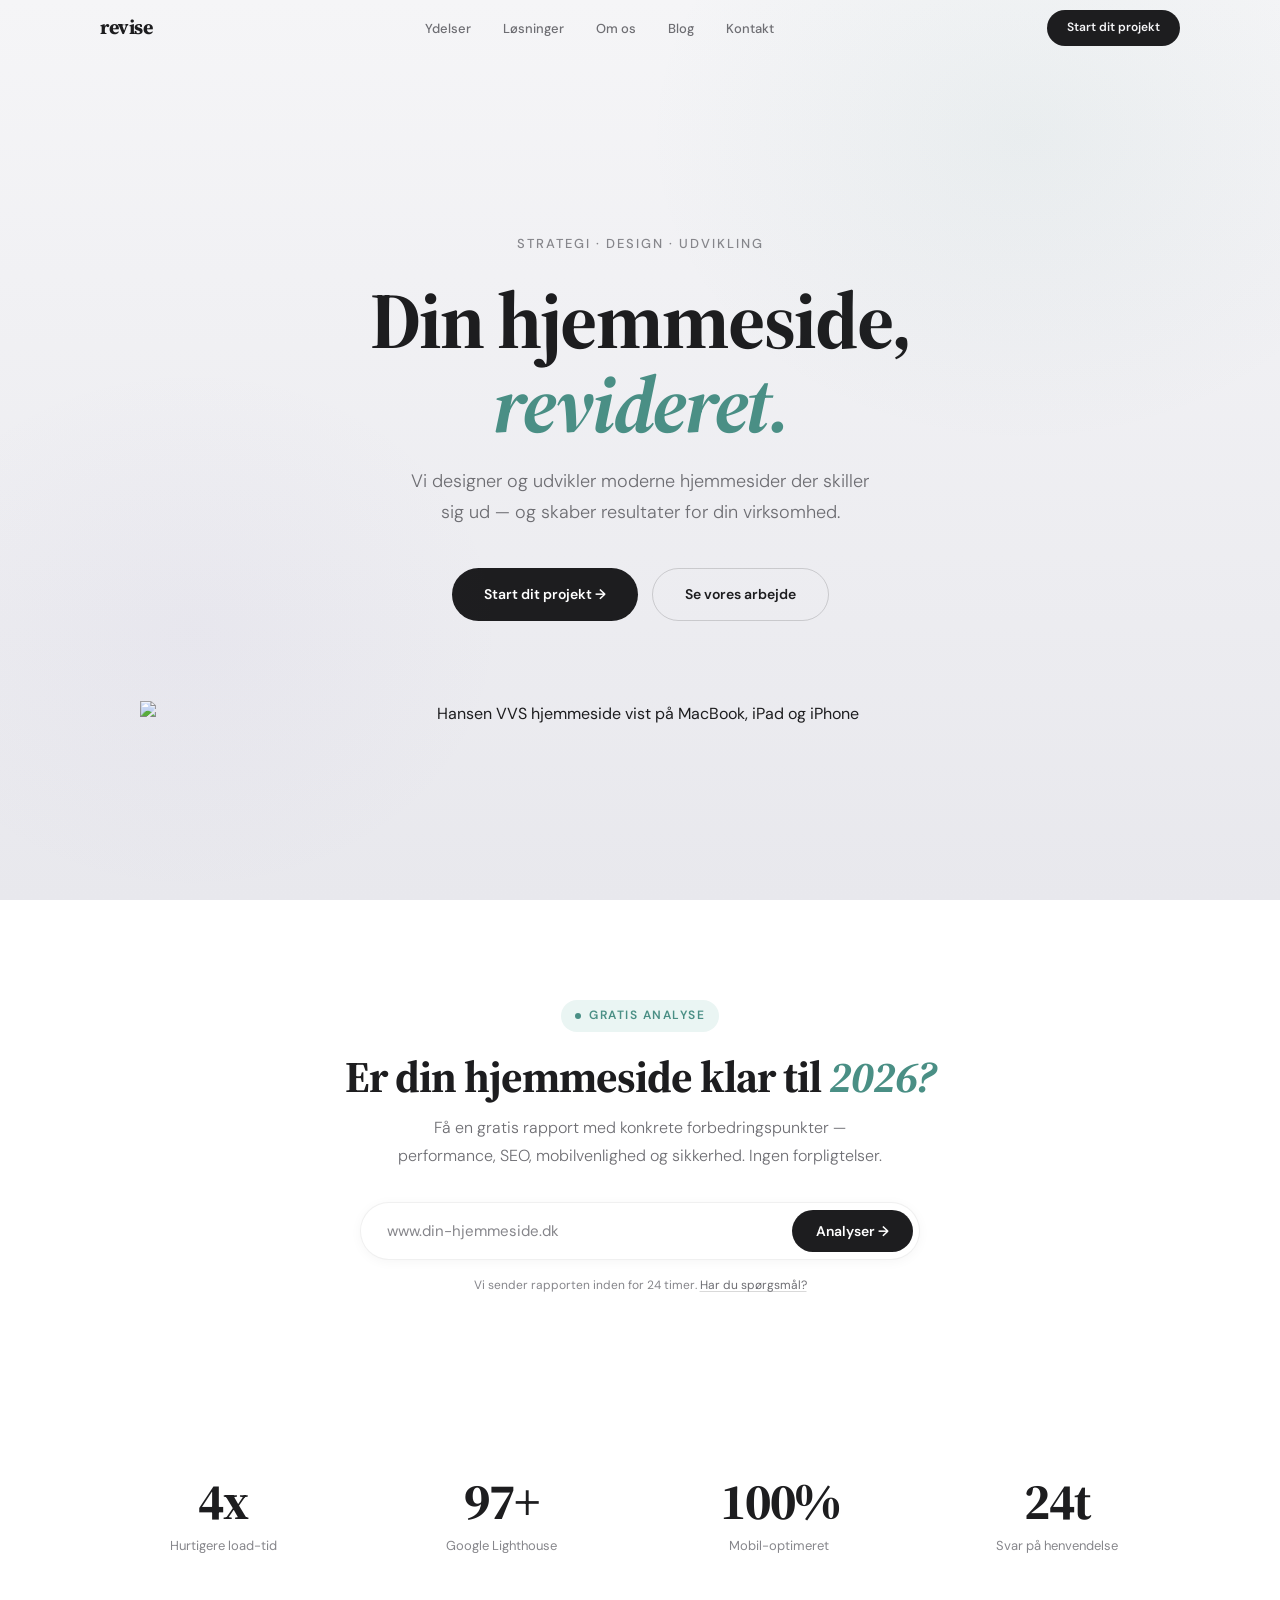
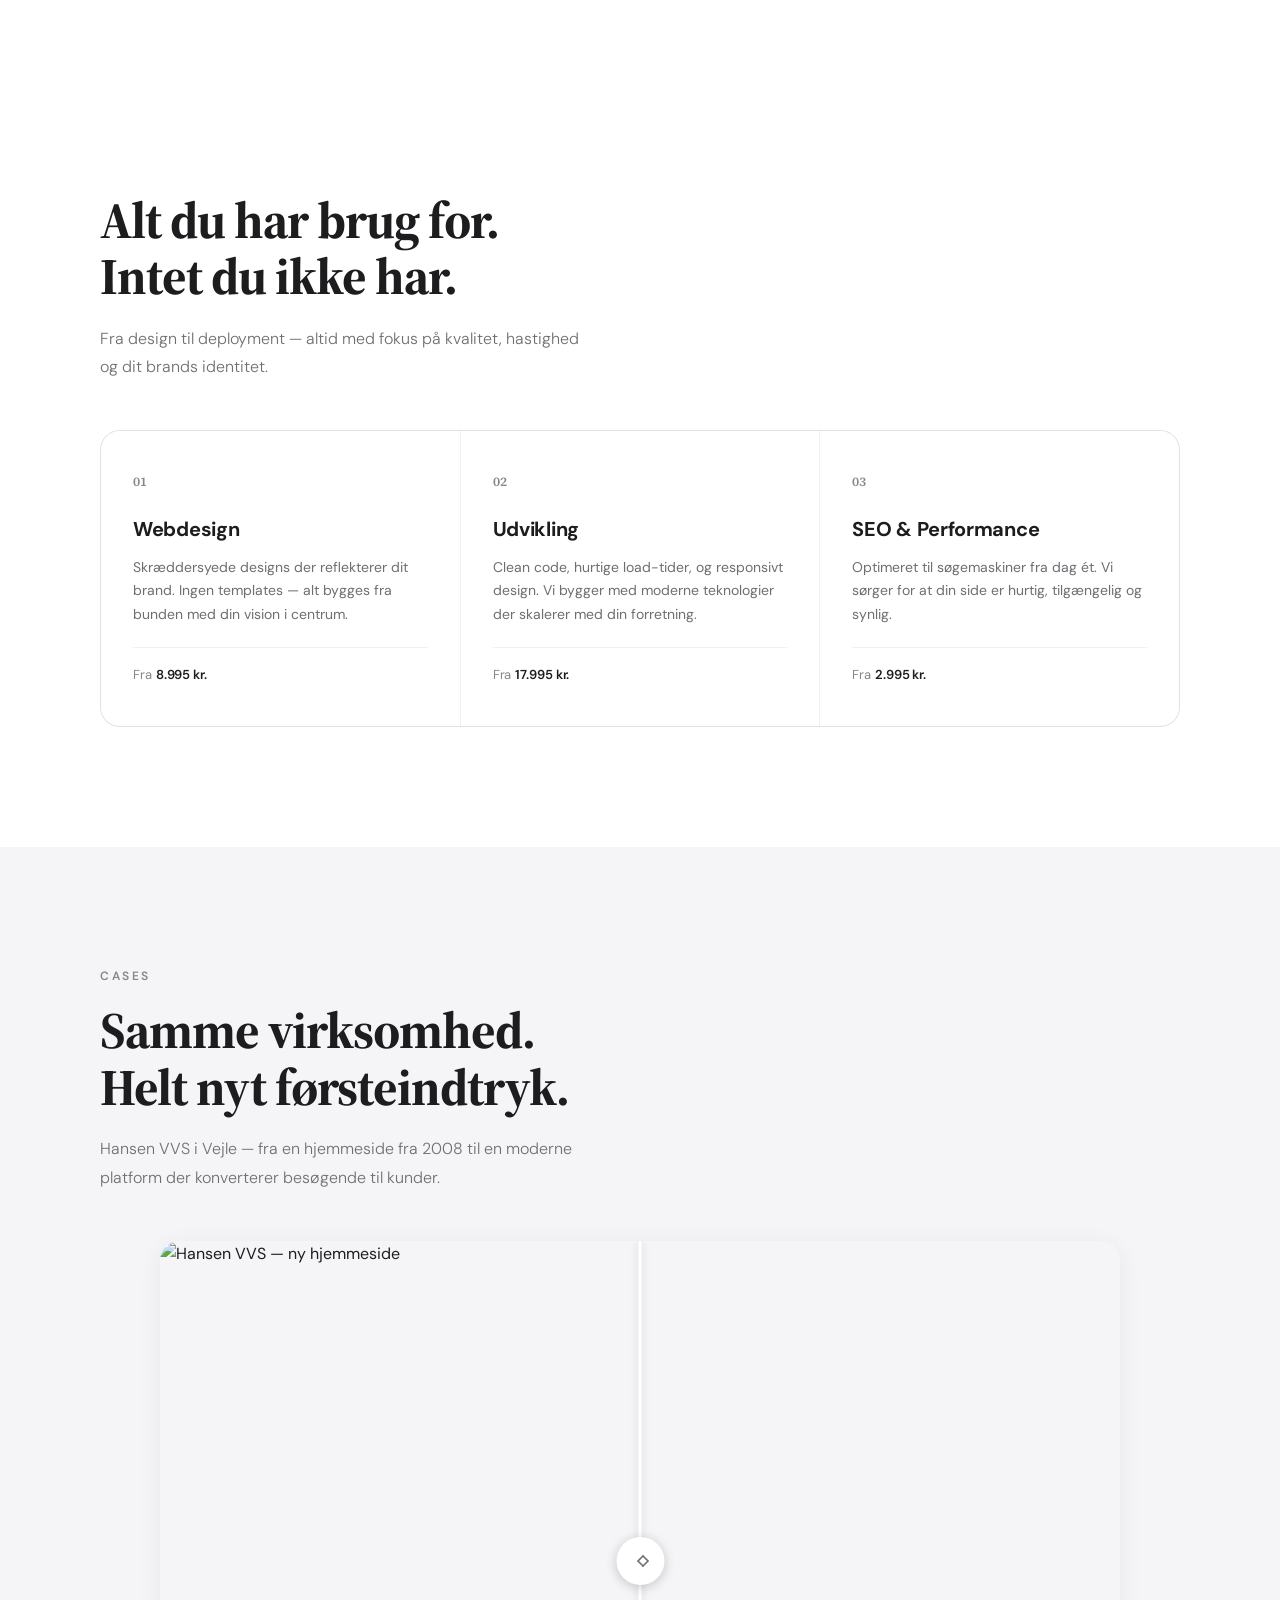
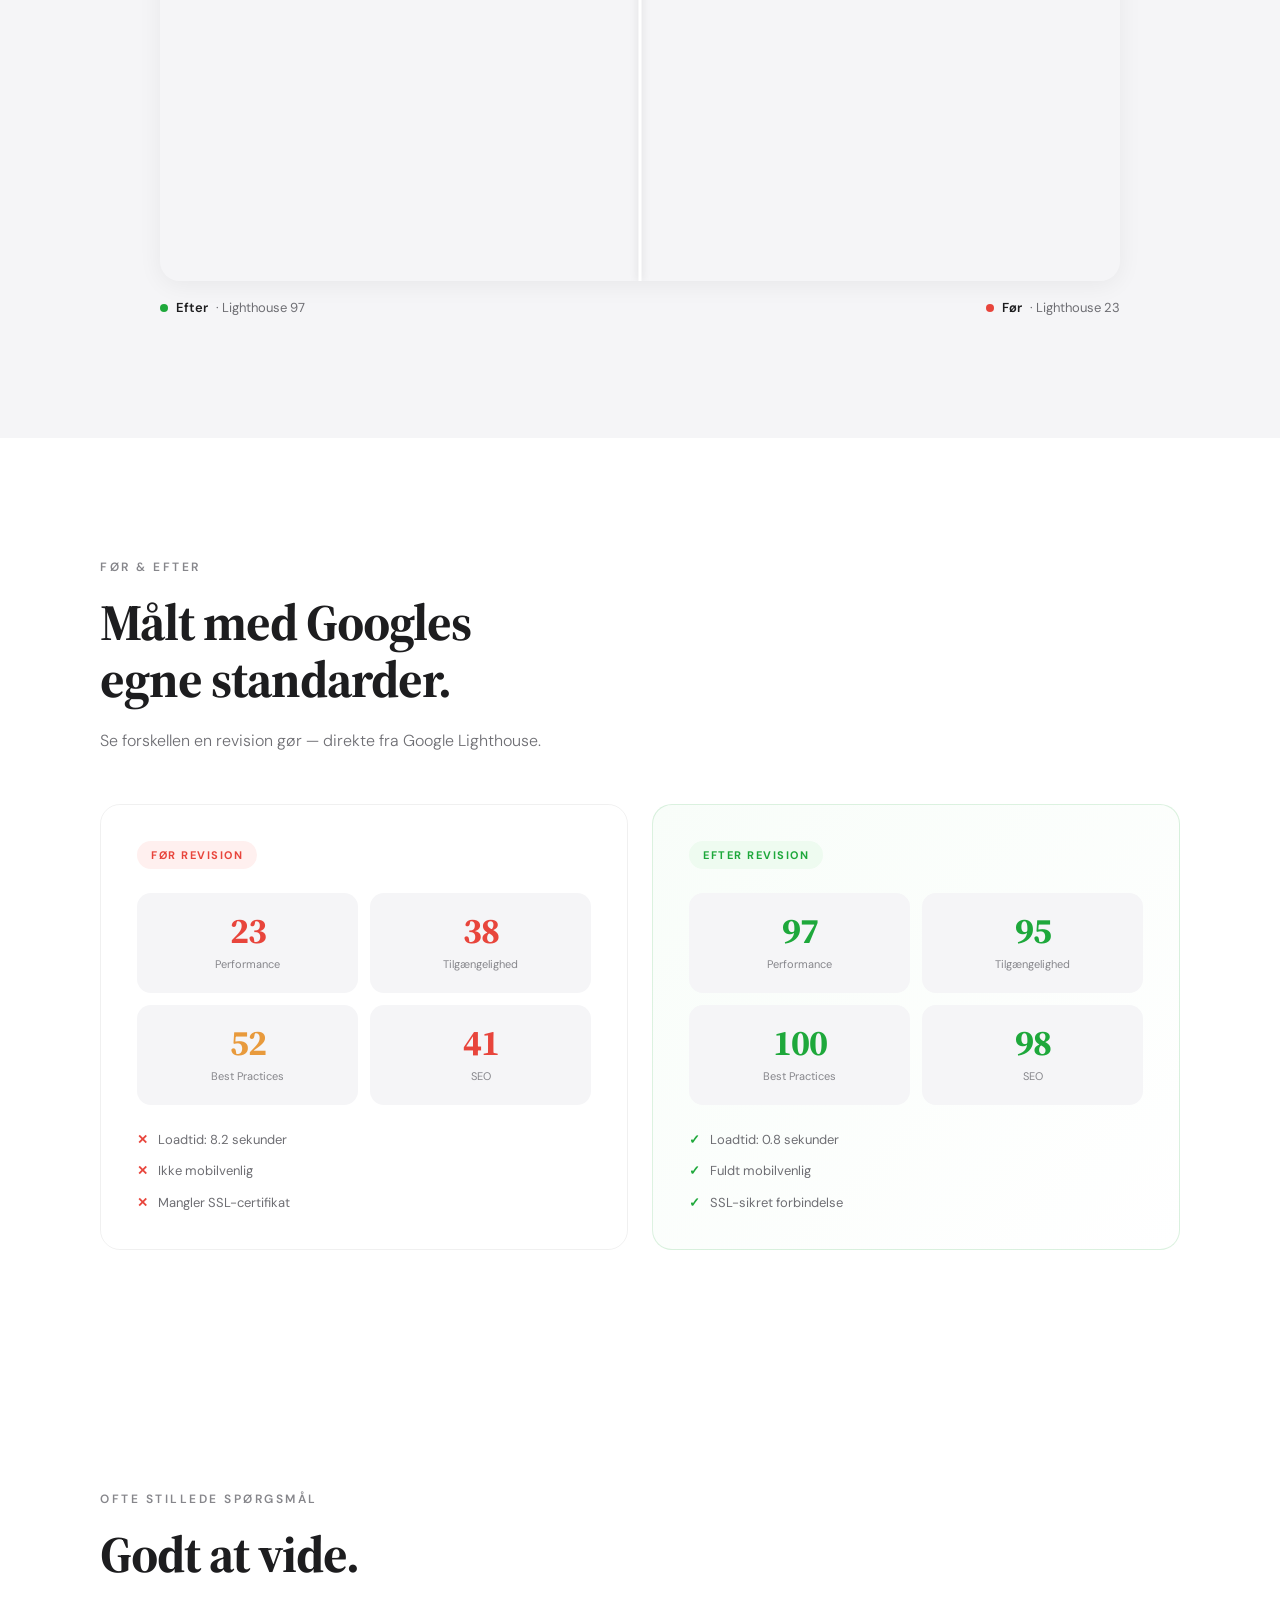
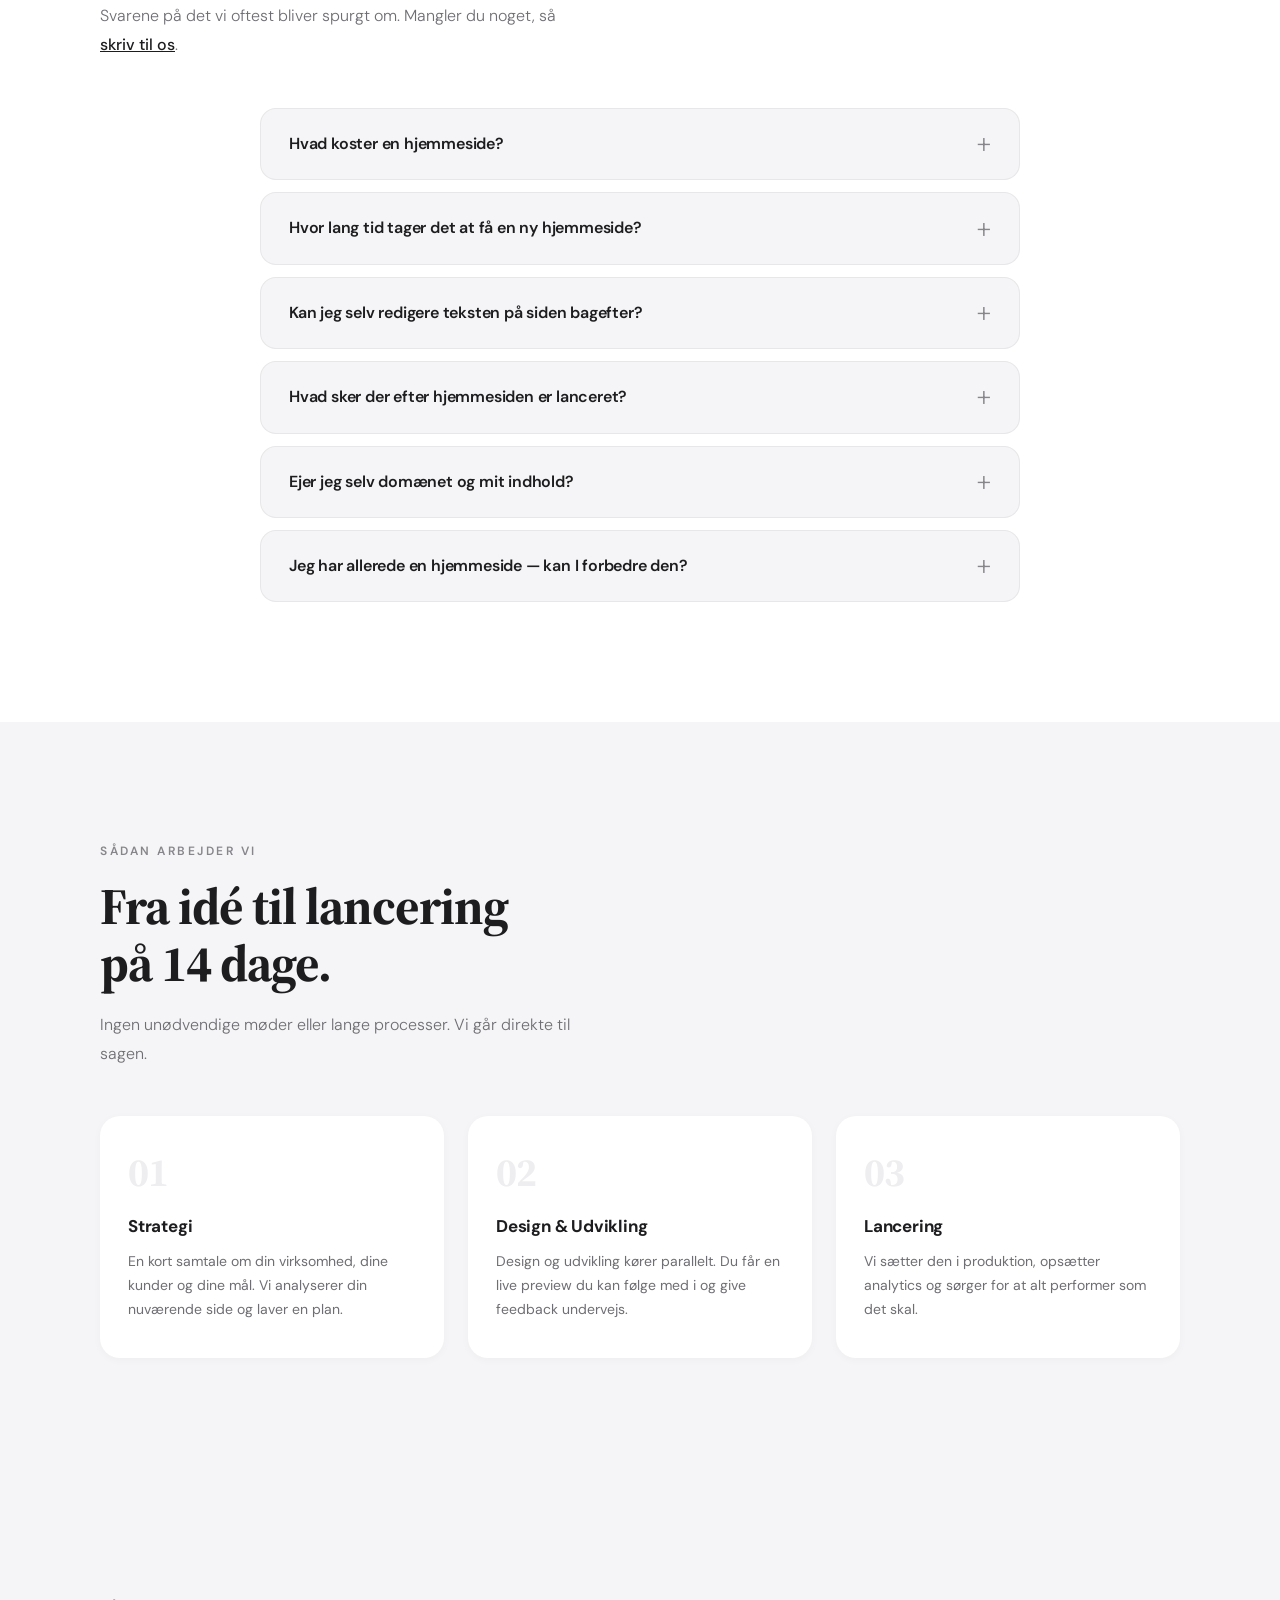
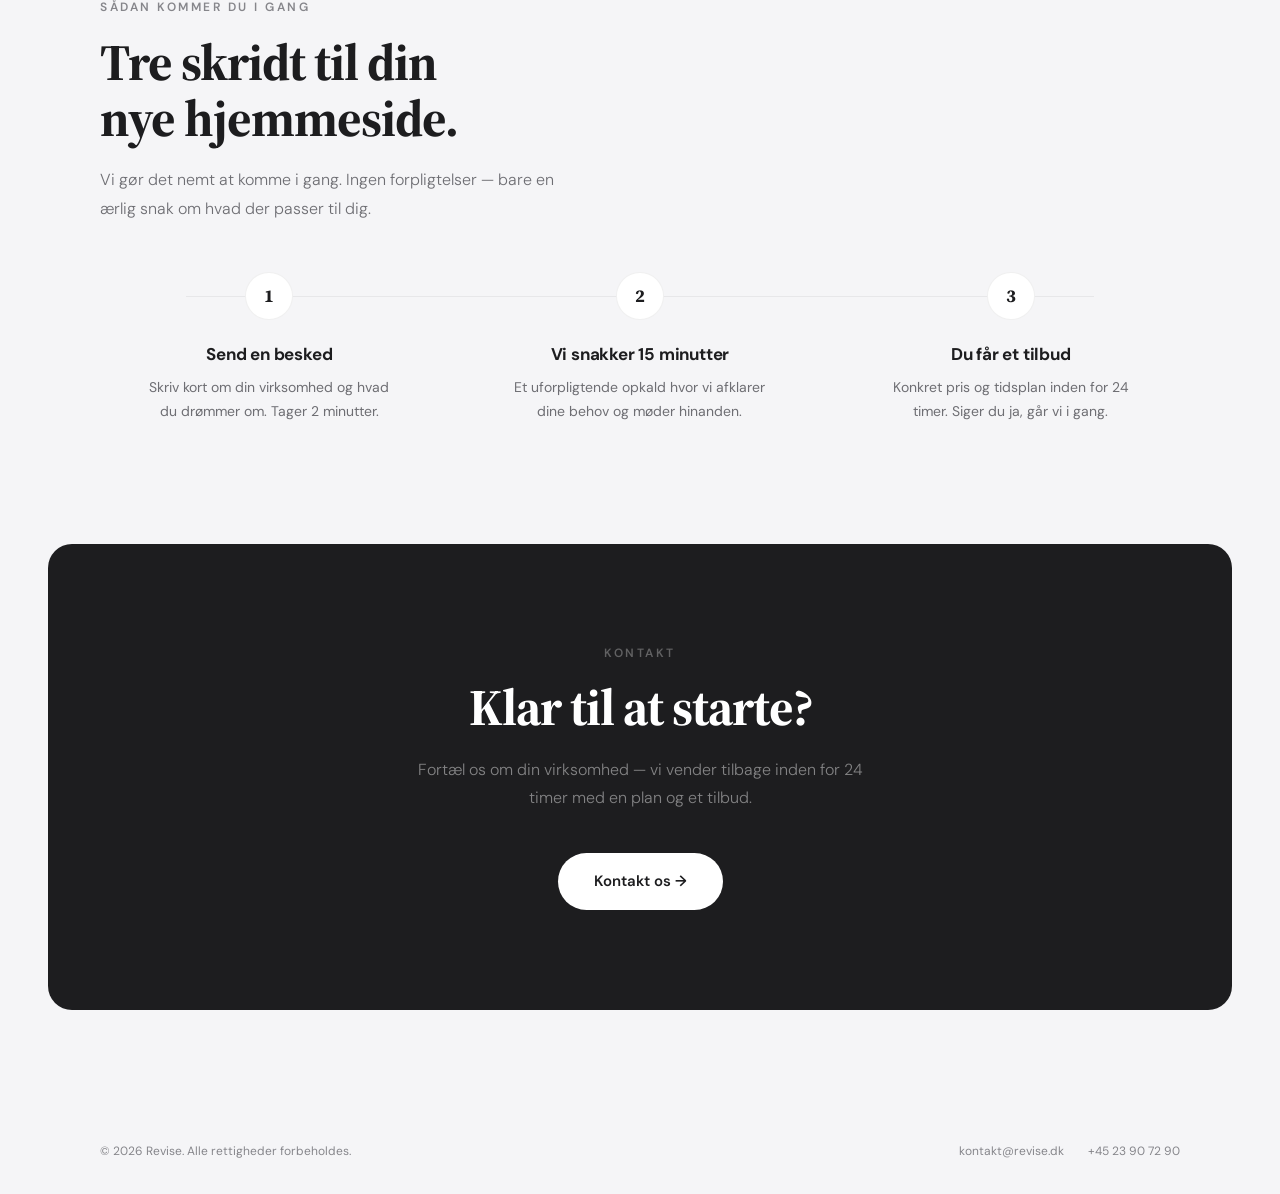
==== commit 552585c5: "Fix: Analyser-knap skubbet til højre kant af input-baren Audit-step container manglede flex:1 så ste" ====
--- a/index.html
+++ b/index.html
@@ -6,6 +6,83 @@
 <title>Revise &mdash; Vi reviderer din digitale tilstedev&aelig;relse</title>
 <link rel="preconnect" href="https://fonts.googleapis.com">
 <link href="https://fonts.googleapis.com/css2?family=Source+Serif+4:ital,wght@0,400;0,600;0,700;1,400&family=DM+Sans:wght@300;400;500;600;700&display=swap" rel="stylesheet">
+
+<!-- FAQ Schema for Google rich snippets -->
+<script type="application/ld+json">
+{
+  "@context": "https://schema.org",
+  "@type": "FAQPage",
+  "mainEntity": [
+    {
+      "@type": "Question",
+      "name": "Hvad koster en hjemmeside?",
+      "acceptedAnswer": {
+        "@type": "Answer",
+        "text": "En simpel hjemmeside starter ved 8.995 kr. For custom design med CMS og avanceret SEO starter vi ved 17.995 kr. Du kan se alle pakker og hvad der er inkluderet på vores ydelsesside."
+      }
+    },
+    {
+      "@type": "Question",
+      "name": "Hvor lang tid tager det at få en ny hjemmeside?",
+      "acceptedAnswer": {
+        "@type": "Answer",
+        "text": "De fleste projekter står færdige på omkring 14 dage fra vi starter. Større e-commerce eller custom funktionalitet kan tage 3–4 uger. Vi giver dig en konkret tidsplan inden vi starter."
+      }
+    },
+    {
+      "@type": "Question",
+      "name": "Kan jeg selv redigere teksten på siden bagefter?",
+      "acceptedAnswer": {
+        "@type": "Answer",
+        "text": "Ja. Vi kan bygge din side med et CMS (f.eks. WordPress eller en letvægts-løsning) så du selv kan opdatere tekst og billeder uden at kontakte os. Vi viser dig hvordan efter launch."
+      }
+    },
+    {
+      "@type": "Question",
+      "name": "Hvad sker der efter hjemmesiden er lanceret?",
+      "acceptedAnswer": {
+        "@type": "Answer",
+        "text": "Du har fri adgang til os de første 30 dage for spørgsmål og små justeringer. Herefter kan du enten klare tingene selv, eller tegne en vedligeholdelsesaftale hvis vi skal stå for opdateringer, backup og sikkerhed."
+      }
+    },
+    {
+      "@type": "Question",
+      "name": "Ejer jeg selv domænet og mit indhold?",
+      "acceptedAnswer": {
+        "@type": "Answer",
+        "text": "Ja, altid. Domænenavn, hjemmeside-koden og alt indhold tilhører dig 100%. Vi låser dig ikke inde hos os — du kan flytte til en anden udbyder når som helst."
+      }
+    },
+    {
+      "@type": "Question",
+      "name": "Jeg har allerede en hjemmeside — kan I forbedre den?",
+      "acceptedAnswer": {
+        "@type": "Answer",
+        "text": "Ja. Vi laver også revisioner af eksisterende sider — det er faktisk derfor vi hedder Revise. Send os din URL, så får du en gratis analyse med konkrete forbedringspunkter."
+      }
+    }
+  ]
+}
+</script>
+
+<!-- Organization Schema -->
+<script type="application/ld+json">
+{
+  "@context": "https://schema.org",
+  "@type": "Organization",
+  "name": "Revise",
+  "url": "https://revise.dk",
+  "logo": "https://revise.dk/assets/logo-dark.png",
+  "email": "kontakt@revise.dk",
+  "telephone": "+4523907290",
+  "description": "Vi designer og udvikler moderne hjemmesider der skaber resultater for danske virksomheder.",
+  "address": {
+    "@type": "PostalAddress",
+    "addressCountry": "DK"
+  },
+  "sameAs": []
+}
+</script>
 <style>
 *,*::before,*::after{margin:0;padding:0;box-sizing:border-box}
 
@@ -22,8 +99,8 @@
   --max:1080px;
 }
 
-html{scroll-behavior:smooth}
-body{font-family:var(--sans);background:var(--bg);color:var(--text);line-height:1.65;-webkit-font-smoothing:antialiased;overflow-x:hidden}
+html{scroll-behavior:smooth;overflow-x:hidden}
+body{font-family:var(--sans);background:var(--bg);color:var(--text);line-height:1.65;-webkit-font-smoothing:antialiased;overflow-x:hidden;position:relative;width:100%}
 
 /* ── NAV ── */
 .nav{position:fixed;top:0;left:0;right:0;z-index:100;height:56px;display:flex;align-items:center;padding:0 clamp(20px,4vw,48px);transition:all .3s}
@@ -54,6 +131,37 @@
 /* ── HERO DEVICE IMAGE ── */
 .hero-devices{width:100%;max-width:1000px;margin:0 auto}
 .hero-devices img{width:100%;height:auto;display:block}
+
+/* ── AUDIT LEAD MAGNET ── */
+.audit{padding:clamp(60px,8vw,100px) clamp(20px,4vw,48px);background:var(--bg-white);position:relative}
+.audit-inner{max-width:760px;margin:0 auto;text-align:center}
+.audit-badge{display:inline-flex;align-items:center;gap:8px;font-size:12px;font-weight:600;letter-spacing:1.5px;text-transform:uppercase;padding:6px 14px;border-radius:100px;background:#eaf5f3;color:#4a8f85;margin-bottom:20px}
+.audit-badge::before{content:'';width:6px;height:6px;border-radius:50%;background:#4a8f85;animation:pulse-dot 2s ease-in-out infinite}
+@keyframes pulse-dot{0%,100%{opacity:1;transform:scale(1)}50%{opacity:.5;transform:scale(1.3)}}
+.audit h2{font-family:var(--serif);font-size:clamp(28px,3.5vw,44px);font-weight:700;letter-spacing:-1px;line-height:1.15;margin-bottom:12px}
+.audit h2 em{font-style:italic;color:#4a8f85}
+.audit-desc{font-size:16px;color:var(--text-mid);line-height:1.75;max-width:500px;margin:0 auto 32px;font-weight:300}
+.audit-form{display:flex;gap:8px;background:var(--bg-white);border:1.5px solid var(--border);border-radius:100px;padding:6px;max-width:560px;margin:0 auto;transition:border-color .2s,box-shadow .2s;box-shadow:0 2px 12px rgba(0,0,0,.04)}
+.audit-form:focus-within{border-color:rgba(74,143,133,.4);box-shadow:0 4px 24px rgba(74,143,133,.1)}
+.audit-form input{flex:1;border:none;outline:none;background:transparent;padding:12px 20px;font-family:var(--sans);font-size:15px;color:var(--text);min-width:0}
+.audit-form input::placeholder{color:var(--text-light)}
+.audit-form button{background:var(--text);color:var(--bg-white);border:none;padding:12px 24px;border-radius:100px;font-family:var(--sans);font-size:14px;font-weight:600;cursor:pointer;transition:all .2s;white-space:nowrap;flex-shrink:0}
+.audit-form button:hover{opacity:.88;transform:translateY(-1px)}
+.audit-form button:disabled{opacity:.5;cursor:not-allowed;transform:none}
+.audit-note{font-size:12px;color:var(--text-light);margin-top:16px;line-height:1.6}
+.audit-note a{color:var(--text-mid);text-decoration:underline;text-decoration-color:rgba(0,0,0,.15);text-underline-offset:2px}
+.audit-step{display:none;flex:1;min-width:0}
+.audit-step.active{display:flex;gap:8px;align-items:center;width:100%}
+.audit-success{display:none;padding:32px;background:#eaf5f3;border-radius:20px;text-align:left;gap:16px;align-items:flex-start;max-width:560px;margin:0 auto}
+.audit-success.show{display:flex}
+.audit-success-icon{width:32px;height:32px;border-radius:50%;background:#4a8f85;color:#fff;display:flex;align-items:center;justify-content:center;flex-shrink:0;font-size:16px;font-weight:700}
+.audit-success h3{font-family:var(--serif);font-size:18px;font-weight:700;margin-bottom:6px;color:var(--text)}
+.audit-success p{font-size:14px;color:var(--text-mid);line-height:1.65}
+@media(max-width:600px){
+  .audit-form{flex-direction:column;border-radius:20px;padding:12px}
+  .audit-form input{width:100%;padding:14px 16px}
+  .audit-form button{width:100%;padding:14px 24px}
+}
 
 /* ── STATS ── */
 .stats{padding:80px clamp(20px,4vw,48px);background:var(--bg-white)}
@@ -141,6 +249,39 @@
 .btn-white{background:var(--bg-white);color:var(--text);padding:16px 36px;border-radius:100px;font-size:15px;font-weight:600;text-decoration:none;display:inline-flex;align-items:center;gap:8px;transition:all .25s}
 .btn-white:hover{transform:translateY(-2px);box-shadow:0 8px 24px rgba(0,0,0,.3)}
 
+/* ── SERVICE CARD PRICE ── */
+.srv-card{display:flex;flex-direction:column;text-decoration:none;color:inherit;transition:background .25s}
+.srv-card:hover{background:var(--bg-subtle)}
+.srv-card p{flex:1}
+.srv-price{margin-top:20px;padding-top:16px;border-top:1px solid var(--border);font-size:13px;font-weight:600;color:var(--text);letter-spacing:-.1px}
+.srv-price span{color:var(--text-light);font-weight:400;margin-right:4px}
+
+/* ── FAQ ── */
+.faq{background:var(--bg-white)}
+.faq-grid{max-width:760px;margin:48px auto 0;display:flex;flex-direction:column;gap:12px}
+.faq-item{background:var(--bg);border-radius:16px;border:1px solid var(--border);overflow:hidden;transition:background .25s}
+.faq-item[open]{background:var(--bg-white);box-shadow:0 2px 8px rgba(0,0,0,.04)}
+.faq-item summary{padding:22px 28px;cursor:pointer;list-style:none;display:flex;justify-content:space-between;align-items:center;gap:16px;font-size:16px;font-weight:600;color:var(--text);letter-spacing:-.2px}
+.faq-item summary::-webkit-details-marker{display:none}
+.faq-item summary::after{content:'+';font-family:var(--serif);font-size:26px;font-weight:400;color:var(--text-light);transition:transform .25s;line-height:1;flex-shrink:0}
+.faq-item[open] summary::after{transform:rotate(45deg)}
+.faq-item-body{padding:0 28px 24px;font-size:14.5px;color:var(--text-mid);line-height:1.75}
+.faq-item-body a{color:var(--text);text-decoration:underline;text-decoration-color:rgba(0,0,0,.2);text-underline-offset:2px}
+.faq-item-body a:hover{text-decoration-color:var(--text)}
+
+/* ── STEPS (Sådan kommer du i gang) ── */
+.steps{background:var(--bg)}
+.steps-grid{display:grid;grid-template-columns:repeat(3,1fr);gap:32px;margin-top:48px;position:relative}
+.steps-grid::before{content:'';position:absolute;top:24px;left:8%;right:8%;height:1px;background:var(--border);z-index:0}
+.step{position:relative;text-align:center;z-index:1}
+.step-num{width:48px;height:48px;border-radius:50%;background:var(--bg-white);border:1.5px solid var(--border);display:flex;align-items:center;justify-content:center;font-family:var(--serif);font-size:18px;font-weight:700;color:var(--text);margin:0 auto 20px}
+.step h3{font-size:17px;font-weight:700;margin-bottom:8px;letter-spacing:-.2px}
+.step p{font-size:14px;color:var(--text-mid);line-height:1.7;max-width:260px;margin:0 auto}
+
+/* ── STICKY MOBILE CTA ── */
+.sticky-cta{position:fixed;bottom:16px;left:16px;right:16px;z-index:90;display:none;padding:14px 24px;background:var(--text);color:var(--bg-white);border-radius:100px;text-align:center;font-family:var(--sans);font-size:14px;font-weight:600;text-decoration:none;box-shadow:0 4px 24px rgba(0,0,0,.2);transform:translateY(120%);transition:transform .3s ease}
+.sticky-cta.show{transform:translateY(0)}
+
 /* ── FOOTER ── */
 .footer{padding:32px clamp(20px,4vw,48px)}
 .footer-inner{max-width:var(--max);margin:0 auto;display:flex;justify-content:space-between;align-items:center;flex-wrap:wrap;gap:12px}
@@ -158,9 +299,14 @@
 @media(max-width:768px){
   .nav-links{display:none}
   .stats-inner{grid-template-columns:1fr 1fr;gap:24px}
-  .srv-grid,.process-grid{grid-template-columns:1fr}
+  .srv-grid,.process-grid,.steps-grid{grid-template-columns:1fr}
+  .steps-grid::before{display:none}
   .hero h1{letter-spacing:-1px}
   .cta{margin:0 12px;border-radius:20px}
+  .faq-item summary{padding:18px 22px;font-size:15px}
+  .faq-item-body{padding:0 22px 20px}
+  .sticky-cta{display:block}
+  .footer{padding-bottom:90px}
 }
 
 /* ── REVEAL ── */
@@ -181,6 +327,7 @@
       <li><a href="ydelser.html">Ydelser</a></li>
       <li><a href="loesninger.html">L&oslash;sninger</a></li>
       <li><a href="om.html">Om os</a></li>
+      <li><a href="blog/">Blog</a></li>
       <li><a href="kontakt.html">Kontakt</a></li>
     </ul>
     <a href="kontakt.html" class="nav-cta">Start dit projekt</a>
@@ -201,6 +348,42 @@
   </div>
 </section>
 
+<!-- AUDIT LEAD MAGNET -->
+<section class="audit" id="analyse">
+  <div class="audit-inner">
+    <div class="audit-badge r">Gratis analyse</div>
+    <h2 class="r r-d1">Er din hjemmeside klar til <em>2026?</em></h2>
+    <p class="audit-desc r r-d2">F&aring; en gratis rapport med konkrete forbedringspunkter &mdash; performance, SEO, mobilvenlighed og sikkerhed. Ingen forpligtelser.</p>
+
+    <form class="audit-form r r-d2" id="auditForm" action="https://formsubmit.co/kontakt@revise.dk" method="POST">
+      <input type="hidden" name="_subject" value="Ny gratis analyse forespørgsel">
+      <input type="hidden" name="_captcha" value="false">
+      <input type="hidden" name="_template" value="box">
+      <input type="hidden" name="_next" value="https://revise.dk/tak.html?type=analyse">
+      <input type="text" name="_honey" style="display:none" aria-hidden="true" tabindex="-1">
+
+      <div class="audit-step active" id="step1">
+        <input type="url" name="url" id="auditUrl" placeholder="www.din-hjemmeside.dk" required>
+        <button type="button" id="auditNext">Analyser &rarr;</button>
+      </div>
+      <div class="audit-step" id="step2">
+        <input type="email" name="email" id="auditEmail" placeholder="Din email" required>
+        <button type="submit" id="auditSubmit">Send rapport</button>
+      </div>
+    </form>
+
+    <p class="audit-note r r-d3" id="auditNote">Vi sender rapporten inden for 24 timer. <a href="#faq">Har du sp&oslash;rgsm&aring;l?</a></p>
+
+    <div class="audit-success" id="auditSuccess">
+      <div class="audit-success-icon">&#10003;</div>
+      <div>
+        <h3>Tak! Vi analyserer din side nu.</h3>
+        <p>Du modtager din rapport p&aring; email inden for 24 timer. Vi l&aelig;gger m&aelig;rke til performance, SEO, tilg&aelig;ngelighed og konkrete forbedringspunkter.</p>
+      </div>
+    </div>
+  </div>
+</section>
+
 <!-- STATS -->
 <section class="stats">
   <div class="stats-inner">
@@ -218,21 +401,24 @@
     <h2 class="s-h2 r">Alt du har brug for.<br>Intet du ikke har.</h2>
     <p class="s-desc r">Fra design til deployment &mdash; altid med fokus p&aring; kvalitet, hastighed og dit brands identitet.</p>
     <div class="srv-grid r">
-      <div class="srv-card">
+      <a href="ydelser.html" class="srv-card">
         <div class="srv-num">01</div>
         <h3>Webdesign</h3>
         <p>Skr&aelig;ddersyede designs der reflekterer dit brand. Ingen templates &mdash; alt bygges fra bunden med din vision i centrum.</p>
-      </div>
-      <div class="srv-card">
+        <div class="srv-price"><span>Fra</span>8.995 kr.</div>
+      </a>
+      <a href="ydelser.html" class="srv-card">
         <div class="srv-num">02</div>
         <h3>Udvikling</h3>
         <p>Clean code, hurtige load-tider, og responsivt design. Vi bygger med moderne teknologier der skalerer med din forretning.</p>
-      </div>
-      <div class="srv-card">
+        <div class="srv-price"><span>Fra</span>17.995 kr.</div>
+      </a>
+      <a href="ydelser.html" class="srv-card">
         <div class="srv-num">03</div>
         <h3>SEO &amp; Performance</h3>
         <p>Optimeret til s&oslash;gemaskiner fra dag &eacute;t. Vi s&oslash;rger for at din side er hurtig, tilg&aelig;ngelig og synlig.</p>
-      </div>
+        <div class="srv-price"><span>Fra</span>2.995 kr.</div>
+      </a>
     </div>
   </div>
 </section>
@@ -298,24 +484,37 @@
   </div>
 </section>
 
-<!-- SOCIAL PROOF -->
-<section class="proof s-pad">
-  <div class="proof-inner">
-    <div class="proof-stars r">
-      <svg class="proof-star" viewBox="0 0 24 24" fill="none"><polygon points="12,2 15.09,8.26 22,9.27 17,14.14 18.18,21.02 12,17.77 5.82,21.02 7,14.14 2,9.27 8.91,8.26" fill="#00b67a"/></svg>
-      <svg class="proof-star" viewBox="0 0 24 24" fill="none"><polygon points="12,2 15.09,8.26 22,9.27 17,14.14 18.18,21.02 12,17.77 5.82,21.02 7,14.14 2,9.27 8.91,8.26" fill="#00b67a"/></svg>
-      <svg class="proof-star" viewBox="0 0 24 24" fill="none"><polygon points="12,2 15.09,8.26 22,9.27 17,14.14 18.18,21.02 12,17.77 5.82,21.02 7,14.14 2,9.27 8.91,8.26" fill="#00b67a"/></svg>
-      <svg class="proof-star" viewBox="0 0 24 24" fill="none"><polygon points="12,2 15.09,8.26 22,9.27 17,14.14 18.18,21.02 12,17.77 5.82,21.02 7,14.14 2,9.27 8.91,8.26" fill="#00b67a"/></svg>
-      <svg class="proof-star" viewBox="0 0 24 24" fill="none"><polygon points="12,2 15.09,8.26 22,9.27 17,14.14 18.18,21.02 12,17.77 5.82,21.02 7,14.14 2,9.27 8.91,8.26" fill="#00b67a"/></svg>
-    </div>
-    <blockquote class="proof-quote r r-d1">&ldquo;Vi fik en helt ny hjemmeside p&aring; under to uger. Den er hurtig, flot og vi f&aring;r allerede flere henvendelser end f&oslash;r.&rdquo;</blockquote>
-    <div class="proof-author r r-d2">
-      <span class="proof-name">Michael Hansen</span>
-      <span class="proof-role">Indehaver, Hansen VVS &mdash; Vejle</span>
-    </div>
-    <div class="proof-tp r r-d2">
-      <svg viewBox="0 0 126 31" fill="none" xmlns="http://www.w3.org/2000/svg"><path d="M33.4 12.7l-10.2-1.5L18.6 1.6 14 11.2 3.8 12.7l7.4 7.2-1.7 10.2 9.1-4.8 9.1 4.8-1.7-10.2 7.4-7.2z" fill="#00b67a"/><path d="M23.5 22.1l-.8-4.8 3.5-3.4-4.8-.7L18.6 9l-2.8 4.2-4.8.7 3.5 3.4-.8 4.8 4.9-2.2 4.9 2.2z" fill="#005128"/><text x="40" y="22" font-family="Arial,sans-serif" font-size="14" font-weight="700" fill="#1d1d1f">Trustpilot</text></svg>
-      <span>4.9 / 5 &middot; Fremragende</span>
+<!-- FAQ -->
+<section class="faq s-pad" id="faq">
+  <div class="s-inner">
+    <div class="eyebrow r">Ofte stillede sp&oslash;rgsm&aring;l</div>
+    <h2 class="s-h2 r">Godt at vide.</h2>
+    <p class="s-desc r">Svarene p&aring; det vi oftest bliver spurgt om. Mangler du noget, s&aring; <a href="kontakt.html" style="color:var(--text);font-weight:500">skriv til os</a>.</p>
+    <div class="faq-grid r">
+      <details class="faq-item">
+        <summary>Hvad koster en hjemmeside?</summary>
+        <div class="faq-item-body">En simpel hjemmeside starter ved 8.995 kr. For custom design med CMS og avanceret SEO starter vi ved 17.995 kr. Du kan se alle pakker og hvad der er inkluderet p&aring; vores <a href="ydelser.html">ydelsesside</a>.</div>
+      </details>
+      <details class="faq-item">
+        <summary>Hvor lang tid tager det at f&aring; en ny hjemmeside?</summary>
+        <div class="faq-item-body">De fleste projekter st&aring;r f&aelig;rdige p&aring; omkring 14 dage fra vi starter. St&oslash;rre e-commerce eller custom funktionalitet kan tage 3&ndash;4 uger. Vi giver dig en konkret tidsplan inden vi starter.</div>
+      </details>
+      <details class="faq-item">
+        <summary>Kan jeg selv redigere teksten p&aring; siden bagefter?</summary>
+        <div class="faq-item-body">Ja. Vi kan bygge din side med et CMS (f.eks. WordPress eller en letvægts-l&oslash;sning) s&aring; du selv kan opdatere tekst og billeder uden at kontakte os. Vi viser dig hvordan efter launch.</div>
+      </details>
+      <details class="faq-item">
+        <summary>Hvad sker der efter hjemmesiden er lanceret?</summary>
+        <div class="faq-item-body">Du har fri adgang til os de f&oslash;rste 30 dage for sp&oslash;rgsm&aring;l og sm&aring; justeringer. Herefter kan du enten klare tingene selv, eller tegne en vedligeholdelsesaftale hvis vi skal st&aring; for opdateringer, backup og sikkerhed.</div>
+      </details>
+      <details class="faq-item">
+        <summary>Ejer jeg selv dom&aelig;net og mit indhold?</summary>
+        <div class="faq-item-body">Ja, altid. Dom&aelig;nenavn, hjemmeside-koden og alt indhold tilh&oslash;rer dig 100%. Vi l&aring;ser dig ikke inde hos os &mdash; du kan flytte til en anden udbyder n&aring;r som helst.</div>
+      </details>
+      <details class="faq-item">
+        <summary>Jeg har allerede en hjemmeside &mdash; kan I forbedre den?</summary>
+        <div class="faq-item-body">Ja. Vi laver ogs&aring; revisioner af eksisterende sider &mdash; det er faktisk derfor vi hedder Revise. Send os din URL, s&aring; f&aring;r du en gratis analyse med konkrete forbedringspunkter.</div>
+      </details>
     </div>
   </div>
 </section>
@@ -346,6 +545,32 @@
   </div>
 </section>
 
+<!-- STEPS - Sådan kommer du i gang -->
+<section class="steps s-pad">
+  <div class="s-inner">
+    <div class="eyebrow r">S&aring;dan kommer du i gang</div>
+    <h2 class="s-h2 r">Tre skridt til din<br>nye hjemmeside.</h2>
+    <p class="s-desc r">Vi g&oslash;r det nemt at komme i gang. Ingen forpligtelser &mdash; bare en &aelig;rlig snak om hvad der passer til dig.</p>
+    <div class="steps-grid">
+      <div class="step r">
+        <div class="step-num">1</div>
+        <h3>Send en besked</h3>
+        <p>Skriv kort om din virksomhed og hvad du dr&oslash;mmer om. Tager 2 minutter.</p>
+      </div>
+      <div class="step r r-d1">
+        <div class="step-num">2</div>
+        <h3>Vi snakker 15 minutter</h3>
+        <p>Et uforpligtende opkald hvor vi afklarer dine behov og m&oslash;der hinanden.</p>
+      </div>
+      <div class="step r r-d2">
+        <div class="step-num">3</div>
+        <h3>Du f&aring;r et tilbud</h3>
+        <p>Konkret pris og tidsplan inden for 24 timer. Siger du ja, g&aring;r vi i gang.</p>
+      </div>
+    </div>
+  </div>
+</section>
+
 <!-- CTA -->
 <div class="cta-wrap">
 <section class="cta" id="kontakt">
@@ -356,6 +581,9 @@
 </section>
 </div>
 
+<!-- STICKY MOBILE CTA -->
+<a href="kontakt.html" class="sticky-cta" id="stickyCta">Start dit projekt &rarr;</a>
+
 <!-- FOOTER -->
 <footer class="footer">
   <div class="footer-inner">
@@ -368,9 +596,46 @@
 </footer>
 
 <script>
-// Nav blur
+// Nav blur + sticky mobile CTA
 var nav=document.getElementById('nav');
-window.addEventListener('scroll',function(){nav.classList.toggle('scrolled',window.scrollY>40)});
+var stickyCta=document.getElementById('stickyCta');
+window.addEventListener('scroll',function(){
+  nav.classList.toggle('scrolled',window.scrollY>40);
+  if(stickyCta)stickyCta.classList.toggle('show',window.scrollY>600);
+},{passive:true});
+
+// Audit lead magnet — two-step form
+(function(){
+  var form=document.getElementById('auditForm');
+  if(!form)return;
+  var urlInput=document.getElementById('auditUrl');
+  var emailInput=document.getElementById('auditEmail');
+  var nextBtn=document.getElementById('auditNext');
+  var step1=document.getElementById('step1');
+  var step2=document.getElementById('step2');
+  var note=document.getElementById('auditNote');
+
+  function normalizeUrl(v){
+    v=v.trim();
+    if(!v)return '';
+    if(!/^https?:\/\//i.test(v))v='https://'+v;
+    return v;
+  }
+
+  nextBtn.addEventListener('click',function(){
+    var v=normalizeUrl(urlInput.value);
+    try{new URL(v)}catch(e){urlInput.focus();return}
+    urlInput.value=v;
+    step1.classList.remove('active');
+    step2.classList.add('active');
+    setTimeout(function(){emailInput.focus()},100);
+    if(note)note.textContent='F\u00e5 rapporten sendt direkte til din email';
+  });
+
+  urlInput.addEventListener('keydown',function(e){
+    if(e.key==='Enter'){e.preventDefault();nextBtn.click()}
+  });
+})();
 
 // Reveal on scroll
 var ro=new IntersectionObserver(function(entries){
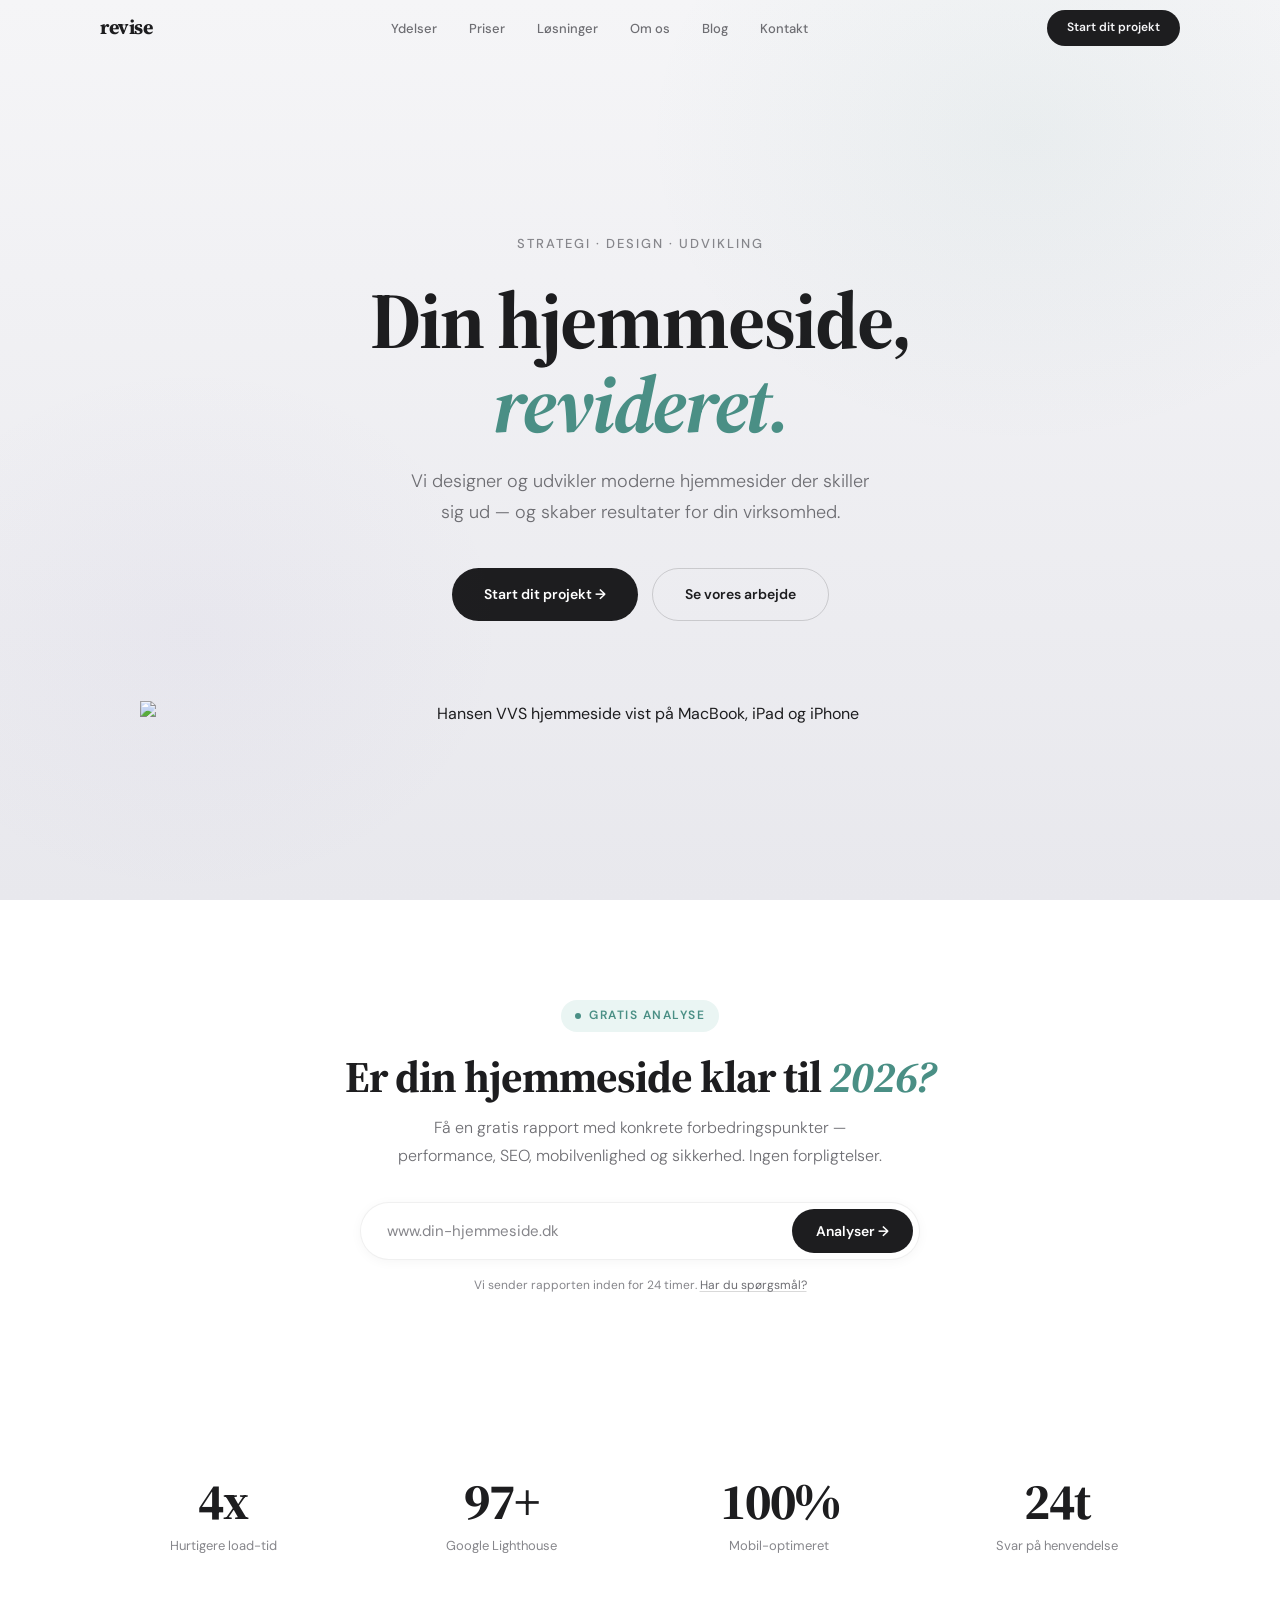
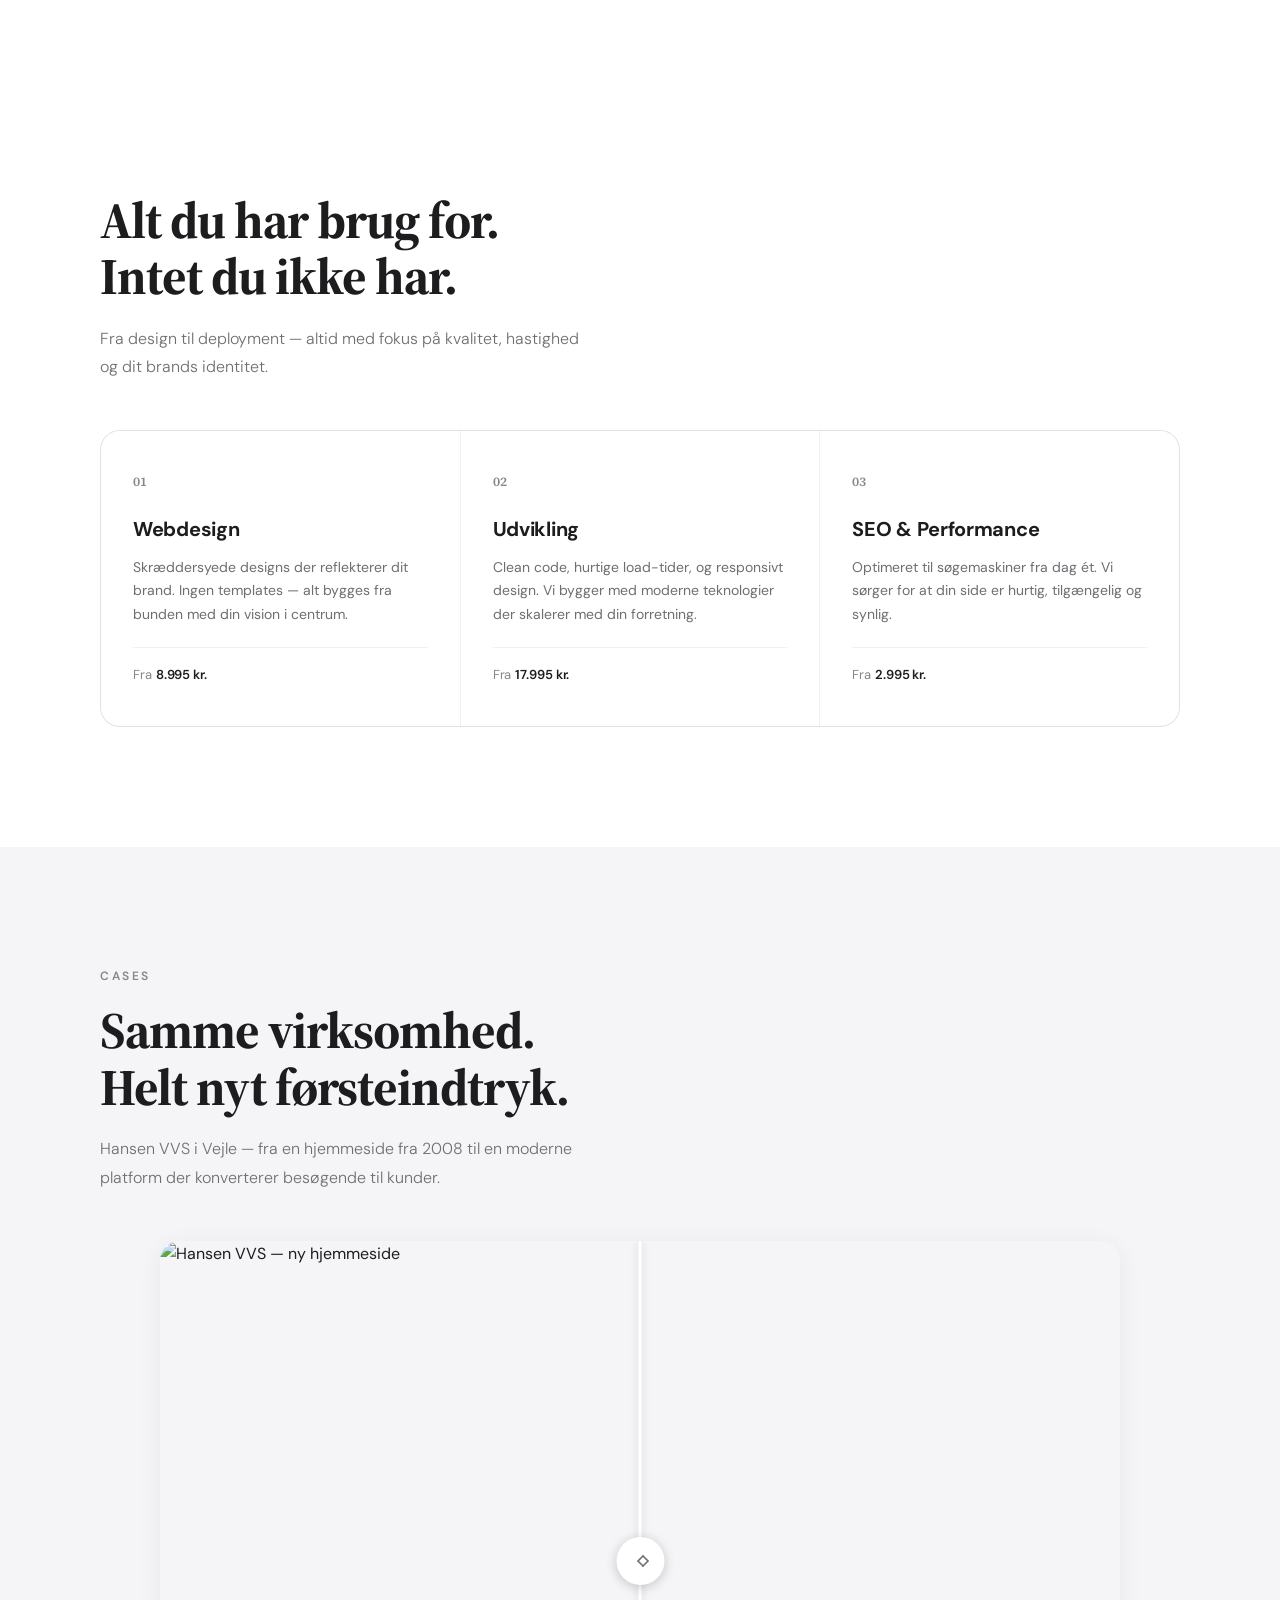
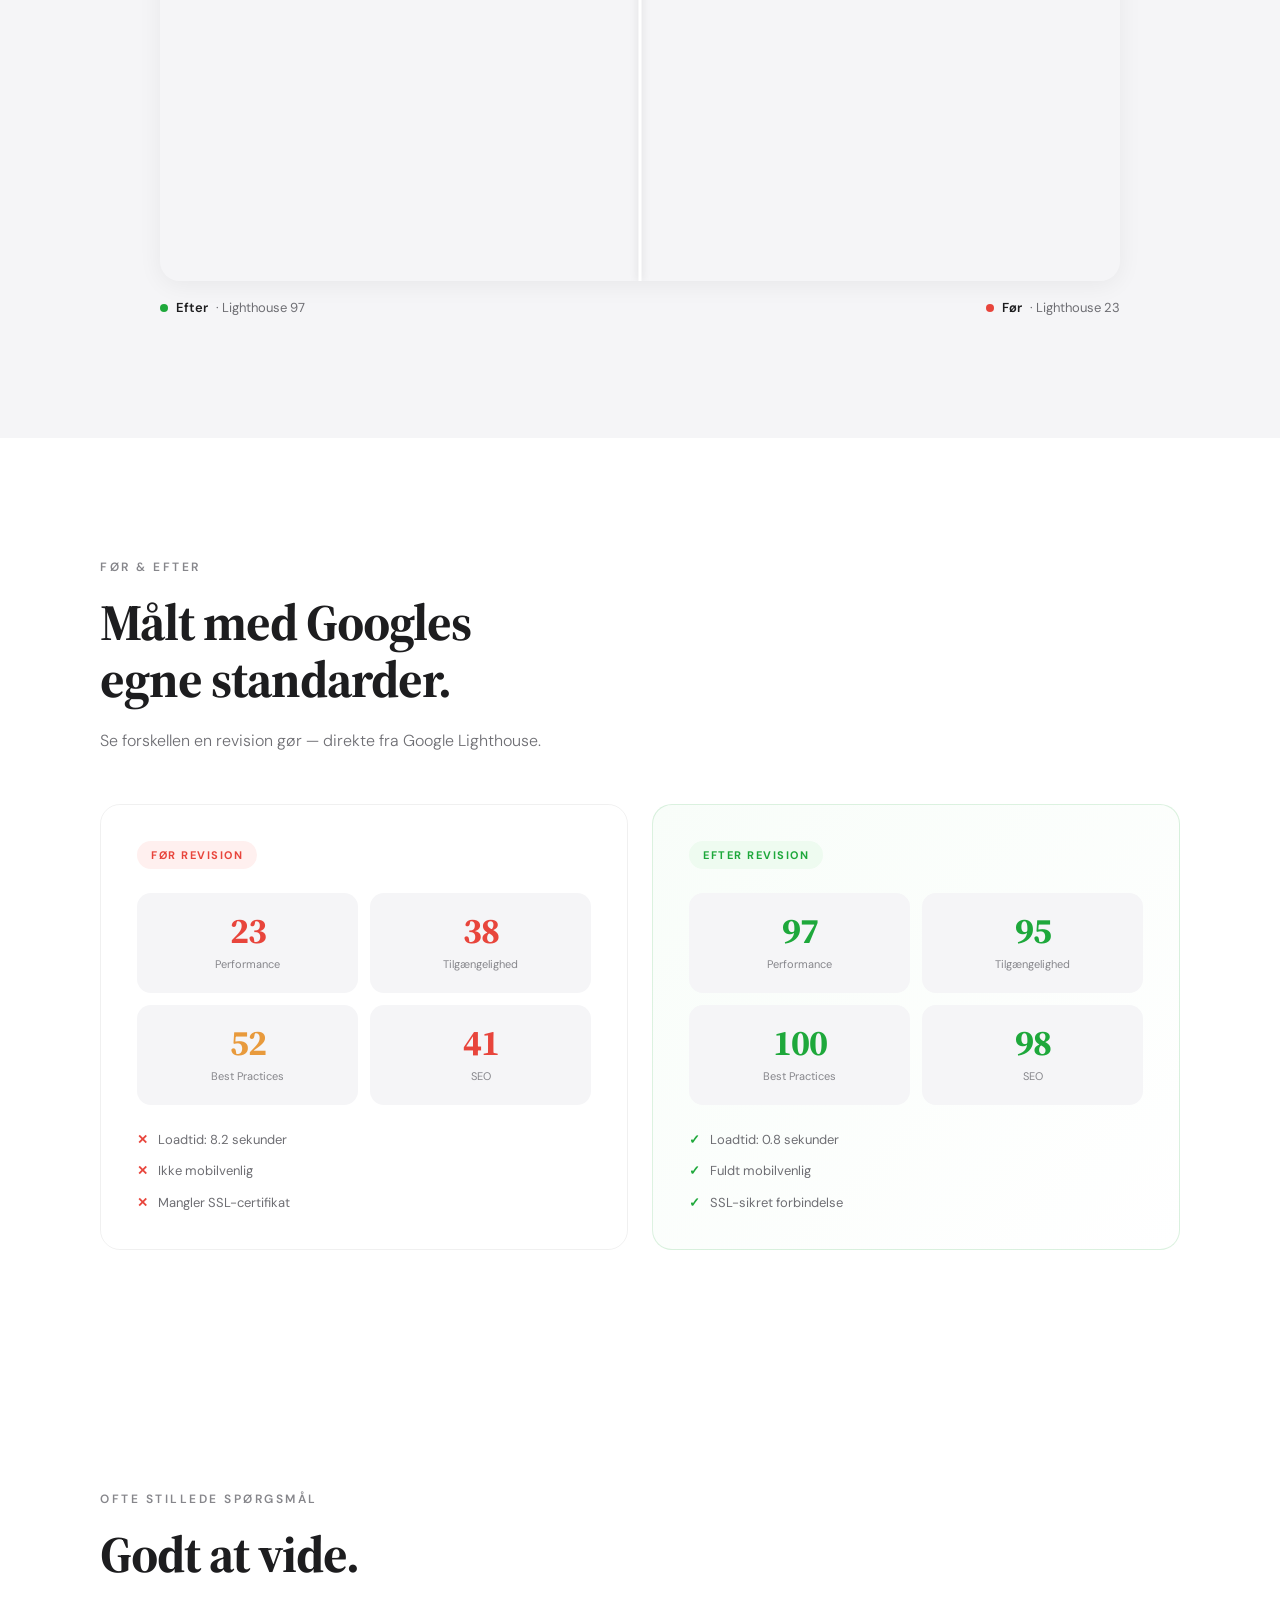
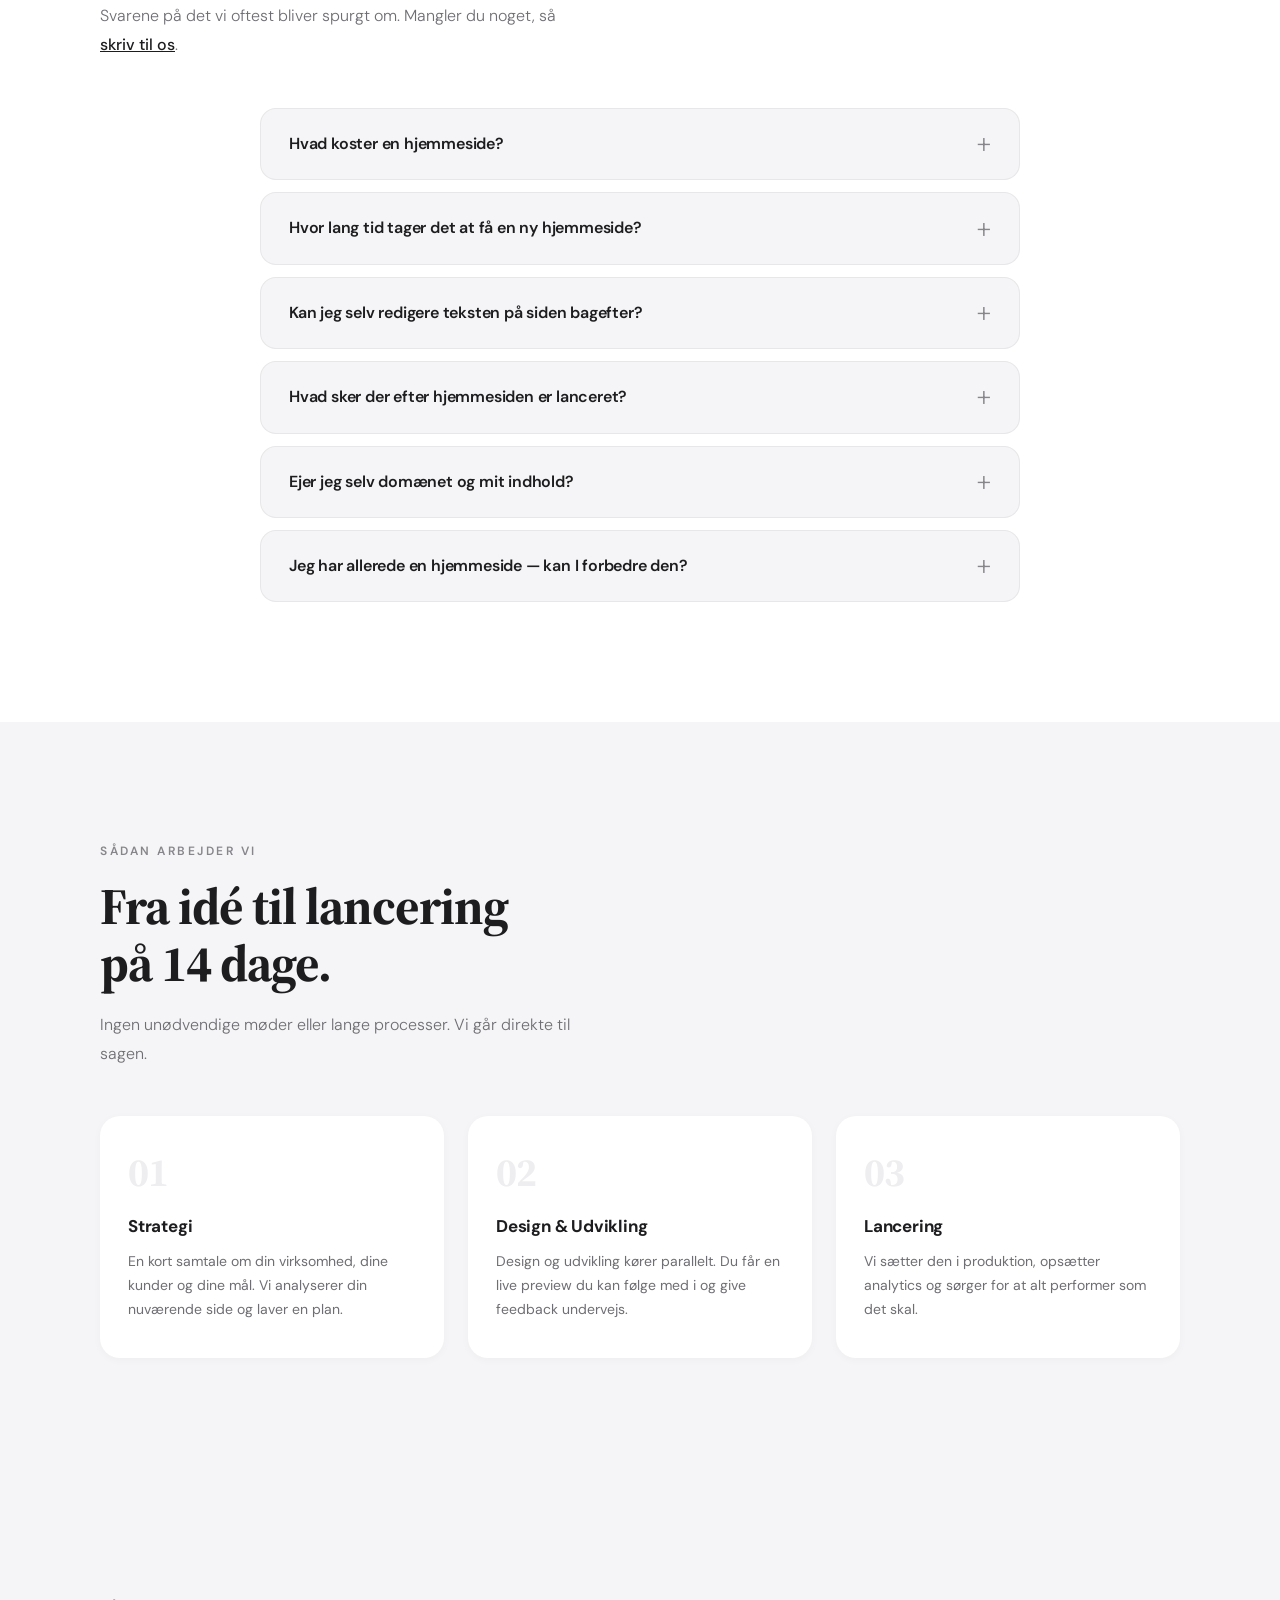
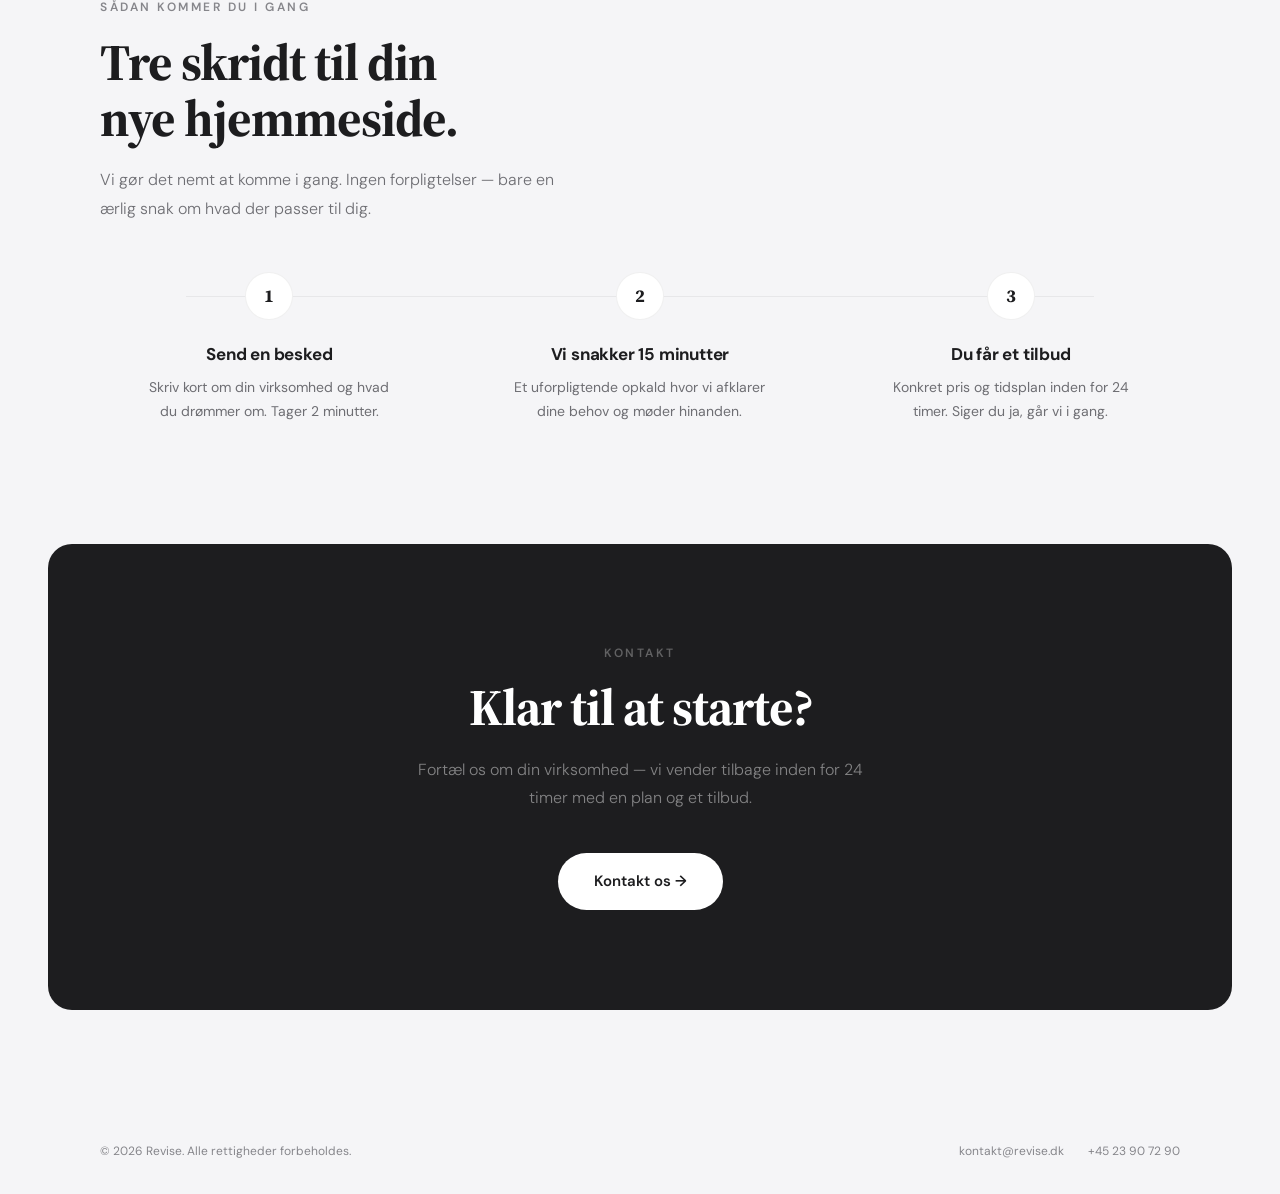
==== commit fd787fa1: "Komplette favicons + email logos til Gmail og tabs Problem: Google og browsers viste generisk defaul" ====
--- a/index.html
+++ b/index.html
@@ -4,6 +4,13 @@
 <meta charset="UTF-8">
 <meta name="viewport" content="width=device-width, initial-scale=1.0">
 <title>Revise &mdash; Vi reviderer din digitale tilstedev&aelig;relse</title>
+
+<!-- Favicons -->
+<link rel="icon" type="image/x-icon" href="/favicon.ico">
+<link rel="icon" type="image/png" sizes="32x32" href="/assets/favicon-32.png">
+<link rel="icon" type="image/png" sizes="16x16" href="/assets/favicon-16.png">
+<link rel="apple-touch-icon" sizes="180x180" href="/assets/apple-touch-icon.png">
+
 <link rel="preconnect" href="https://fonts.googleapis.com">
 <link href="https://fonts.googleapis.com/css2?family=Source+Serif+4:ital,wght@0,400;0,600;0,700;1,400&family=DM+Sans:wght@300;400;500;600;700&display=swap" rel="stylesheet">
 
@@ -157,10 +164,68 @@
 .audit-success-icon{width:32px;height:32px;border-radius:50%;background:#4a8f85;color:#fff;display:flex;align-items:center;justify-content:center;flex-shrink:0;font-size:16px;font-weight:700}
 .audit-success h3{font-family:var(--serif);font-size:18px;font-weight:700;margin-bottom:6px;color:var(--text)}
 .audit-success p{font-size:14px;color:var(--text-mid);line-height:1.65}
+/* ── AUDIT: LOADING SPINNER ── */
+@keyframes audit-spin{to{transform:rotate(360deg)}}
+.audit-loading{display:none;flex-direction:column;align-items:center;gap:16px;padding:40px 0}
+.audit-loading.show{display:flex}
+.audit-spinner{width:40px;height:40px;border:3px solid var(--border);border-top-color:#4a8f85;border-radius:50%;animation:audit-spin .8s linear infinite}
+.audit-loading-text{font-size:15px;color:var(--text-mid);font-weight:400}
+
+/* ── AUDIT: RESULTS CARD ── */
+@keyframes audit-fadeIn{from{opacity:0;transform:translateY(16px)}to{opacity:1;transform:none}}
+.audit-results{display:none;background:var(--bg-white);border-radius:20px;padding:36px;box-shadow:0 4px 24px rgba(0,0,0,.06);max-width:600px;margin:24px auto 0;animation:audit-fadeIn .5s ease both}
+.audit-results.show{display:block}
+.audit-results-domain{font-size:13px;font-weight:600;color:var(--text-light);letter-spacing:.5px;text-transform:uppercase;margin-bottom:24px}
+
+/* Score gauges row */
+.audit-gauges{display:flex;justify-content:center;gap:24px;flex-wrap:wrap;margin-bottom:28px}
+.audit-gauge{display:flex;flex-direction:column;align-items:center;gap:8px}
+.audit-gauge svg{width:80px;height:80px}
+.audit-gauge-bg{fill:none;stroke:var(--bg-subtle);stroke-width:6}
+.audit-gauge-fill{fill:none;stroke-width:6;stroke-linecap:round;transition:stroke-dashoffset .8s ease}
+.audit-gauge-score{font-family:var(--serif);font-size:22px;font-weight:700;fill:var(--text)}
+.audit-gauge-label{font-size:12px;color:var(--text-light);font-weight:500;text-align:center}
+
+/* Key metrics */
+.audit-metrics{display:flex;justify-content:center;gap:20px;flex-wrap:wrap;margin-bottom:28px}
+.audit-metric{text-align:center;padding:12px 16px;background:var(--bg);border-radius:12px;min-width:100px}
+.audit-metric-value{font-family:var(--serif);font-size:18px;font-weight:700;color:var(--text);letter-spacing:-.3px}
+.audit-metric-label{font-size:11px;color:var(--text-light);margin-top:4px}
+
+/* Divider before email step */
+.audit-results-divider{border:none;border-top:1px solid var(--border);margin:28px 0 24px}
+
+/* Email step inside results */
+.audit-email-step{text-align:center}
+.audit-email-step p{font-size:15px;color:var(--text-mid);margin-bottom:16px;line-height:1.6;font-weight:300}
+.audit-email-form{display:flex;gap:8px;background:var(--bg-white);border:1.5px solid var(--border);border-radius:100px;padding:6px;max-width:480px;margin:0 auto;transition:border-color .2s,box-shadow .2s;box-shadow:0 2px 12px rgba(0,0,0,.04)}
+.audit-email-form:focus-within{border-color:rgba(74,143,133,.4);box-shadow:0 4px 24px rgba(74,143,133,.1)}
+.audit-email-form input{flex:1;border:none;outline:none;background:transparent;padding:12px 20px;font-family:var(--sans);font-size:15px;color:var(--text);min-width:0}
+.audit-email-form input::placeholder{color:var(--text-light)}
+.audit-email-form button{background:var(--text);color:var(--bg-white);border:none;padding:12px 24px;border-radius:100px;font-family:var(--sans);font-size:14px;font-weight:600;cursor:pointer;transition:all .2s;white-space:nowrap;flex-shrink:0}
+.audit-email-form button:hover{opacity:.88;transform:translateY(-1px)}
+
+/* Error card */
+.audit-error{display:none;background:#fef2f2;border-radius:20px;padding:28px 32px;max-width:560px;margin:24px auto 0;text-align:center;animation:audit-fadeIn .4s ease both}
+.audit-error.show{display:block}
+.audit-error p{font-size:15px;color:#b91c1c;line-height:1.6}
+.audit-error-retry{margin-top:16px;display:inline-flex;align-items:center;gap:6px;background:transparent;border:1.5px solid rgba(185,28,28,.2);color:#b91c1c;padding:10px 24px;border-radius:100px;font-family:var(--sans);font-size:13px;font-weight:600;cursor:pointer;transition:all .2s}
+.audit-error-retry:hover{background:rgba(185,28,28,.06)}
+
 @media(max-width:600px){
   .audit-form{flex-direction:column;border-radius:20px;padding:12px}
   .audit-form input{width:100%;padding:14px 16px}
   .audit-form button{width:100%;padding:14px 24px}
+  .audit-gauges{gap:16px}
+  .audit-gauge svg{width:66px;height:66px}
+  .audit-gauge-score{font-size:18px}
+  .audit-metrics{gap:10px}
+  .audit-metric{min-width:70px;padding:10px 10px}
+  .audit-metric-value{font-size:15px}
+  .audit-results{padding:24px 18px}
+  .audit-email-form{flex-direction:column;border-radius:20px;padding:12px}
+  .audit-email-form input{width:100%;padding:14px 16px}
+  .audit-email-form button{width:100%;padding:14px 24px}
 }
 
 /* ── STATS ── */
@@ -325,6 +390,7 @@
     <a href="#" class="nav-brand">revise</a>
     <ul class="nav-links">
       <li><a href="ydelser.html">Ydelser</a></li>
+      <li><a href="priser.html">Priser</a></li>
       <li><a href="loesninger.html">L&oslash;sninger</a></li>
       <li><a href="om.html">Om os</a></li>
       <li><a href="blog/">Blog</a></li>
@@ -355,22 +421,49 @@
     <h2 class="r r-d1">Er din hjemmeside klar til <em>2026?</em></h2>
     <p class="audit-desc r r-d2">F&aring; en gratis rapport med konkrete forbedringspunkter &mdash; performance, SEO, mobilvenlighed og sikkerhed. Ingen forpligtelser.</p>
 
-    <form class="audit-form r r-d2" id="auditForm" action="https://formsubmit.co/kontakt@revise.dk" method="POST">
-      <input type="hidden" name="_subject" value="Ny gratis analyse forespørgsel">
-      <input type="hidden" name="_captcha" value="false">
-      <input type="hidden" name="_template" value="box">
-      <input type="hidden" name="_next" value="https://revise.dk/tak.html?type=analyse">
-      <input type="text" name="_honey" style="display:none" aria-hidden="true" tabindex="-1">
-
-      <div class="audit-step active" id="step1">
-        <input type="url" name="url" id="auditUrl" placeholder="www.din-hjemmeside.dk" required>
-        <button type="button" id="auditNext">Analyser &rarr;</button>
-      </div>
-      <div class="audit-step" id="step2">
-        <input type="email" name="email" id="auditEmail" placeholder="Din email" required>
-        <button type="submit" id="auditSubmit">Send rapport</button>
-      </div>
-    </form>
+    <!-- Step 1: URL input (pill form) -->
+    <div class="audit-form r r-d2" id="auditUrlForm">
+      <input type="url" id="auditUrl" placeholder="www.din-hjemmeside.dk">
+      <button type="button" id="auditAnalyse">Analyser &rarr;</button>
+    </div>
+
+    <!-- Loading state -->
+    <div class="audit-loading" id="auditLoading">
+      <div class="audit-spinner"></div>
+      <div class="audit-loading-text" id="auditLoadingText">Analyserer din side...</div>
+    </div>
+
+    <!-- Error state -->
+    <div class="audit-error" id="auditError">
+      <p>Vi kunne ikke analysere den URL. Tjek at adressen er korrekt og pr&oslash;v igen.</p>
+      <button class="audit-error-retry" id="auditRetry">Pr&oslash;v igen &rarr;</button>
+    </div>
+
+    <!-- Results card -->
+    <div class="audit-results" id="auditResults">
+      <div class="audit-results-domain" id="auditResultsDomain"></div>
+
+      <div class="audit-gauges" id="auditGauges"></div>
+
+      <div class="audit-metrics" id="auditMetrics"></div>
+
+      <hr class="audit-results-divider">
+
+      <!-- Step 2: Email capture inside results -->
+      <div class="audit-email-step" id="auditEmailStep">
+        <p>Vil du have den fulde rapport med konkrete forbedringspunkter?</p>
+        <form class="audit-email-form" id="auditEmailForm" action="https://formsubmit.co/kontakt@revise.dk" method="POST">
+          <input type="hidden" name="_subject" value="Ny gratis analyse forespørgsel">
+          <input type="hidden" name="_captcha" value="false">
+          <input type="hidden" name="_template" value="box">
+          <input type="hidden" name="_next" value="https://revise.dk/tak.html?type=analyse">
+          <input type="text" name="_honey" style="display:none" aria-hidden="true" tabindex="-1">
+          <input type="hidden" name="url" id="auditHiddenUrl" value="">
+          <input type="email" name="email" id="auditEmail" placeholder="Din email" required>
+          <button type="submit">F&aring; den fulde rapport</button>
+        </form>
+      </div>
+    </div>
 
     <p class="audit-note r r-d3" id="auditNote">Vi sender rapporten inden for 24 timer. <a href="#faq">Har du sp&oslash;rgsm&aring;l?</a></p>
 
@@ -604,16 +697,25 @@
   if(stickyCta)stickyCta.classList.toggle('show',window.scrollY>600);
 },{passive:true});
 
-// Audit lead magnet — two-step form
+// Audit lead magnet — live PageSpeed mini-audit
 (function(){
-  var form=document.getElementById('auditForm');
-  if(!form)return;
+  var urlForm=document.getElementById('auditUrlForm');
   var urlInput=document.getElementById('auditUrl');
-  var emailInput=document.getElementById('auditEmail');
-  var nextBtn=document.getElementById('auditNext');
-  var step1=document.getElementById('step1');
-  var step2=document.getElementById('step2');
+  var analyseBtn=document.getElementById('auditAnalyse');
+  var loading=document.getElementById('auditLoading');
+  var loadingText=document.getElementById('auditLoadingText');
+  var errorCard=document.getElementById('auditError');
+  var retryBtn=document.getElementById('auditRetry');
+  var resultsCard=document.getElementById('auditResults');
+  var resultsDomain=document.getElementById('auditResultsDomain');
+  var gaugesWrap=document.getElementById('auditGauges');
+  var metricsWrap=document.getElementById('auditMetrics');
+  var emailForm=document.getElementById('auditEmailForm');
+  var hiddenUrl=document.getElementById('auditHiddenUrl');
   var note=document.getElementById('auditNote');
+  var successCard=document.getElementById('auditSuccess');
+
+  if(!urlForm)return;
 
   function normalizeUrl(v){
     v=v.trim();
@@ -622,18 +724,134 @@
     return v;
   }
 
-  nextBtn.addEventListener('click',function(){
-    var v=normalizeUrl(urlInput.value);
-    try{new URL(v)}catch(e){urlInput.focus();return}
-    urlInput.value=v;
-    step1.classList.remove('active');
-    step2.classList.add('active');
-    setTimeout(function(){emailInput.focus()},100);
-    if(note)note.textContent='F\u00e5 rapporten sendt direkte til din email';
+  function extractDomain(url){
+    try{return new URL(url).hostname}catch(e){return url}
+  }
+
+  function scoreColor(s){
+    if(s>=90)return '#1ea83b';
+    if(s>=50)return '#e89a3c';
+    return '#e8453c';
+  }
+
+  function buildGauge(score,label){
+    var r=34,circ=2*Math.PI*r;
+    var offset=circ-(score/100)*circ;
+    var color=scoreColor(score);
+    var div=document.createElement('div');
+    div.className='audit-gauge';
+    div.innerHTML='<svg viewBox="0 0 80 80">'
+      +'<circle class="audit-gauge-bg" cx="40" cy="40" r="'+r+'"/>'
+      +'<circle class="audit-gauge-fill" cx="40" cy="40" r="'+r+'" stroke="'+color+'" stroke-dasharray="'+circ+'" stroke-dashoffset="'+circ+'" transform="rotate(-90 40 40)"/>'
+      +'<text class="audit-gauge-score" x="40" y="45" text-anchor="middle">'+score+'</text>'
+      +'</svg>'
+      +'<div class="audit-gauge-label">'+label+'</div>';
+    // Animate the fill after a tiny delay
+    setTimeout(function(){
+      div.querySelector('.audit-gauge-fill').style.strokeDashoffset=offset;
+    },60);
+    return div;
+  }
+
+  function buildMetric(label,value){
+    var div=document.createElement('div');
+    div.className='audit-metric';
+    div.innerHTML='<div class="audit-metric-value">'+value+'</div><div class="audit-metric-label">'+label+'</div>';
+    return div;
+  }
+
+  function showState(state){
+    urlForm.style.display=(state==='form')?'flex':'none';
+    loading.classList.toggle('show',state==='loading');
+    errorCard.classList.toggle('show',state==='error');
+    resultsCard.classList.toggle('show',state==='results');
+    if(note)note.style.display=(state==='form')?'':'none';
+  }
+
+  function runAudit(){
+    var raw=urlInput.value;
+    var url=normalizeUrl(raw);
+    try{new URL(url)}catch(e){urlInput.focus();return}
+    urlInput.value=url;
+    hiddenUrl.value=url;
+
+    var domain=extractDomain(url);
+    loadingText.textContent='Analyserer '+domain+'...';
+    showState('loading');
+
+    var apiUrl='https://www.googleapis.com/pagespeedonline/v5/runPagespeed?url='
+      +encodeURIComponent(url)
+      +'&category=performance&category=accessibility&category=best-practices&category=seo&strategy=mobile';
+
+    fetch(apiUrl)
+      .then(function(r){
+        if(!r.ok)throw new Error('API error '+r.status);
+        return r.json();
+      })
+      .then(function(data){
+        var lhr=data.lighthouseResult;
+        if(!lhr||!lhr.categories)throw new Error('No data');
+
+        var cats=[
+          {key:'performance',label:'Performance'},
+          {key:'accessibility',label:'Tilg\u00e6ngelighed'},
+          {key:'best-practices',label:'Best Practices'},
+          {key:'seo',label:'SEO'}
+        ];
+
+        gaugesWrap.innerHTML='';
+        cats.forEach(function(c){
+          var catData=lhr.categories[c.key];
+          var score=catData?Math.round(catData.score*100):0;
+          gaugesWrap.appendChild(buildGauge(score,c.label));
+        });
+
+        metricsWrap.innerHTML='';
+        var metricDefs=[
+          {key:'first-contentful-paint',label:'FCP'},
+          {key:'largest-contentful-paint',label:'LCP'},
+          {key:'speed-index',label:'Speed Index'},
+          {key:'cumulative-layout-shift',label:'CLS'}
+        ];
+        metricDefs.forEach(function(m){
+          var audit=lhr.audits[m.key];
+          var val=audit&&audit.displayValue?audit.displayValue:'--';
+          metricsWrap.appendChild(buildMetric(m.label,val));
+        });
+
+        resultsDomain.textContent=domain;
+        showState('results');
+      })
+      .catch(function(){
+        showState('error');
+      });
+  }
+
+  analyseBtn.addEventListener('click',runAudit);
+
+  urlInput.addEventListener('keydown',function(e){
+    if(e.key==='Enter'){e.preventDefault();runAudit()}
   });
 
-  urlInput.addEventListener('keydown',function(e){
-    if(e.key==='Enter'){e.preventDefault();nextBtn.click()}
+  retryBtn.addEventListener('click',function(){
+    showState('form');
+    urlInput.value='';
+    urlInput.focus();
+  });
+
+  // Email form: intercept submit, send via FormSubmit, then show success
+  emailForm.addEventListener('submit',function(e){
+    e.preventDefault();
+    var formData=new FormData(emailForm);
+    fetch(emailForm.action,{method:'POST',body:formData,headers:{'Accept':'application/json'}})
+      .then(function(){
+        resultsCard.classList.remove('show');
+        successCard.classList.add('show');
+      })
+      .catch(function(){
+        // Fallback: submit natively
+        emailForm.submit();
+      });
   });
 })();
 
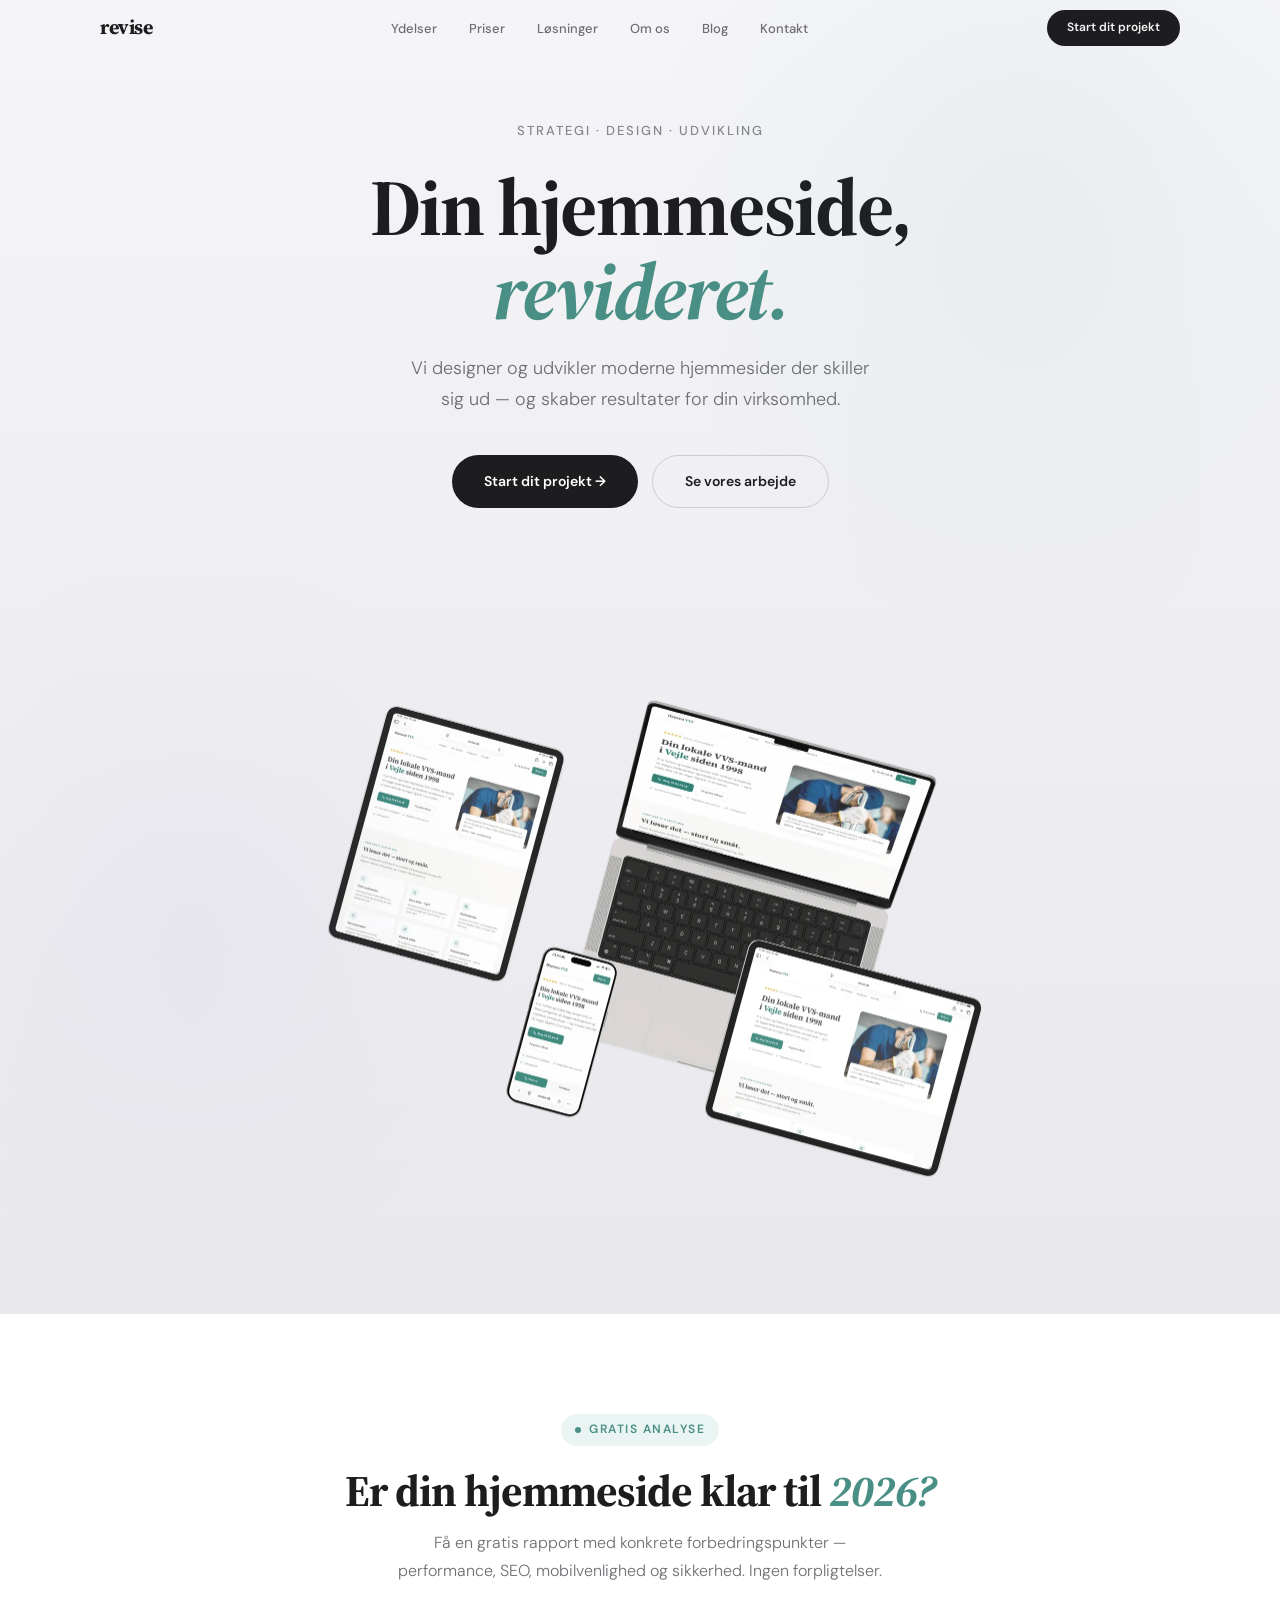
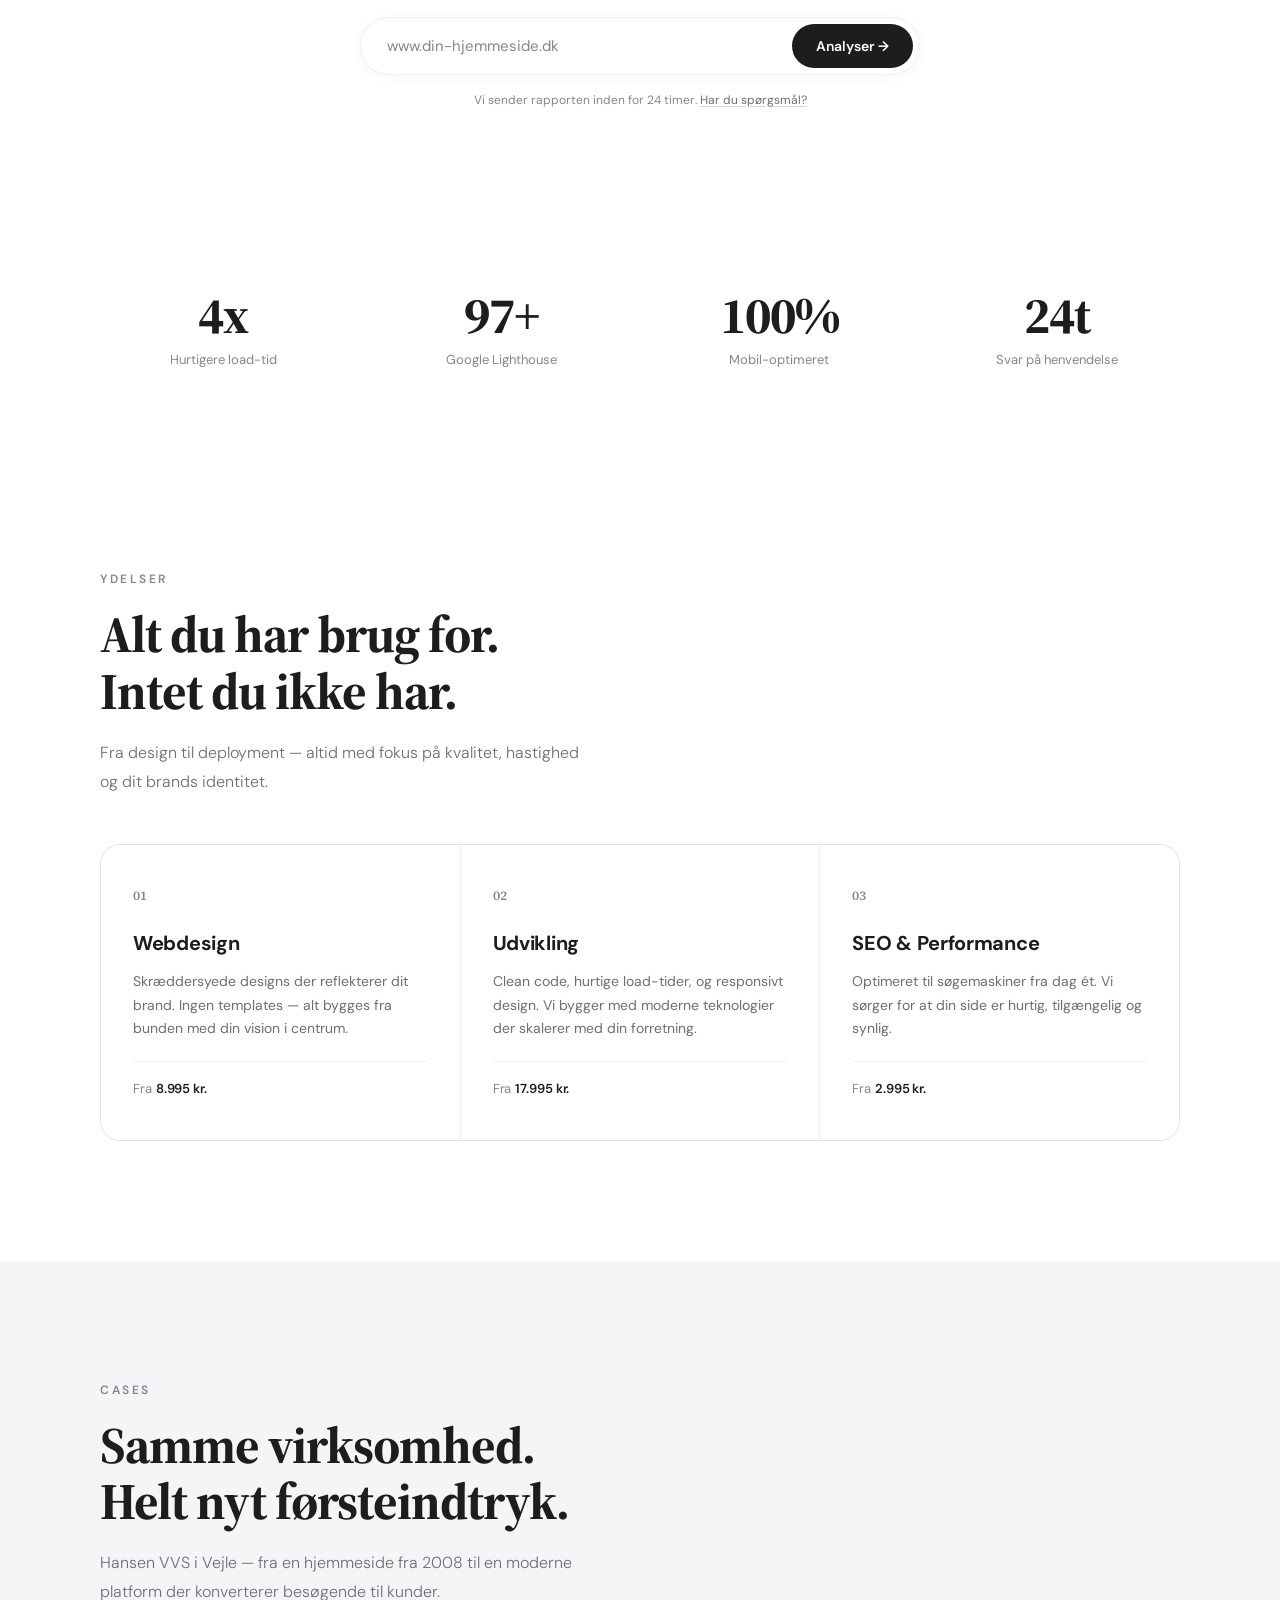
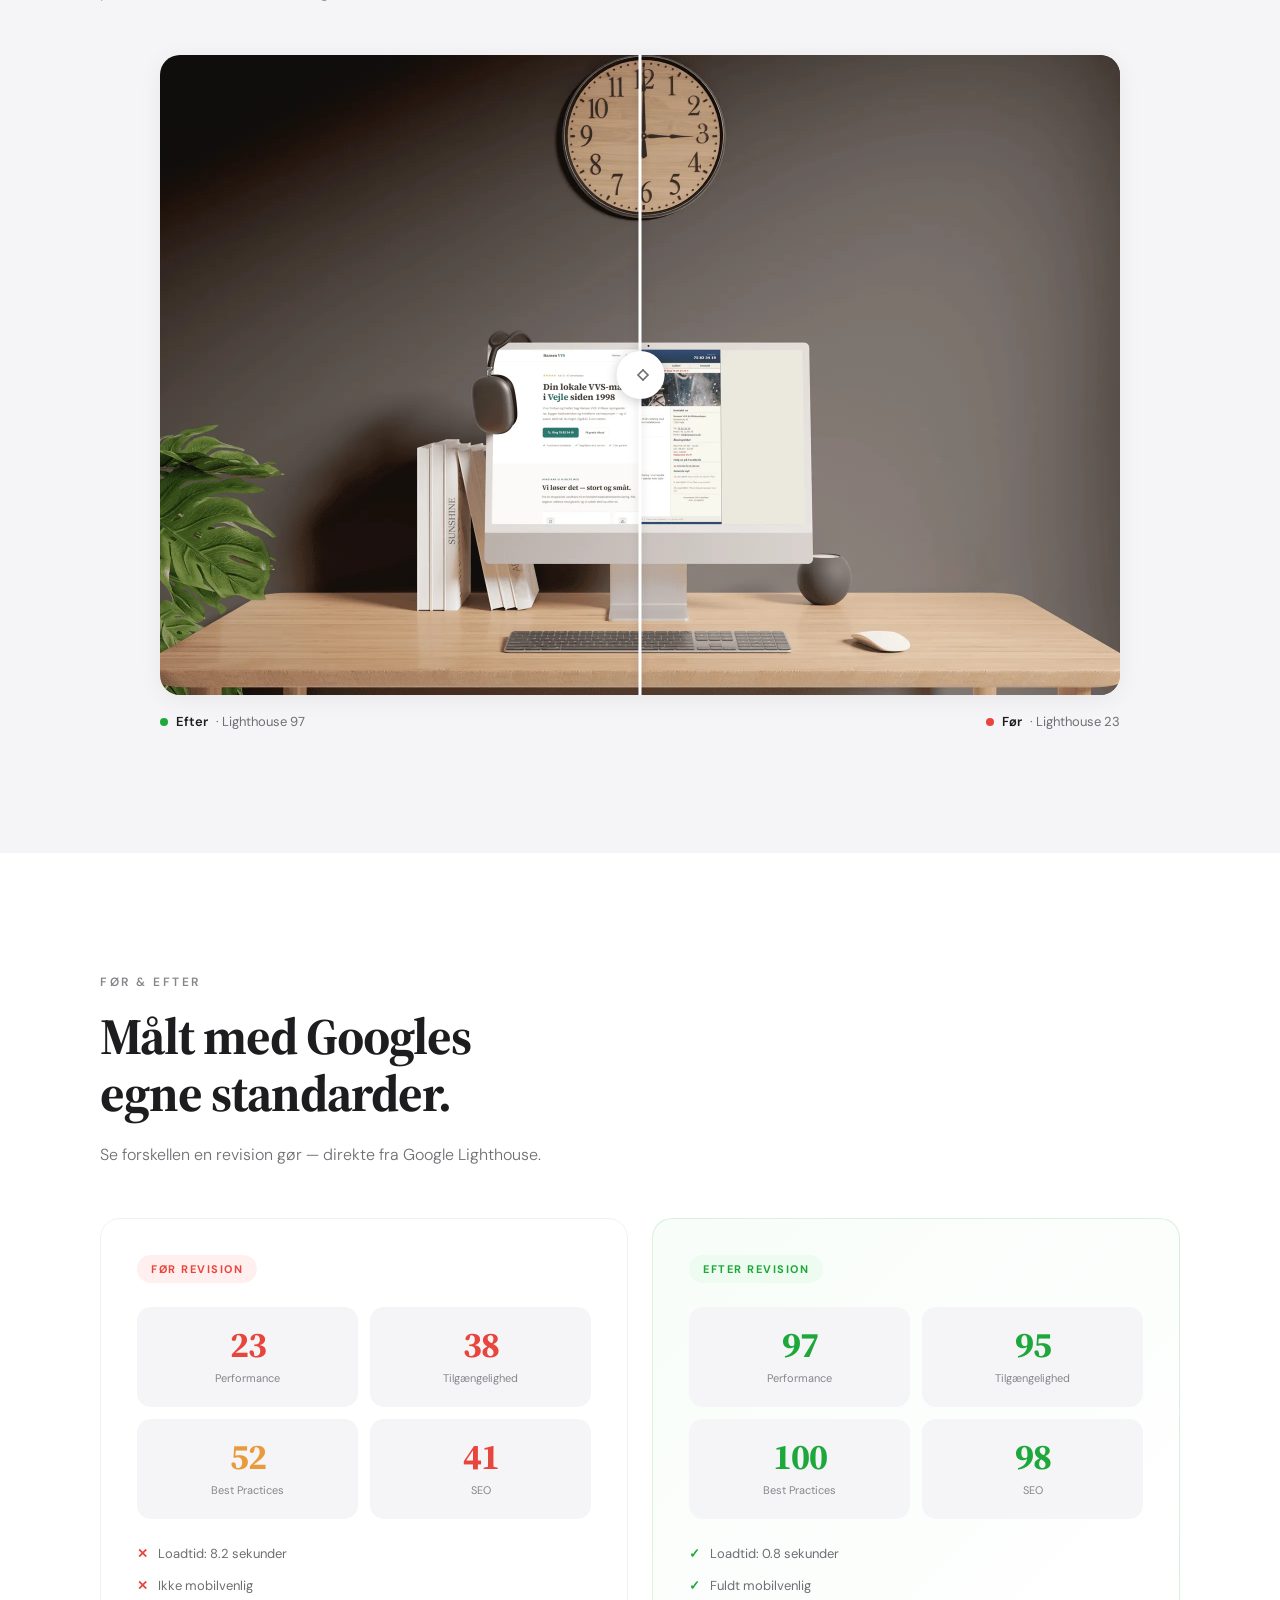
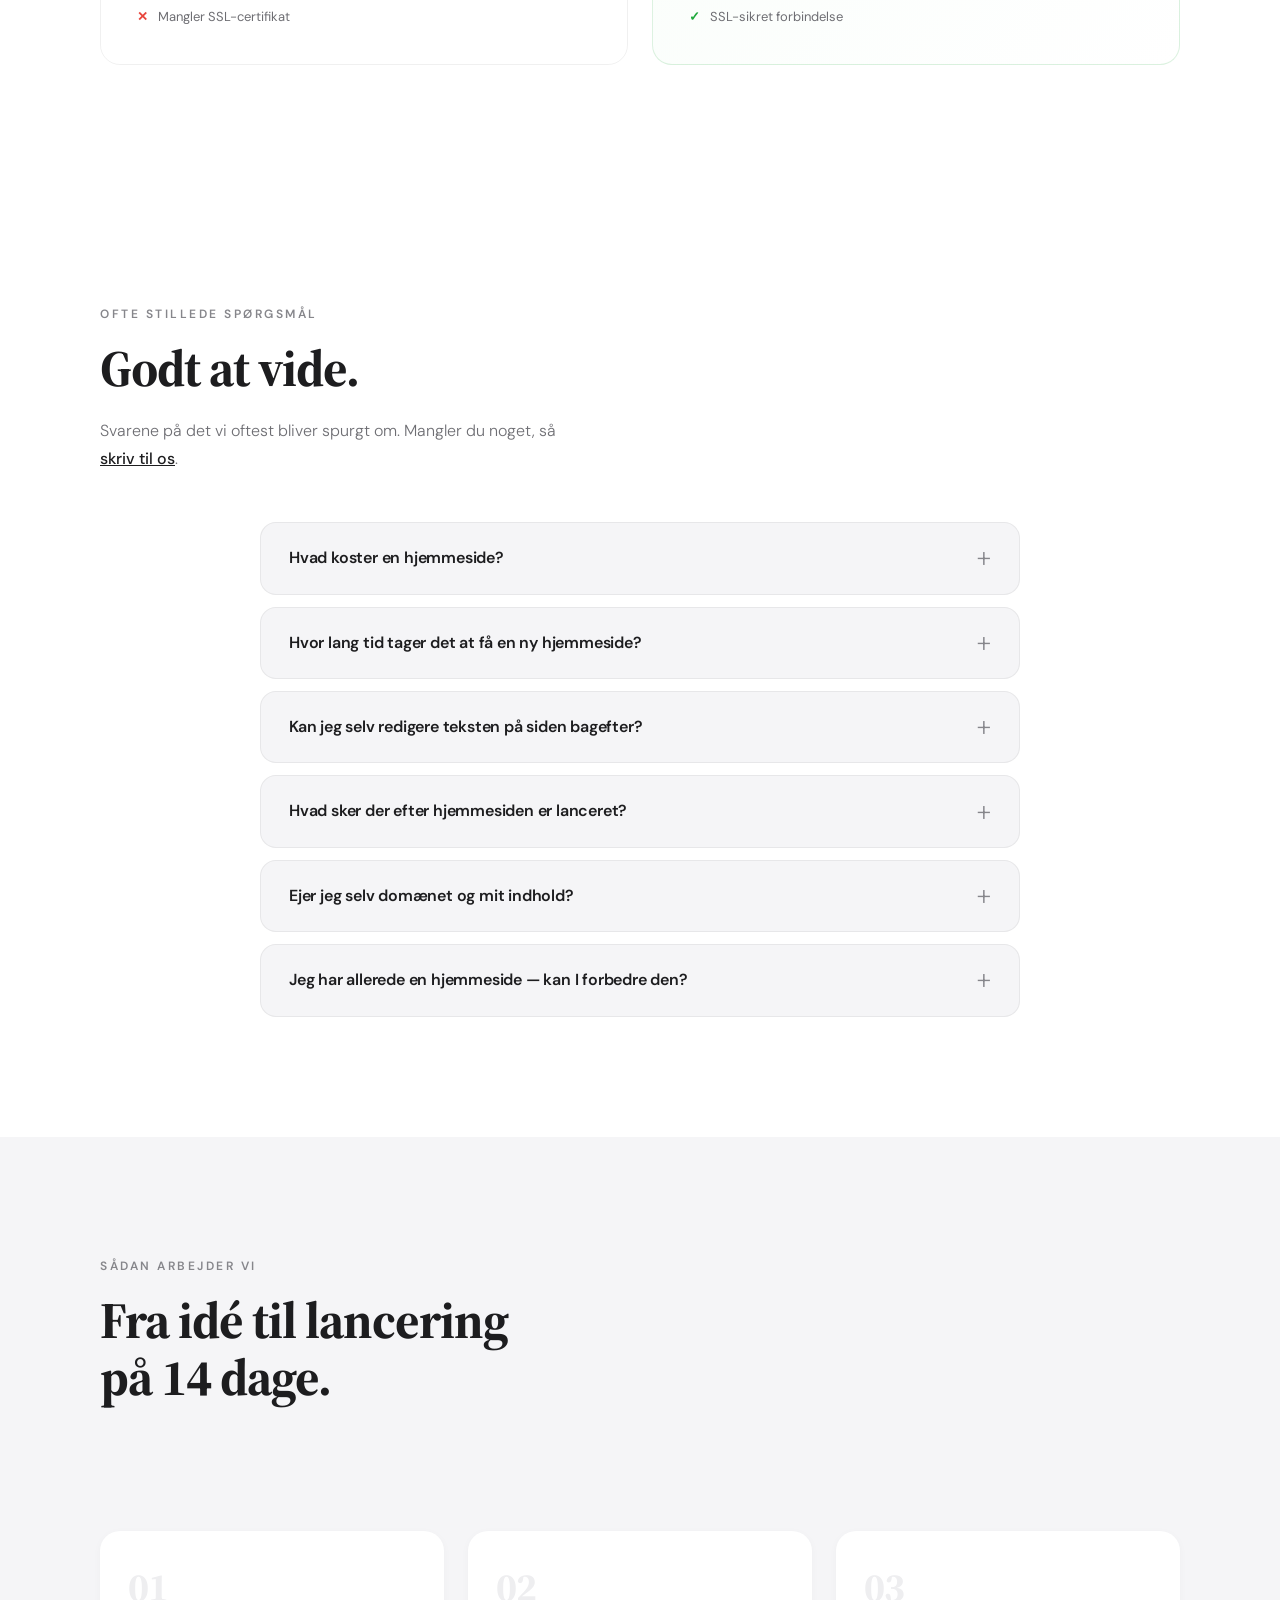
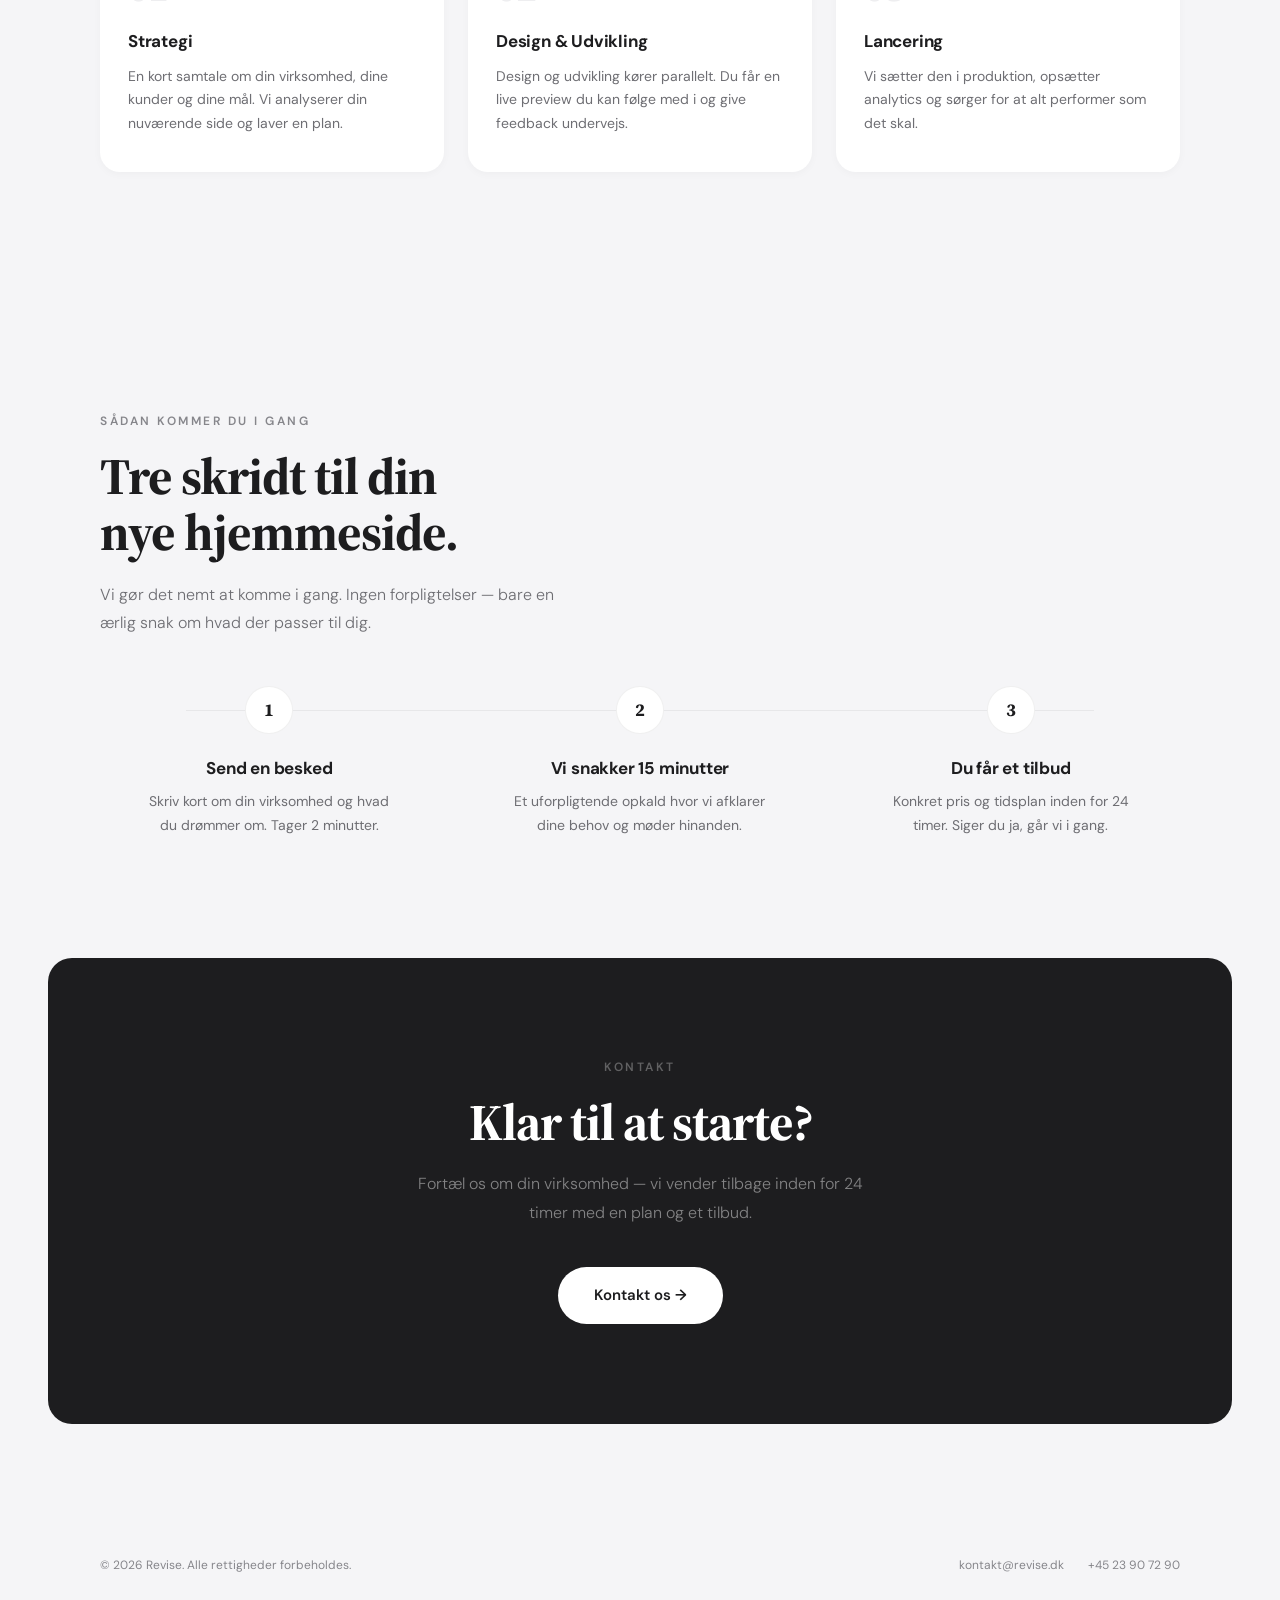
==== commit e3653e50: "Performance-optimering: WebP, preload, lazy-load LCP på revise.dk var 7.9s — optimerer for at få den" ====
--- a/index.html
+++ b/index.html
@@ -12,7 +12,11 @@
 <link rel="apple-touch-icon" sizes="180x180" href="/assets/apple-touch-icon.png">
 
 <link rel="preconnect" href="https://fonts.googleapis.com">
+<link rel="preconnect" href="https://fonts.gstatic.com" crossorigin>
 <link href="https://fonts.googleapis.com/css2?family=Source+Serif+4:ital,wght@0,400;0,600;0,700;1,400&family=DM+Sans:wght@300;400;500;600;700&display=swap" rel="stylesheet">
+
+<!-- Preload critical hero image (LCP element) -->
+<link rel="preload" as="image" href="/assets/devices-clean.webp" type="image/webp" fetchpriority="high">
 
 <!-- FAQ Schema for Google rich snippets -->
 <script type="application/ld+json">
@@ -410,7 +414,10 @@
     <a href="#cases" class="btn btn-ghost">Se vores arbejde</a>
   </div>
   <div class="hero-devices r r-d3">
-    <img src="assets/devices-clean.png" alt="Hansen VVS hjemmeside vist p&aring; MacBook, iPad og iPhone">
+    <picture>
+      <source srcset="assets/devices-clean.webp" type="image/webp">
+      <img src="assets/devices-clean.png" alt="Hansen VVS hjemmeside vist p&aring; MacBook, iPad og iPhone" width="1000" height="667" fetchpriority="high" decoding="async">
+    </picture>
   </div>
 </section>
 
@@ -423,7 +430,7 @@
 
     <!-- Step 1: URL input (pill form) -->
     <div class="audit-form r r-d2" id="auditUrlForm">
-      <input type="url" id="auditUrl" placeholder="www.din-hjemmeside.dk">
+      <input type="text" id="auditUrl" placeholder="www.din-hjemmeside.dk" autocomplete="url" inputmode="url" spellcheck="false">
       <button type="button" id="auditAnalyse">Analyser &rarr;</button>
     </div>
 
@@ -523,8 +530,14 @@
     <h2 class="s-h2 r">Samme virksomhed.<br>Helt nyt f&oslash;rsteindtryk.</h2>
     <p class="s-desc r">Hansen VVS i Vejle &mdash; fra en hjemmeside fra 2008 til en moderne platform der konverterer bes&oslash;gende til kunder.</p>
     <div class="slider-wrap r" id="slider">
-      <img class="slider-img-after" src="assets/desk-efter.png" alt="Hansen VVS — ny hjemmeside">
-      <img class="slider-img-before" src="assets/desk-foer.png" alt="Hansen VVS — gammel hjemmeside">
+      <picture>
+        <source srcset="assets/desk-efter.webp" type="image/webp">
+        <img class="slider-img-after" src="assets/desk-efter.png" alt="Hansen VVS — ny hjemmeside" width="1920" height="1200" loading="lazy" decoding="async">
+      </picture>
+      <picture>
+        <source srcset="assets/desk-foer.webp" type="image/webp">
+        <img class="slider-img-before" src="assets/desk-foer.png" alt="Hansen VVS — gammel hjemmeside" width="1920" height="1200" loading="lazy" decoding="async">
+      </picture>
       <div class="slider-handle" id="sliderHandle">
         <div class="slider-knob">
           <svg viewBox="0 0 24 24" fill="none" stroke="currentColor" stroke-width="2" stroke-linecap="round"><polyline points="15 18 9 12 15 6"/><polyline points="9 18 15 12 9 6" transform="translate(6,0)"/></svg>
@@ -781,16 +794,27 @@
 
     var apiUrl='https://www.googleapis.com/pagespeedonline/v5/runPagespeed?url='
       +encodeURIComponent(url)
-      +'&category=performance&category=accessibility&category=best-practices&category=seo&strategy=mobile';
+      +'&category=performance&category=accessibility&category=best-practices&category=seo&strategy=mobile'
+      +'&key=AIzaSyAy7f5SdTa2Z3RQFOxVuWuM1mQjkXG6GEE';
 
     fetch(apiUrl)
       .then(function(r){
-        if(!r.ok)throw new Error('API error '+r.status);
+        if(!r.ok){
+          console.error('[Audit] API error:',r.status,r.statusText);
+          return r.json().then(function(errData){
+            console.error('[Audit] Error details:',errData);
+            throw new Error('API '+r.status);
+          }).catch(function(){throw new Error('API '+r.status)});
+        }
         return r.json();
       })
       .then(function(data){
+        console.log('[Audit] API response received');
         var lhr=data.lighthouseResult;
-        if(!lhr||!lhr.categories)throw new Error('No data');
+        if(!lhr||!lhr.categories){
+          console.error('[Audit] No lighthouse data:',data);
+          throw new Error('No data');
+        }
 
         var cats=[
           {key:'performance',label:'Performance'},
@@ -822,7 +846,19 @@
         resultsDomain.textContent=domain;
         showState('results');
       })
-      .catch(function(){
+      .catch(function(err){
+        console.error('[Audit] Failed:',err);
+        var errorEl=errorCard.querySelector('p');
+        if(errorEl){
+          var msg='Vi kunne ikke analysere den URL.';
+          if(err&&err.message){
+            if(err.message.indexOf('429')>-1)msg='For mange foresp&oslash;rgsler lige nu. Pr&oslash;v igen om lidt.';
+            else if(err.message.indexOf('400')>-1)msg='URL\'en kunne ikke analyseres. Tjek at den er korrekt og offentligt tilg&aelig;ngelig.';
+            else if(err.message.indexOf('500')>-1||err.message.indexOf('503')>-1)msg='Google\'s analyseservice er nede lige nu. Pr&oslash;v igen om lidt.';
+            else msg='Vi kunne ikke analysere den URL. Tjek at adressen er korrekt og pr&oslash;v igen.';
+          }
+          errorEl.innerHTML=msg;
+        }
         showState('error');
       });
   }
